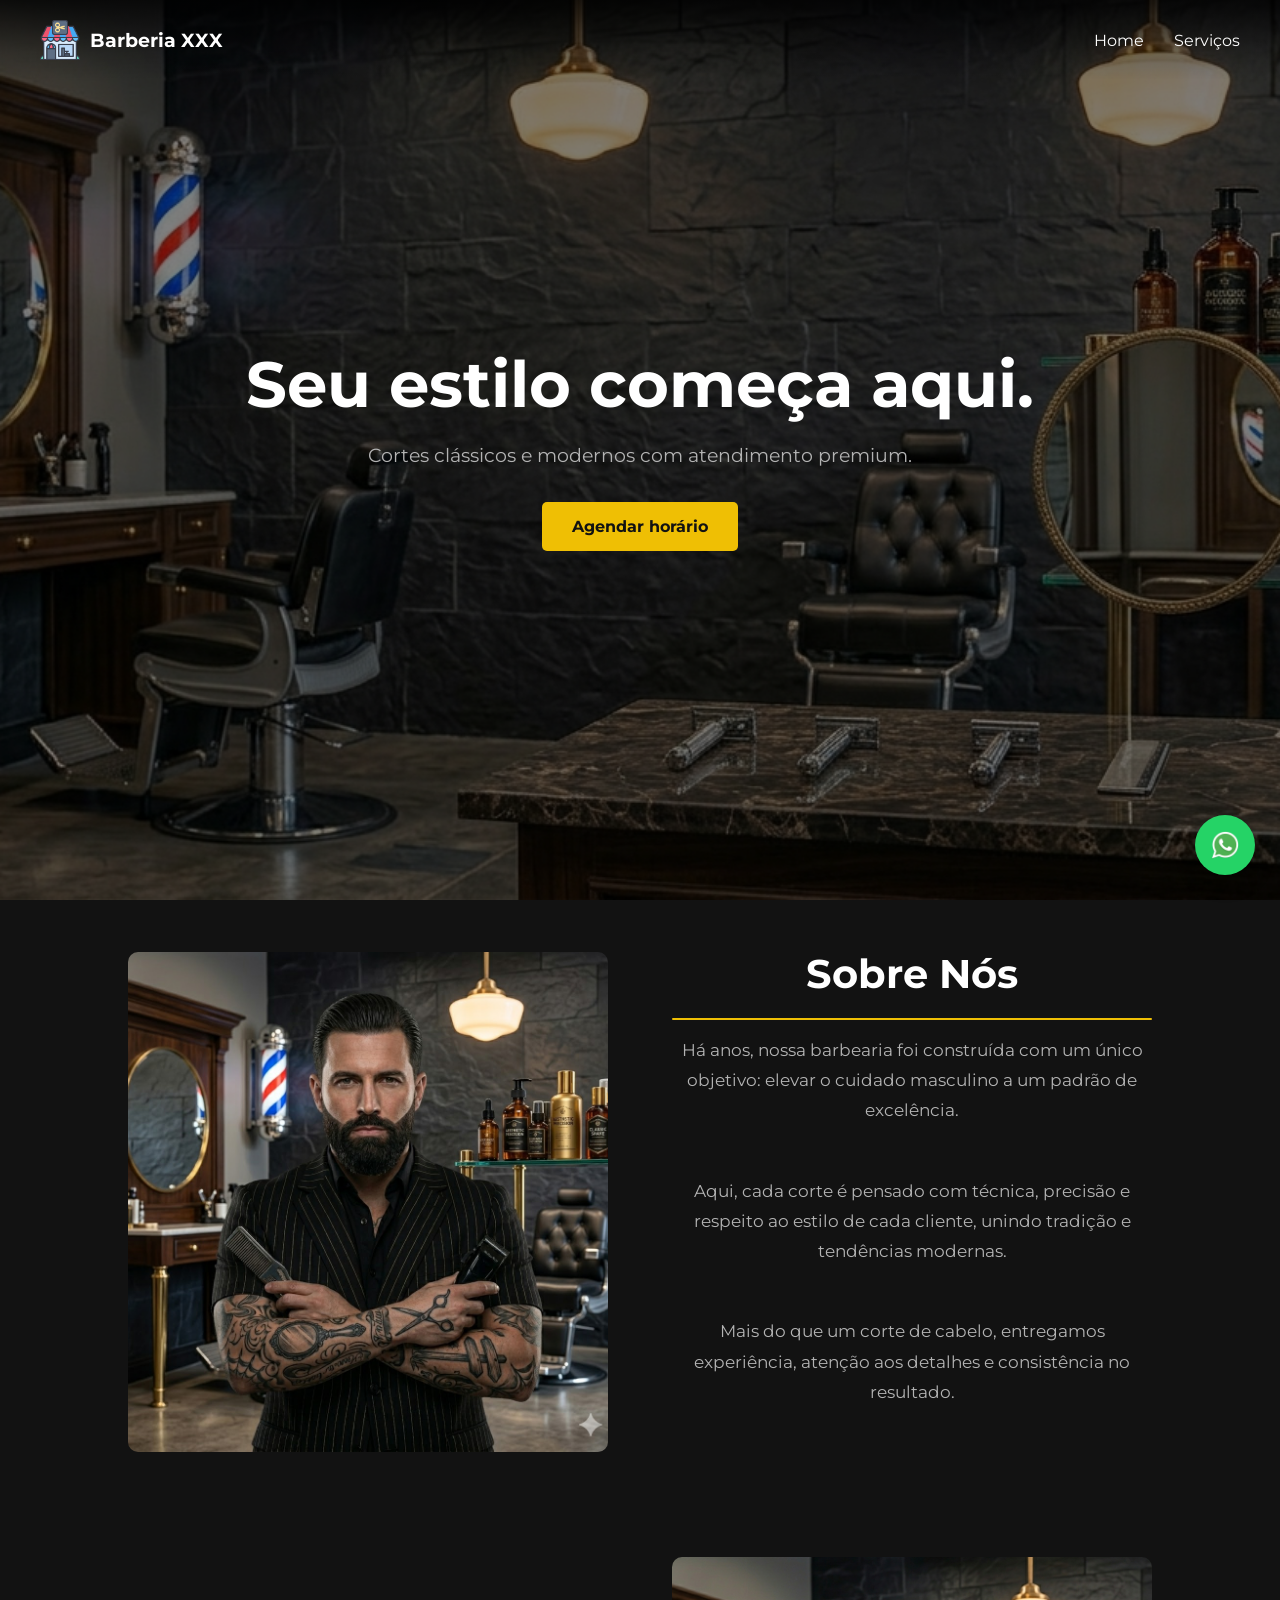
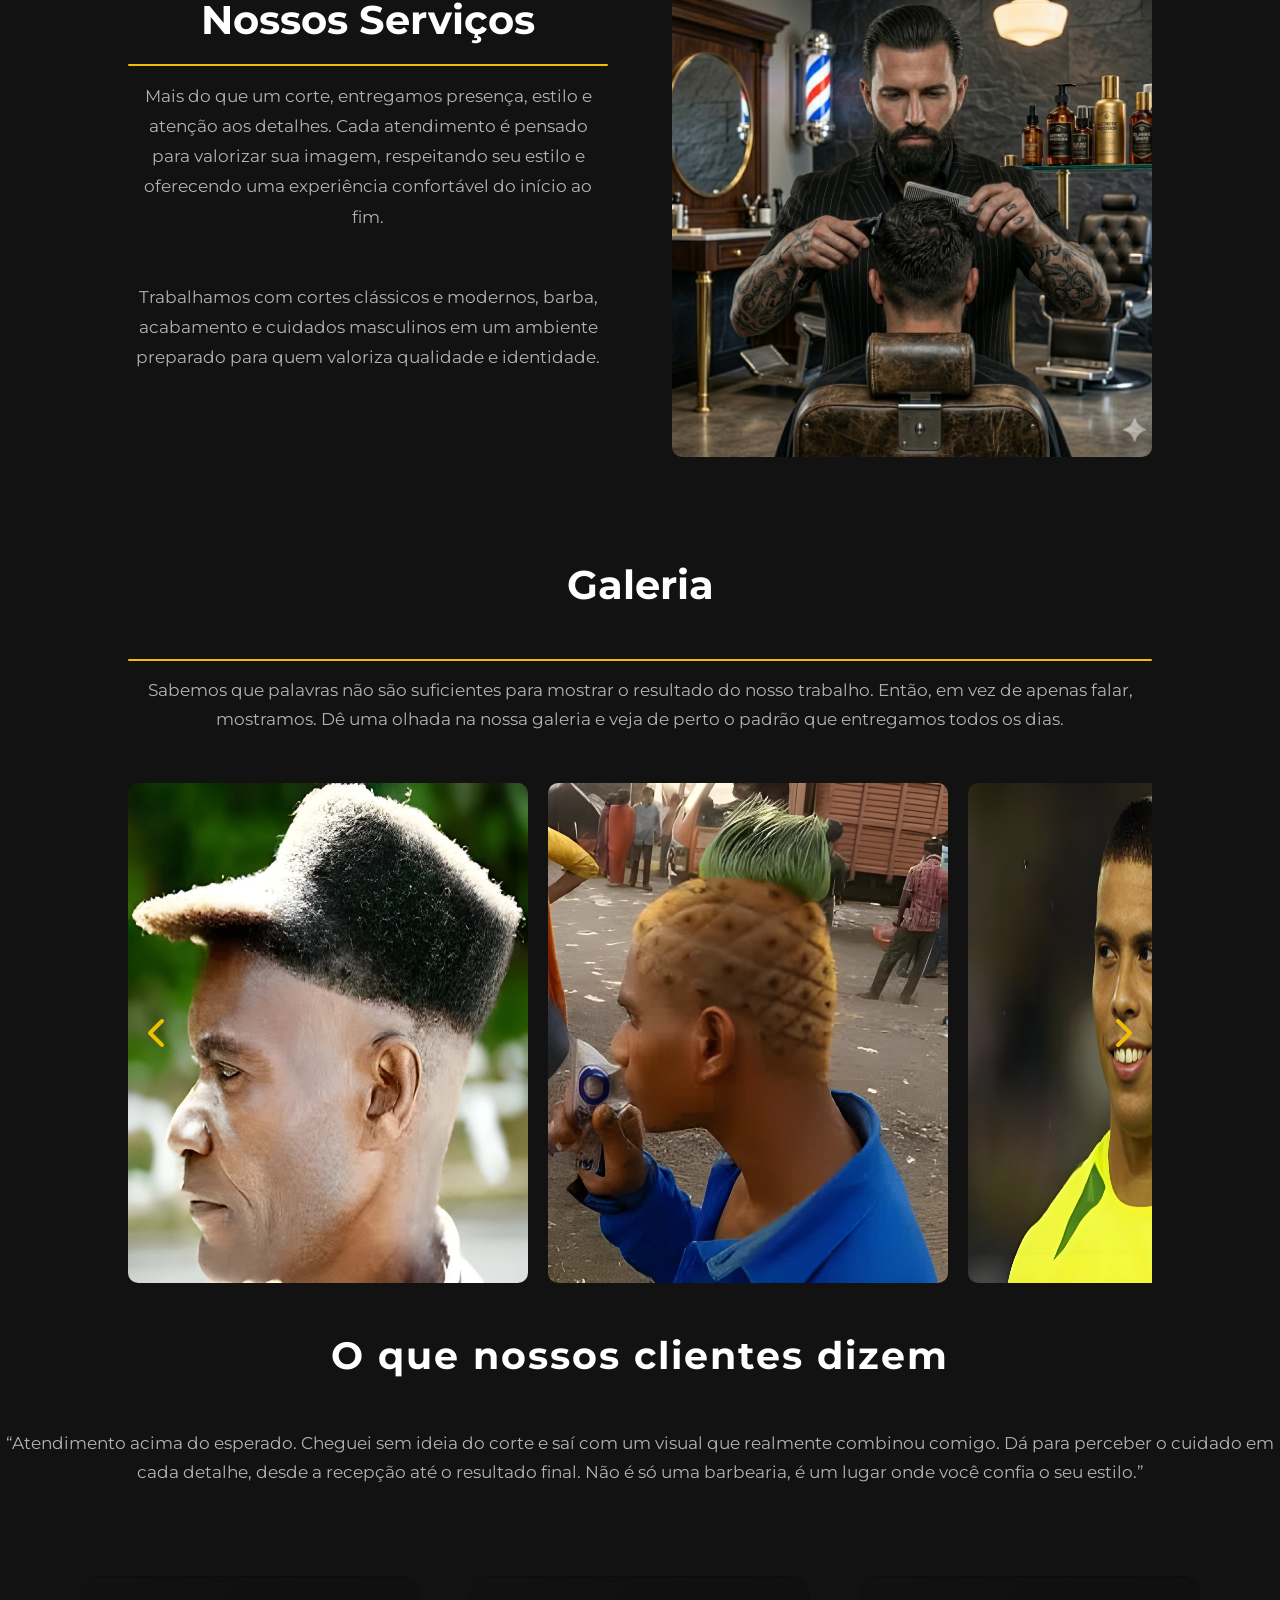
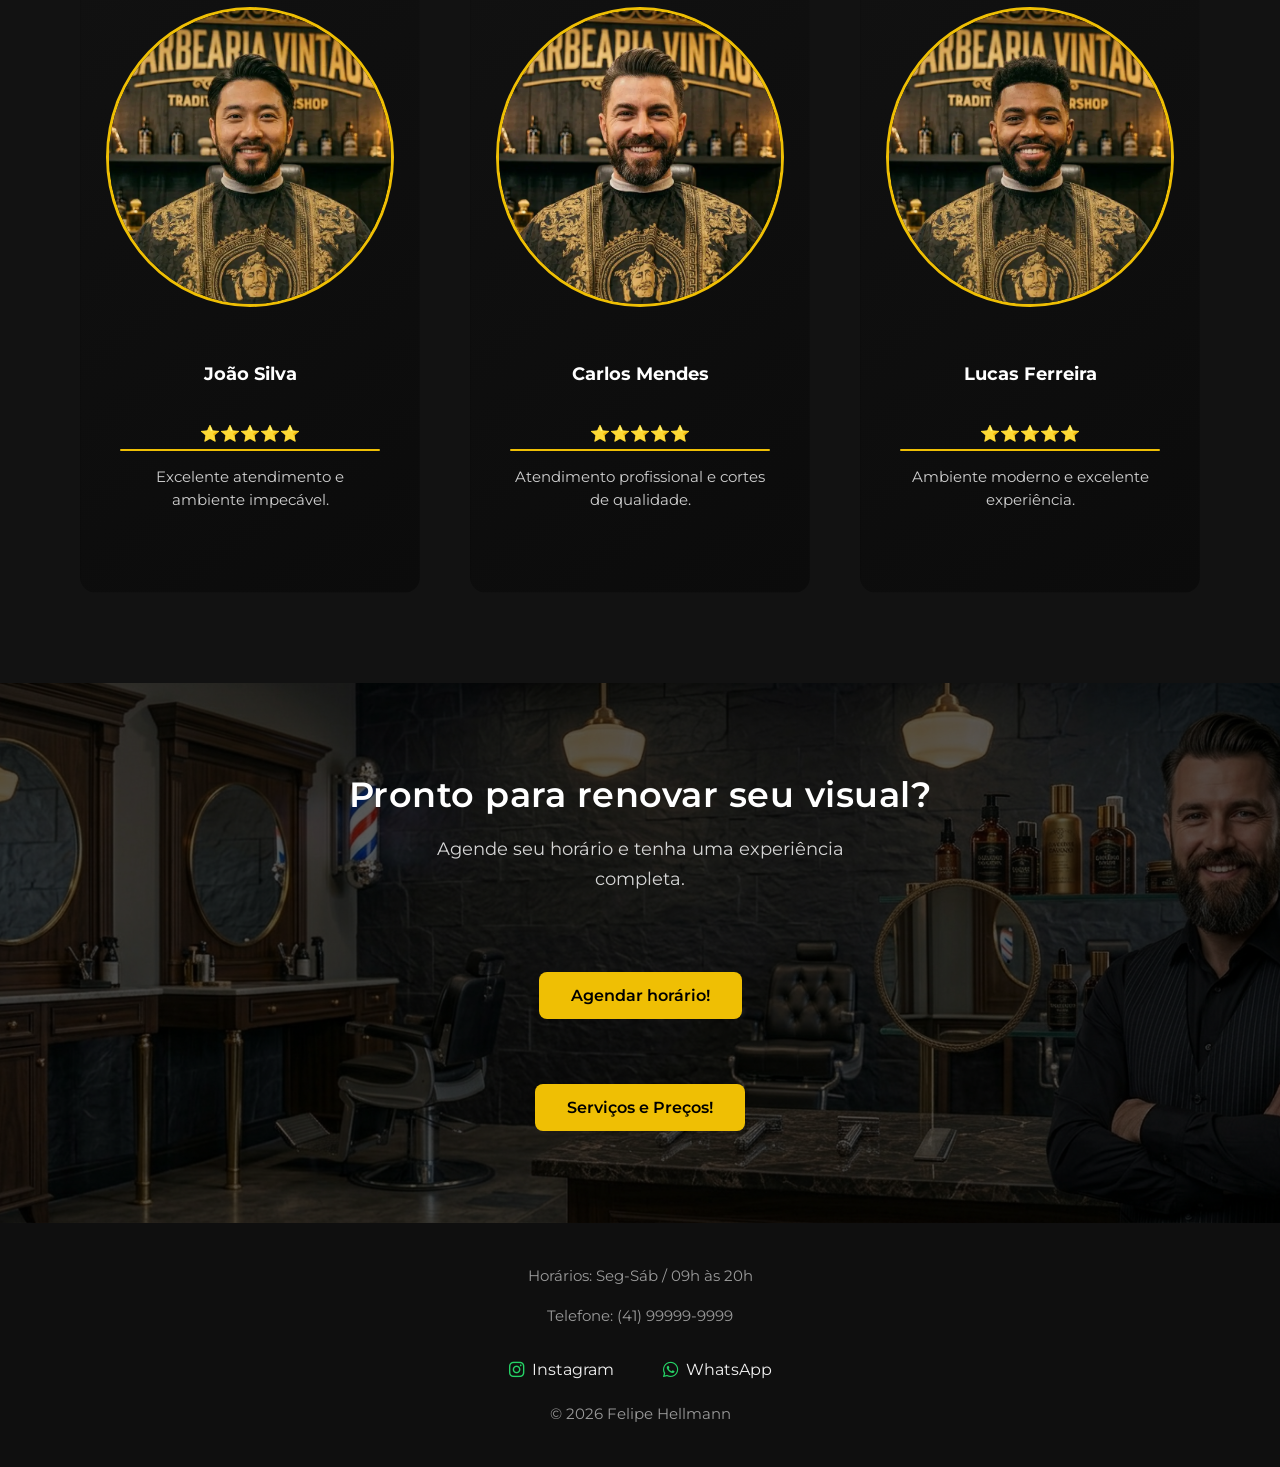
==== index.html @ 7c1101b2 "correção do responsivo" ====
<!DOCTYPE html>
<html lang="pt-BR">

<head>

    <!-- ESCALA DO SITE -->

    <meta charset="UTF-8">
    <meta name="viewport" content="width=device-width, initial-scale=1.0">

    <!-- Font Awesome = BIBLIOTECA DE ICONE. -->

    <link rel="stylesheet" href="https://cdnjs.cloudflare.com/ajax/libs/font-awesome/6.5.1/css/all.min.css">

    <!-- GOOGLE FONTS = BIBLIOTECA DE FONTE. -->

    <link rel="preconnect" href="https://fonts.googleapis.com">

    <link rel="preconnect" href="https://fonts.gstatic.com" crossorigin>

    <link href="https://fonts.googleapis.com/css2?family=Poppins:wght@400;700&display=swap" rel="stylesheet">

    <!-- CSS -->
    <link rel="stylesheet" href="CSS/global.css">
    <link rel="stylesheet" href="CSS/reset.css">
    <link rel="stylesheet" href="CSS/variavel.css">
    <link rel="stylesheet" href="CSS/hero.css">
    <link rel="stylesheet" href="CSS/navbar.css">
    <link rel="stylesheet" href="CSS/galeria.css">
    <link rel="stylesheet" href="CSS/responsivo.css">

    <!-- Descrição do site -->

    <meta name="description" content="Barbearia .">

    <!-- Titulo da pagina -->

    <title>Home Page | Projeto Barbearia</title>

    <!-- Ícone -->
    <link rel="shortcut icon" href="img/icones/logo.ico" type="image/x-icon">

</head>

<body>
    <!-- Cabeçario -->

    <header class="header">

        <nav class="navbar">

            <div class="brand">

                <img src="img/icones/logo.ico" alt="Barbearia" loading="eager" width="40" height="40">

                <span class="brand-name">Barberia XXX</span>

            </div>

<div class="menu-mobile-btn">
    ☰
</div>

<ul class="menu">
    <li><a href="index.html">Home</a></li>
                <li><a href="servico.html">Serviços</a></li>


            </ul>

        </nav>

    </header>


    <main>

        <section class="hero">
            <!-- CAPA -->
            <div class="overlay"></div>
            <!-- Essa div existe só para escurecer a imagem futuramente, Ela NÃO tem conteúdo - Ela é uma camada visual. -->

            <div class="hero-content"> <!-- Aqui fica o conteúdo REAL da hero: título,texto & botão -->

                <h1>Seu estilo começa aqui.</h1>
                <p>
                    Cortes clássicos e modernos com atendimento premium.
                </p>

                <a href="#">
                    Agendar horário
                </a>
            </div>
        </section>



        <!-- SOBRE NÓS -->
        <section class="sobre">

            <div class="sobre-imagem"><!-- Essa div é para ligar a imagem ao codigo. -->

                <img src="img/sobre/barbeiro.jpg" alt="Barbeiro trabalhando" loading="lazy" width="500" height="500">

            </div>

            <div class="sobre-conteudo"> <!-- Conteudo da section sobre nos -->

                <h2>Sobre Nós</h2>

                <div class="linha-divisoria"></div>

                <p> Há anos, nossa barbearia foi construída com um único objetivo: elevar o cuidado masculino a um
                    padrão de excelência.</p>
                <p>Aqui, cada corte é pensado com técnica, precisão e respeito ao estilo de cada cliente, unindo
                    tradição e tendências modernas. </p>
                <p>Mais do que um corte de cabelo, entregamos experiência, atenção aos detalhes e consistência no
                    resultado.
                </p>

            </div>

        </section>

        <!-- APRESENTAÇÃO DOS SERVIÇOS -->

        <section class="servicos">

            <div class="servicos-conteudo"> <!-- Conteudo da section serviços -->

                <h2>Nossos Serviços</h2>

                <div class="linha-divisoria"></div>

                <p>
                    Mais do que um corte, entregamos presença, estilo e atenção aos detalhes.
                    Cada atendimento é pensado para valorizar sua imagem, respeitando seu estilo e oferecendo uma
                    experiência confortável do início ao fim.</p>
                <p>
                    Trabalhamos com cortes clássicos e modernos, barba, acabamento e cuidados masculinos em um ambiente
                    preparado para quem valoriza qualidade e identidade.
                </p>

            </div>

            <div class="servicos-imagem"> <!-- Essa div é para ligar a imagem ao codigo. -->

                <img src="img/servicos/trabalho.png" alt="Barbeiro trabalhando" loading="lazy" width="500" height="500">

            </div>

        </section>



        <!-- GALERIA  Carousel / Slider -->

        <section class="galeria">

            <h2>Galeria</h2>

            <div class="linha-divisoria"></div>

            <p>Sabemos que palavras não são suficientes para mostrar o resultado do nosso trabalho. Então, em vez de
                apenas falar, mostramos. Dê uma olhada na nossa galeria e veja de perto o padrão que entregamos todos os
                dias. </p>

            <div class="galeria-container">

                <div class="galeria-click left"></div>
                <div class="galeria-click right"></div>


                <div class="galeria-imagens">

                    <img src="img/galeria/galeria1.webp" alt="Corte masculino moderno" loading="lazy" width="400"
                        height="500">

                    <img src="img/galeria/galeria2.webp" alt="Barba alinhada" loading="lazy" width="400" height="500">

                    <img src="img/galeria/galeria3.webp" alt="Corte degradê masculino" loading="lazy" width="400"
                        height="500">
                    <img src="img/galeria/galeria4.webp" alt="Corte masculino moderno" loading="lazy" width="400"
                        height="500">
                    <img src="img/galeria/galeria5.webp" alt="Corte masculino moderno" loading="lazy" width="400"
                        height="500">



                    <!--- DUPLICADO PARA O JS FUNCIONAR -->
                    <img src="img/galeria/galeria1.webp" alt="Corte masculino moderno" loading="lazy" width="400"
                        height="500">

                    <img src="img/galeria/galeria2.webp" alt="Barba alinhada" loading="lazy" width="400" height="500">

                    <img src="img/galeria/galeria3.webp" alt="Corte degradê masculino" loading="lazy" width="400"
                        height="500">
                    <img src="img/galeria/galeria4.webp" alt="Corte masculino moderno" loading="lazy" width="400"
                        height="500">
                    <img src="img/galeria/galeria5.webp" alt="Corte masculino moderno" loading="lazy" width="400"
                        height="500">



                </div>

            </div>


        </section>

        <!-- DEPOIMENTOS EM CARDS DOS CLIENTES -->

        <section class="depoimentos">

            <h2>O que nossos clientes dizem</h2> <!-- Apresentação -->

            <p>
                “Atendimento acima do esperado. Cheguei sem ideia do corte e saí com um visual que realmente combinou
                comigo. Dá para perceber o cuidado em cada detalhe, desde a recepção até o resultado final. Não é só uma
                barbearia, é um lugar onde você confia o seu estilo.”
            </p>

            <div class="depoimentos-container">

                <!-- CLIENTE NUMERO 01-->

                <div class="card-depoimento">

                    <div class="col-foto">

                        <img src="img/clientes/cliente1.webp" alt="Cliente" loading="lazy" width="220" height="220">

                    </div>

                    <div class="col-dados">

                        <h3>João Silva</h3>

                        <h1><span class="estrela">⭐⭐⭐⭐⭐</span></h1>

                        <div class="linha-divisoria"></div>


                        <p>
                            Excelente atendimento e ambiente impecável.
                        </p>

                    </div>

                </div>

                <!-- CLIENTE NUMERO 02-->

                <div class="card-depoimento">

                    <div class="col-foto">

                        <img src="img/clientes/cliente2.webp" alt="Cliente" loading="lazy" width="220" height="220">

                    </div>

                    <div class="col-dados">

                        <h3>Carlos Mendes</h3>

                        <h1><span class="estrela">⭐⭐⭐⭐⭐</span></h1>

                        <div class="linha-divisoria"></div>

                        <p>
                            Atendimento profissional e cortes de qualidade.
                        </p>

                    </div>

                </div>

                <!-- CLIENTE NUMERO 03 -->

                <div class="card-depoimento">

                    <div class="col-foto">

                        <img src="img/clientes/cliente3.webp" alt="Cliente" loading="lazy" width="220" height="220">

                    </div>

                    <div class="col-dados">

                        <h3>Lucas Ferreira</h3>

                        <h1><span class="estrela">⭐⭐⭐⭐⭐</span></h1>

                        <div class="linha-divisoria"></div>

                        <p>
                            Ambiente moderno e excelente experiência.
                        </p>

                    </div>

                </div>

            </div>

        </section>
        <!-- AGENDAMENTO / FINAL DO SITE -->
        <!-- A construção dessa section é a mesma base da HERO, porem agora para -->
        <section class="agendamento">

            <div class="overlay"></div>
            <!-- Essa div existe só para escurecer a imagem futuramente, Ela NÃO tem conteúdo - Ela é uma camada visual. -->

            <div class="agendamento-content"> <!-- Apresentação -->

                <h2>
                    Pronto para renovar seu visual?
                </h2>

                <p>
                    Agende seu horário e tenha uma experiência completa.
                </p>

                <a href="#"> <!-- Link para o agendamento -->
                    Agendar horário!
                </a>
                <br>
                <a href="servico.html"> <!-- Link para o agendamento -->
                   Serviços e Preços!
                </a>

            </div>

        </section>

    </main>

    <!-- FOOTER-->

    <footer class="footer">

        <p class="footer-copy">
            Horários: Seg-Sáb / 09h às 20h
        </p>

        <p class="footer-copy">
            Telefone: (41) 99999-9999
        </p>

        <div class="footer-links"> <!-- link da biblioteca -->

            <a href="#" target="_blank">

                <i class="fa-brands fa-instagram"></i>
                Instagram

            </a>

            <a href="#" target="_blank">

                <i class="fa-brands fa-whatsapp"></i>
                WhatsApp

            </a>

        </div>

        <p class="footer-copy">
            © 2026 Felipe Hellmann
        </p>

    </footer>

    <!-- Botão de WhatsApp flutuante-->

    <a class="whatsapp-btn" href="#">

        <img src="img/icones/wpp.ico" alt="WhatsApp">

    </a>
    <!--JAVA SCRIPT -->
    <script src="js/script.js"></script>
</body>

</html>
---- CSS/global.css ----
@import url('https://fonts.googleapis.com/css2?family=Montserrat:wght@100..900&display=swap');
body {

    background-color: var(--cor-primaria);

    color: var(--texto-principal);

    font-family: 'Montserrat', sans-serif;

}
img{
    max-width: 100%;

}

a{
    text-decoration: none;
}

ul{
    list-style: none;
}

h2,h3{
  font-family: 'Montserrat', sans-serif;
        font-weight: 700;

}
h1 {
    font-size: 3rem;
    line-height: 1.1;
    font-weight: 50;
}

h2 {
    font-size: 2.4rem;
    line-height: 1.2;
   
}

h3 {
    font-size: 1.3rem;
   
}

.section{

    margin-top: 50px;
}
---- CSS/variavel.css ----
/* Regra: 60 / 30 / 10 - identidade visual do site */ 
:root{ 

    --cor-primaria: #121212;
    --cor-secundaria: #EFBF04;
    --cor-fundo: #1b1b1b;

    --texto-principal: #ffffff;
    --texto-secundario: #b3b3b3;

}

/*  SOBRE NOS */
.sobre{

    display: flex;

    align-items: center;

    justify-content: center;

    gap: 4rem;

    padding: 50px 10%;

}
 .sobre-imagem{

    flex: 1;

}
.sobre-conteudo{

    flex: 1;

}
.sobre-imagem img,
.servicos-imagem img{
    width: 100%;
    aspect-ratio: 1 / 1;
    object-fit: cover;
    border-radius: 10px;
}


.sobre-conteudo h2{

    font-size: 2.5rem;

    margin-bottom: 20px;

    gap: 80px;

     text-align: center;


}
.sobre-conteudo p{

    color: var(--texto-secundario);

    line-height: 1.8;

      gap: 80px;

}

/* SERVIÇOES */ 

.servicos{


    display: flex;

    align-items: center;

    justify-content: center;

    gap: 4rem;

    padding: 50px 10%;

        margin-top: 0px;

}
.servicos-conteudo{

    flex: 1;

}
.servicos-imagem{

    flex: 1;

}
.servicos-conteudo h2{

    font-size: 2.5rem;

    margin-bottom: 20px;

    text-align: center;

}
.servicos-conteudo p{

    color: var(--texto-secundario);

    line-height: 1.8;

      gap: 80px;


}

/* BOTÃO FLUTUANTE DO WPP */ 

.whatsapp-btn {
  position: fixed;
  bottom: 25px;
  right: 25px;

  width: 60px;
  height: 60px;

  background: #25d366;
  border-radius: 50%;

  display: flex;
  align-items: center;
  justify-content: center;

  box-shadow: 0 8px 20px rgba(0, 0, 0, 0.25);

  z-index: 999;

  transition: transform 0.25s ease, box-shadow 0.25s ease;
}

.whatsapp-btn img {
  width: 30px;
  height: 30px;
}

.whatsapp-btn:hover {
  transform: scale(1.1);
  box-shadow: 0 10px 25px rgba(0, 0, 0, 0.35);
}
.whatsapp-btn {

  position: fixed;
  bottom: 25px;
  right: 25px;

  width: 60px;
  height: 60px;

  background: #25d366;
  border-radius: 50%;

  display: flex;
  align-items: center;
  justify-content: center;

  z-index: 999;

  animation: pulse 2s infinite;
}
@keyframes pulse {

  0% {
    transform: scale(1);
    box-shadow: 0 0 0 0 rgba(37, 211, 102, 0.6);
  }

  70% {
    transform: scale(1.08);
    box-shadow: 0 0 0 18px rgba(37, 211, 102, 0);
  }

  100% {
    transform: scale(1);
    box-shadow: 0 0 0 0 rgba(37, 211, 102, 0);
  }
}
---- CSS/hero.css ----
.hero{

    height: 100vh;

    background-image: url('../img/hero/cap2.png');

    background-size: cover;

    background-position: center;

    background-repeat: no-repeat;

    position: relative;

}
.overlay{
    position: absolute;
    inset: 0;
    background-color: rgba(0,0,0,0.5);
    z-index: 1;
}
.hero-content{

    position: relative;
    z-index: 2;

    height: 100%;

    display: flex;

    flex-direction: column;

    justify-content: center;

    align-items: center;

    text-align: center;

}
.hero,
.hero-servicos,
.agendamento{
    overflow: hidden;
}
.hero-servicos-content{
    position: relative;
    z-index: 2;
}
.hero-content h1{

    font-size: 4rem;

    font-weight: 700;

    margin-bottom: 20px;

}
.hero-content p{

    font-size: 1.2rem;

    color: var(--texto-secundario);

    margin-bottom: 30px;

}
.hero-content a{

    background-color: var(--cor-secundaria);

    color: var(--cor-primaria);

    padding: 15px 30px;

    border-radius: 5px;

    font-weight: 700;

    transition: 0.3s;

}
.hero-content a:hover{

    opacity: 0.8;

}


/* FINAL DA PAGINA: AGENDAMENTO */ 

.agendamento {
  position: relative;
  width: 100%;
  min-height: 60vh;

  display: flex;
  align-items: center;
  justify-content: center;
  text-align: center;

  background: url("../img/hero/FINAL.png") center/cover no-repeat;
  color: #fff;

  padding: 80px 20px;
  overflow: hidden;
margin-top: 50px;
  
}

/* CAMADA ESCURA */
.agendamento .overlay {
  position: absolute;
  inset: 0;
  background: rgba(0, 0, 0, 0.65);
  z-index: 1;
 
}

/* CONTEÚDO */
.agendamento-content {
  position: relative;
  z-index: 2;

  max-width: 700px;

  display: flex;
  flex-direction: column;
  align-items: center;
  gap: 18px;
}

/* TÍTULO */
.agendamento-content h2 {
  font-size: 2.2rem;
  font-weight: 600;
  letter-spacing: 0.5px;

  line-height: 1.2;
}

/* TEXTO */
.agendamento-content p {
  font-size: 1.1rem;
  color: #d6d6d6;
  max-width: 500px;
}

/* BOTÃO */
.agendamento-content a {
  margin-top: 10px;

  display: inline-block;
  padding: 14px 32px;

  background: var(--cor-secundaria);
  color: #000;

  font-weight: 600;
  text-decoration: none;

  border-radius: 8px;

  transition: 0.3s ease;
}

.agendamento-content a:hover {
  transform: translateY(-3px);
  background: #e6c15a; /* leve variação mais clara */
}

 /* FOOTER */ 


 .footer {
  background: #0f0f0f;
  color: #f1f1f1;
  padding: 40px 20px;

  display: flex;
  flex-direction: column;
  align-items: center;
  gap: 14px;

  text-align: center;
}

.footer-copy {
  font-size: 0.95rem;
  opacity: 0.85;
  margin: 0;
}

.footer-links {
  display: flex;
  gap: 25px;
  margin-top: 10px;
  flex-wrap: wrap;
  justify-content: center;
}

.footer-links a {
  color: #f1f1f1;
  text-decoration: none;

  display: flex;
  align-items: center;
  gap: 8px;

  font-size: 1rem;
  padding: 8px 12px;
  border-radius: 8px;

  transition: all 0.25s ease;
}

.footer-links a:hover {
  background: rgba(255, 255, 255, 0.08);
  transform: translateY(-2px);
}

.footer-links i {
  font-size: 1.1rem;
  color: #25d366; /* destaque leve no WhatsApp (ajuste se quiser) */
}


/*////////////////////////////////////////////////////////////////////////////////////////*/

/* HERO SERVIÇÕS */ 


.hero-servicos {

    height: 45vh;

    background-image: url('../img/hero/servico2.png');

    background-size: cover;

    background-position: center;

    background-repeat: no-repeat;

    position: relative;

    display: flex;

    align-items: center;

    justify-content: center;

    text-align: center;

}

.hero-servicos .overlay {

    position: absolute;

    inset: 0;

    background: rgba(0,0,0,0.65);

}

.hero-servicos-content {

    position: relative;

    z-index: 2;

    max-width: 700px;

    padding: 20px;

    margin-top: 60px;

}

.hero-servicos-content h1 {

    font-size: 3rem;

    margin-top: 60px;

    font-weight: 700;

}

.hero-servicos-content p {

    font-size: 1.1rem;

    color: var(--texto-secundario);

    line-height: 1.6;

    margin-top: 30px;
}
---- CSS/navbar.css ----
.header {
    position: absolute;
    top: 0;
    left: 0;
    width: 100%;

    padding: 20px 40px;

    background: linear-gradient(
        to bottom,
        rgba(0,0,0,0.75),
        rgba(0,0,0,0.45),
        rgba(0,0,0,0.15),
        transparent
    );
    z-index: 1000;
}

.navbar{

    display: flex;

    justify-content: space-between;

    align-items: center;

}
.brand{

    display: flex;

    align-items: center;

    gap: 10px;

}
.brand-name{

    font-size: 1.2rem;

    font-weight: 700;

}
.menu{

    display: flex;

    gap: 30px;

}
.menu a{

    color: var(--texto-principal);

    transition: 0.3s;
}
.menu a:hover{

    color: var(--cor-secundaria);

}
.menu-mobile-btn {
    display: none;
}
---- CSS/galeria.css ----
.galeria{

    padding: 50px 10%;

}
.galeria h2{

    text-align: center;

    font-size: 2.5rem;

    margin-bottom: 50px;

}
.galeria h2{

    text-align: center;

    font-size: 2.5rem;

    margin-bottom: 50px;

}

.galeria-imagens img{

    width: 400px;

    border-radius: 10px;

    flex-shrink: 0;

}
.galeria-container{

    position: relative;

    overflow: hidden;

   display: flex;

    gap: 40px;

}
.galeria-imagens{

    display: flex;

    gap: 20px;

    transition: 1.1s;

    width: max-content;

}
.galeria-click{
    position: absolute;
    top: 0;
    width: 50%;
    height: 100%;
    cursor: pointer;
    z-index: 5;
}
.galeria-click.left{
    left: 0;
}

.galeria-click.right{
    right: 0;
}
.galeria-click{
    background: transparent;
}

.galeria-click.left::before {
    content: '\f053';  /* Seta esquerda */
    font-family: 'Font Awesome 6 Free';
    font-weight: 900;
    font-size: 2rem;
    color: var(--cor-secundaria);
    position: absolute;
    top: 50%;
    left: 20px;
    transform: translateY(-50%);
}

.galeria-click.right::before {
    content: '\f054';  /* Seta direita */
    font-family: 'Font Awesome 6 Free';
    font-weight: 900;
    font-size: 2rem;
    color: var(--cor-secundaria);
    position: absolute;
    top: 50%;
    right: 20px;
    transform: translateY(-50%);
}
.galeria p {
    text-align: center;
    max-width: 3000px;
    margin: 0 auto 50px auto;

    font-size: 1.05rem;
    line-height: 1.7;

    color: var(--texto-secundario);
}

/*//////////// CARDS DOS CLIENTES //////////////*/
.depoimentos-container {
  display: grid;
  grid-template-columns: repeat(auto-fit, minmax(280px, 1fr));
  gap: 50px;
  padding: 40px;
  max-width: 1200px;
  margin: 0 auto;

  
}

/* CARD */
.card-depoimento {
  background: linear-gradient(145deg, #111, #0b0b0b);
  border-radius: 16px;
  padding: 30px 25px;
  text-align: center;

  display: flex;
  flex-direction: column;
  align-items: center;

  transition: 0.3s ease;
  border: 1px solid transparent;
gap: 40px;
  
}

.card-depoimento:hover {
  transform: translateY(-6px);
  border-color: var(--cor-secundaria);
}

/* FOTO */
.col-foto img {
  width: 300px;
  height: 300px;
  border-radius: 50%;
  object-fit: cover;

  border: 3px solid var(--cor-secundaria);
  margin-bottom: 12px;
  gap: 40px;
}

/* ESTRELAS */
.estrela {
  font-size: 1.0rem;
  line-height: 1;
 gap: 10px;
 
}

/* NOME */
.col-dados h3 {
  font-size: 1.1rem;
  color: #fff;
  margin-bottom: 12px;
}

/* LINHA DECORATIVA */

.linha-divisoria {
  width: 100%;
  height: 2px;
  background: var(--cor-secundaria);
  margin-bottom: 15px;
  border-radius: 5px;
}

/* TEXTO */
.col-dados p {
  font-size: 0.95rem;
  color: #cfcfcf;
  line-height: 1.5;
  max-width: 260px;
}
.depoimentos h2 {
  text-align: center;     /* Centralizado com os cards */
  letter-spacing: 2px;    /* Espaçamento entre letras elegante */
  margin-bottom: 50px;    /* Espaço em relação aos cards */
  position: relative;     /* Necessário para a linha abaixo */
  font-weight: 700;
}
p {
    text-align: center;
    max-width: 3000px;
    margin: 0 auto 50px auto;

    font-size: 1.05rem;
    line-height: 1.7;

    color: var(--texto-secundario);
}
---- CSS/responsivo.css ----
/* MOBILE — até 768px */

@media (max-width: 768px) {

  /* HEADER */
  .header {
    padding: 20px;
  }

  .navbar {
    flex-direction: column;
    align-items: center;
    gap: 15px;
  }

  .brand {
    margin-bottom: 10px;
  }

  .menu {
    display: flex;
    flex-direction: row;
    gap: 20px;

    padding: 0;
    margin: 0;
  }

  .menu li {
    list-style: none;
  }

  .menu a {
    font-size: 1rem;
  }

  /* HERO */
  .hero {
    min-height: 75vh;
    background-position: top center;
  }

  .hero-content {
    padding: 30px 20px 0;
  }

  .hero-content h1 {
    font-size: 2.5rem;
    line-height: 1.2;
  }

  .hero-content p {
    font-size: 1rem;
  }

  /* HERO SERVIÇOS */
  .hero-servicos-content {
    margin-top: 60px;
  }

  .hero-servicos-content h1 {
    font-size: 2rem;
  }

  .hero-servicos-content p {
    font-size: 0.95rem;
  }

  /* SOBRE */
  .sobre {
    flex-direction: column;
    text-align: center;
    padding: 60px 20px;
  }

  /* SERVIÇOS */
  .servicos {
    flex-direction: column-reverse;
    text-align: center;
    padding: 60px 20px;
  }

  /* GALERIA */
  .galeria {
    padding: 60px 20px;
  }

  .galeria-imagens img {
    width: 240px;
    max-width: 100%;
    height: auto;
  }

  /* DEPOIMENTOS */
  .depoimentos-container {
    padding: 20px;
    gap: 30px;
  }

  .col-foto img {
    width: 140px;
    height: 140px;
  }

  /* AGENDAMENTO */
  .agendamento-content h2 {
    font-size: 1.8rem;
  }

  .agendamento-content p {
    font-size: 1rem;
  }

  /* FOOTER */
  .footer-links {
    gap: 15px;
  }

  /* TÍTULOS GERAIS */
  h2 {
    font-size: 2rem;
  }

}

/* 769px até 1024px */ 

@media (min-width: 769px) and (max-width: 1024px) {

  .hero-content h1 {
    font-size: 3.2rem;
  }

  .sobre,
  .servicos {
    gap: 2rem;
    padding: 80px 5%;
  }

  .galeria-imagens img {
    width: 320px;
  }

  .col-foto img {
    width: 200px;
    height: 200px;
  }
}

/* acima de 1440px */
@media (min-width: 1440px) {

  .hero-content h1 {
    font-size: 5rem;
  }

  .hero-content p {
    font-size: 1.4rem;
  }

  .sobre,
  .servicos,
  .galeria {
    padding-left: 15%;
    padding-right: 15%;
  }

  .depoimentos-container {
    max-width: 1400px;
  }
}
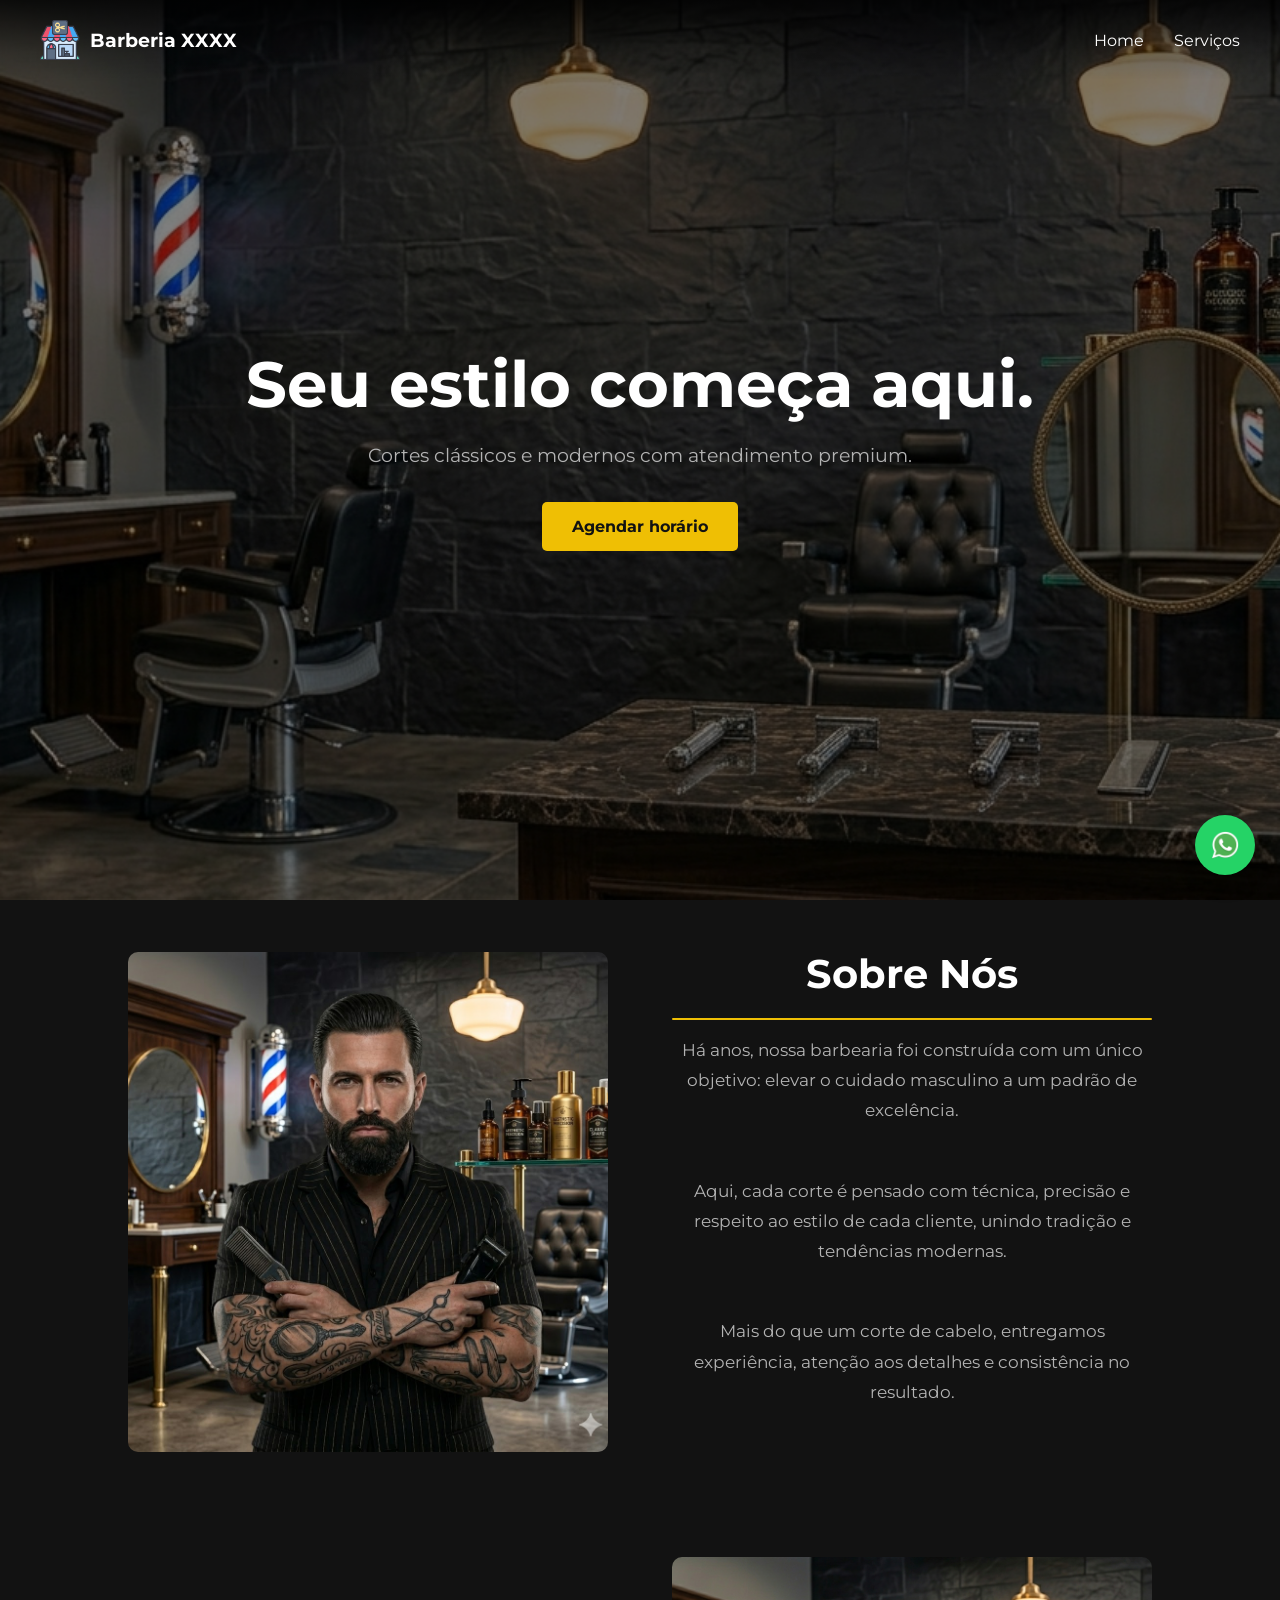
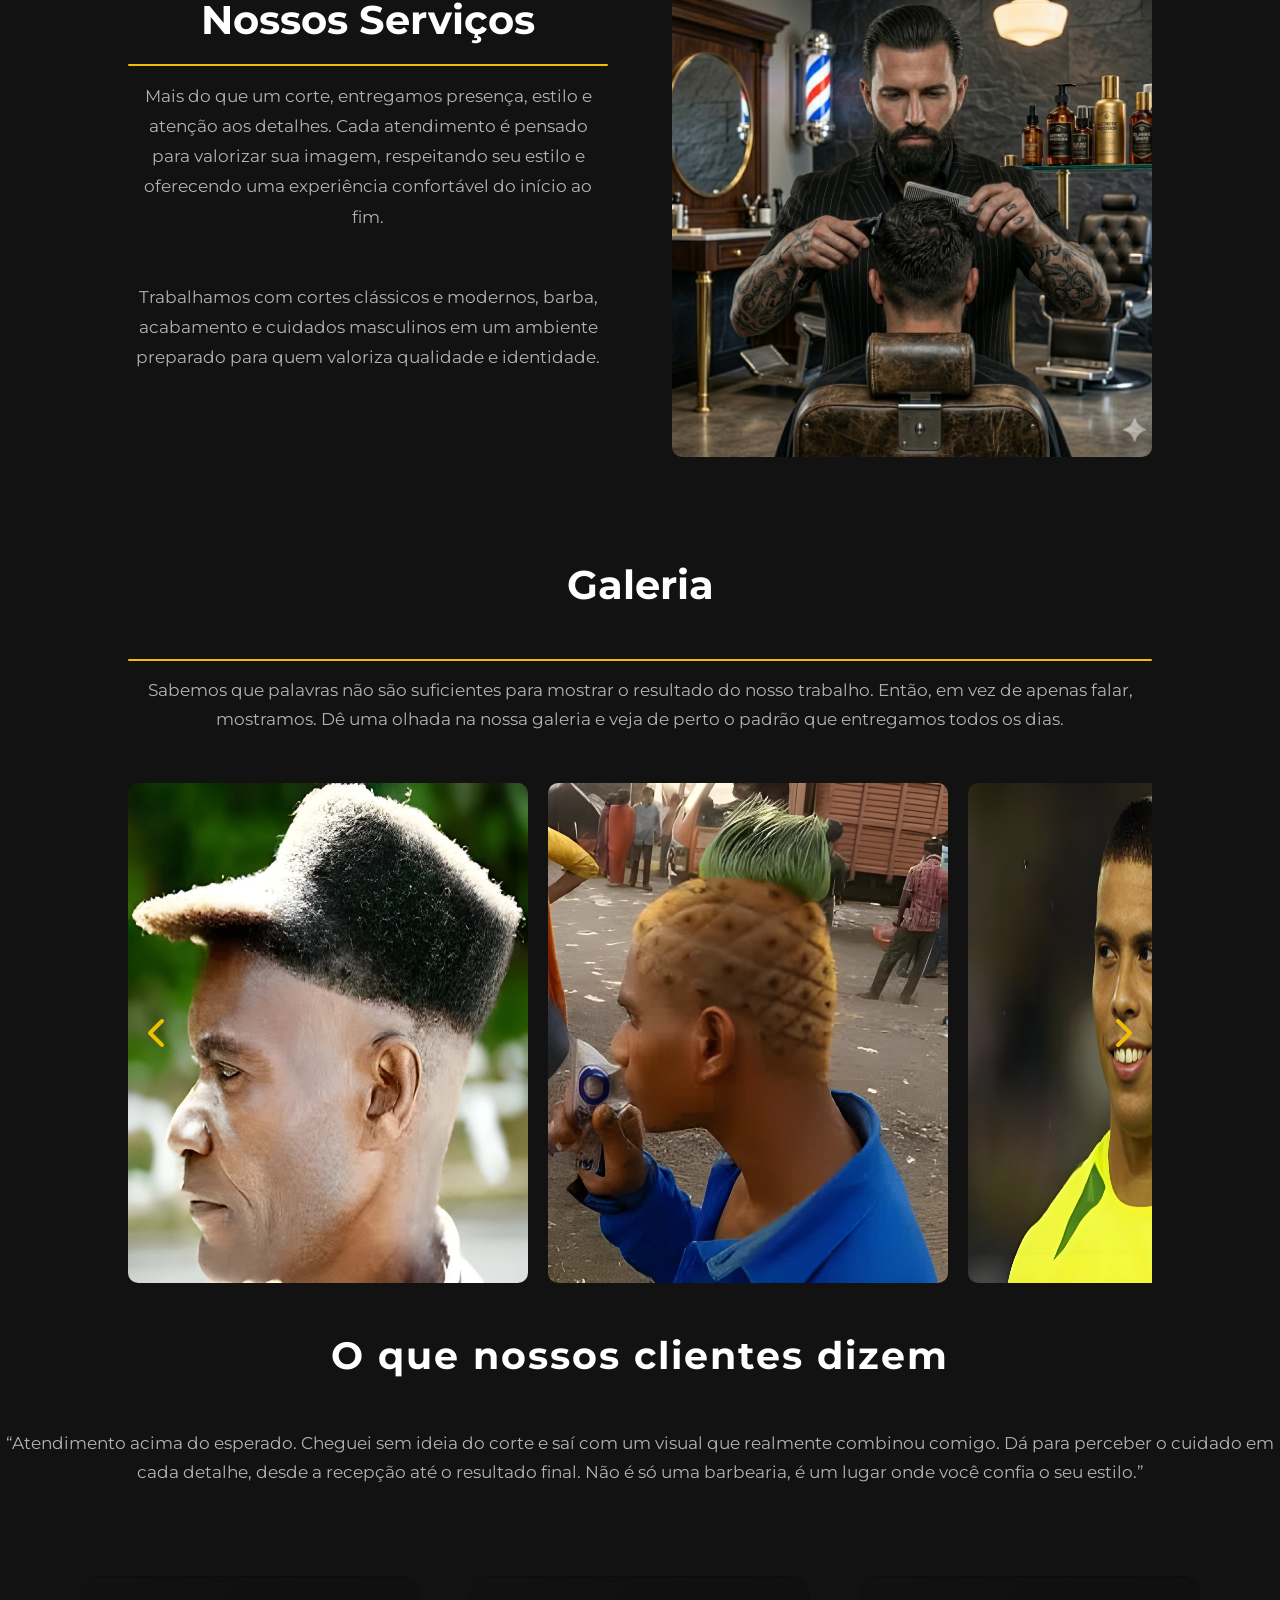
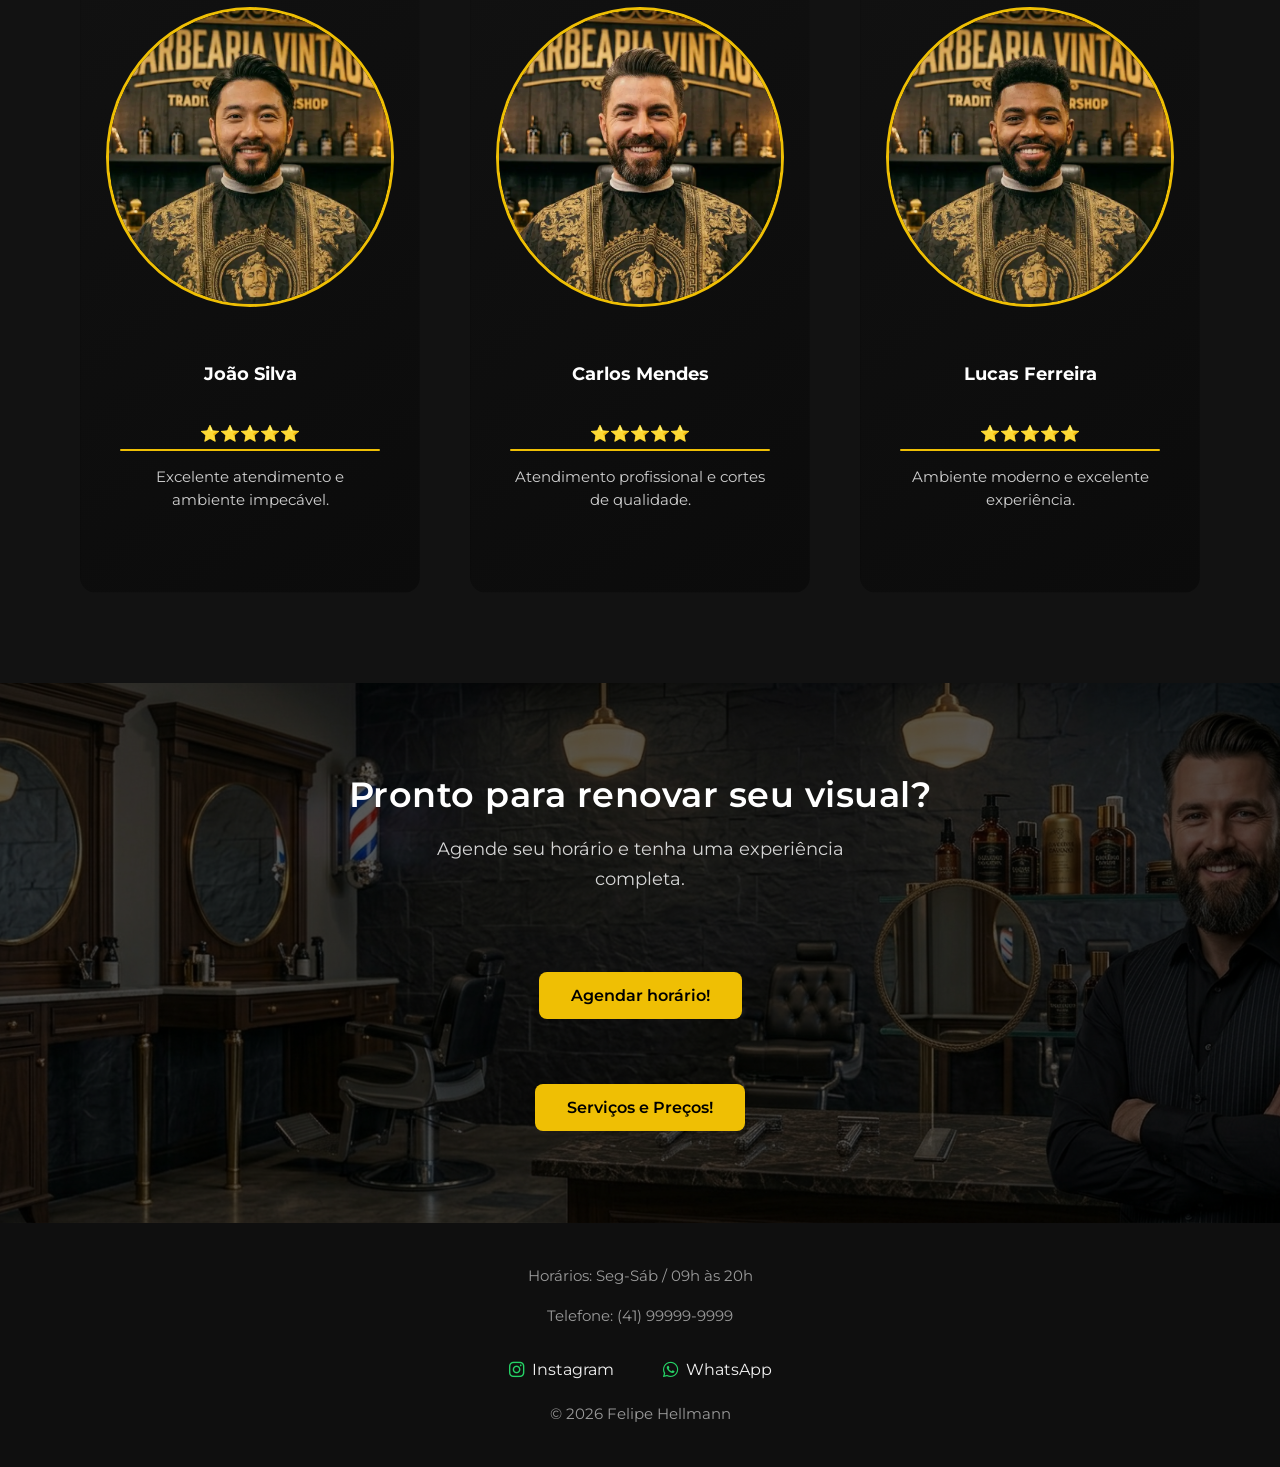
==== commit 2318e99c: "?" ====
--- a/index.html
+++ b/index.html
@@ -53,7 +53,7 @@
 
                 <img src="img/icones/logo.ico" alt="Barbearia" loading="eager" width="40" height="40">
 
-                <span class="brand-name">Barberia XXX</span>
+                <span class="brand-name">Barberia XXXX</span>
 
             </div>
 
--- a/CSS/responsivo.css
+++ b/CSS/responsivo.css
@@ -38,6 +38,7 @@
   .hero {
     min-height: 75vh;
     background-position: top center;
+     background-image: url('../img/hero/capcell.png');
   }
 
   .hero-content {
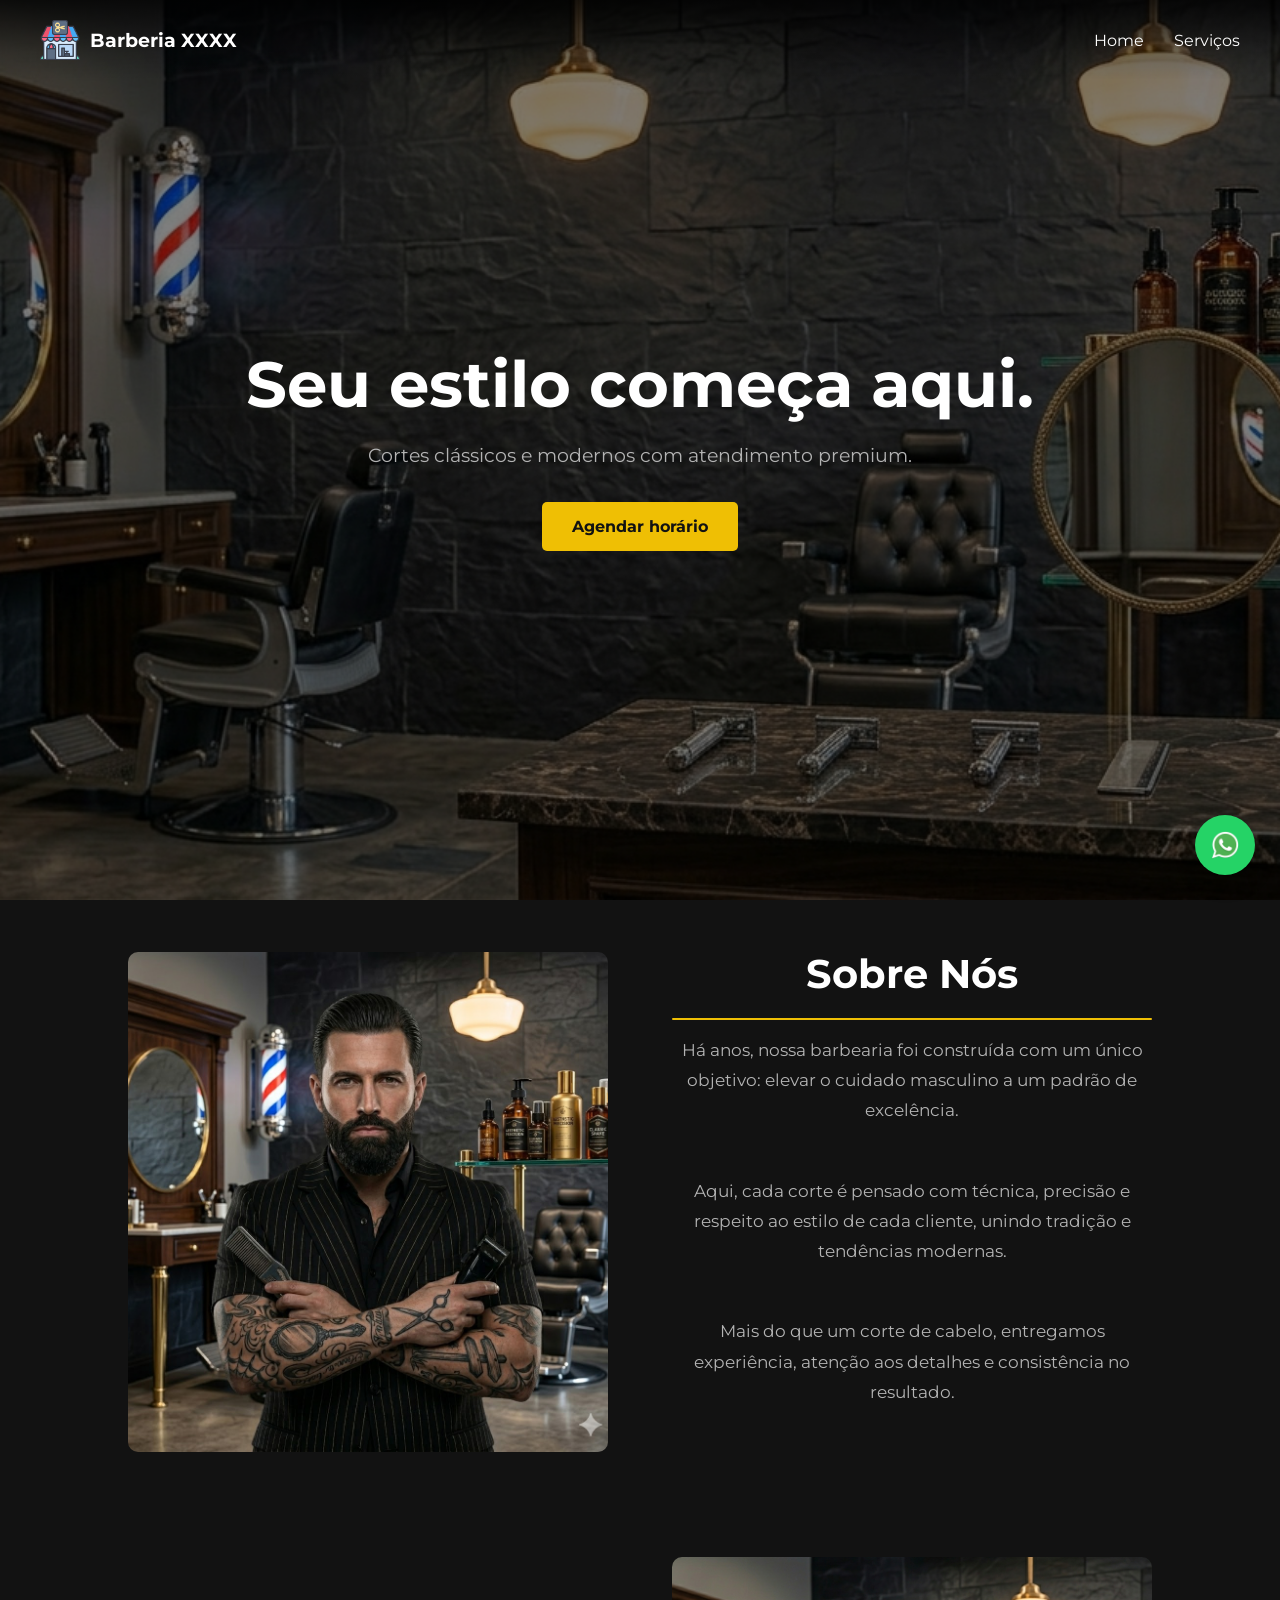
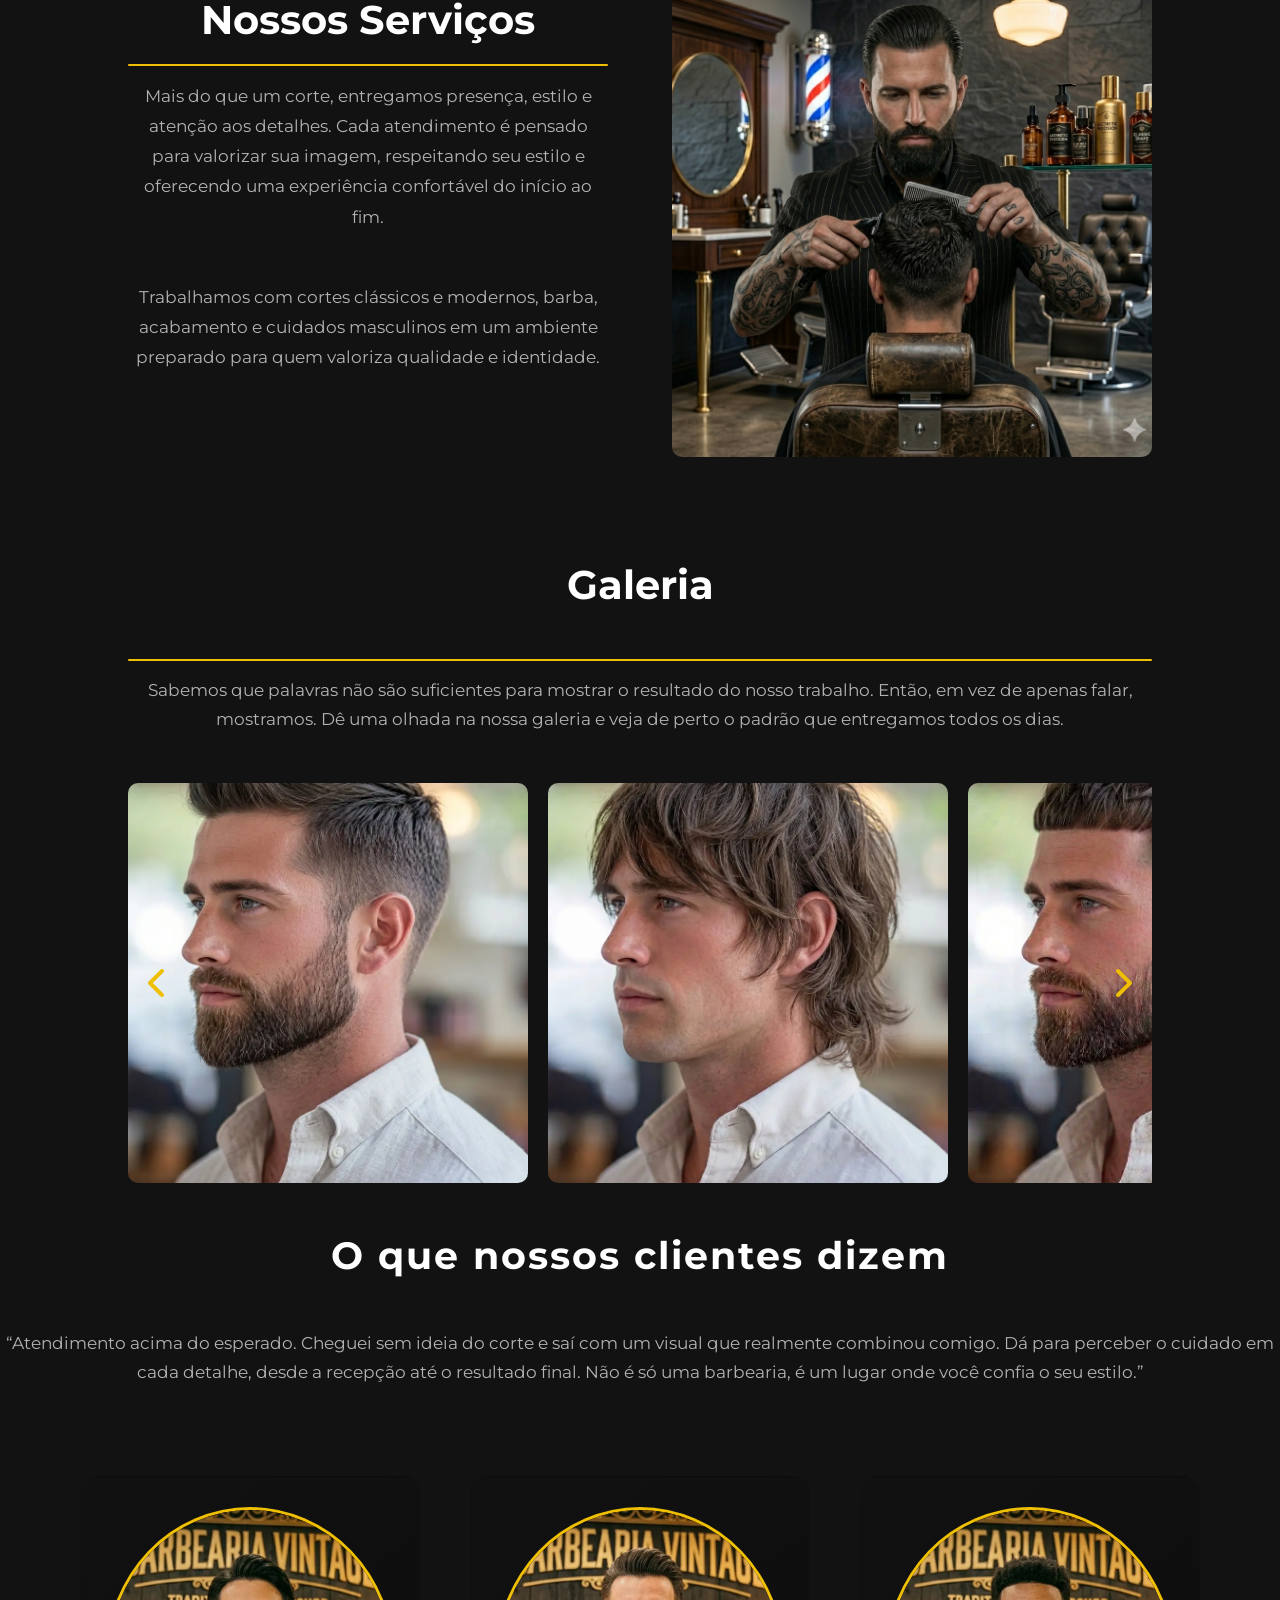
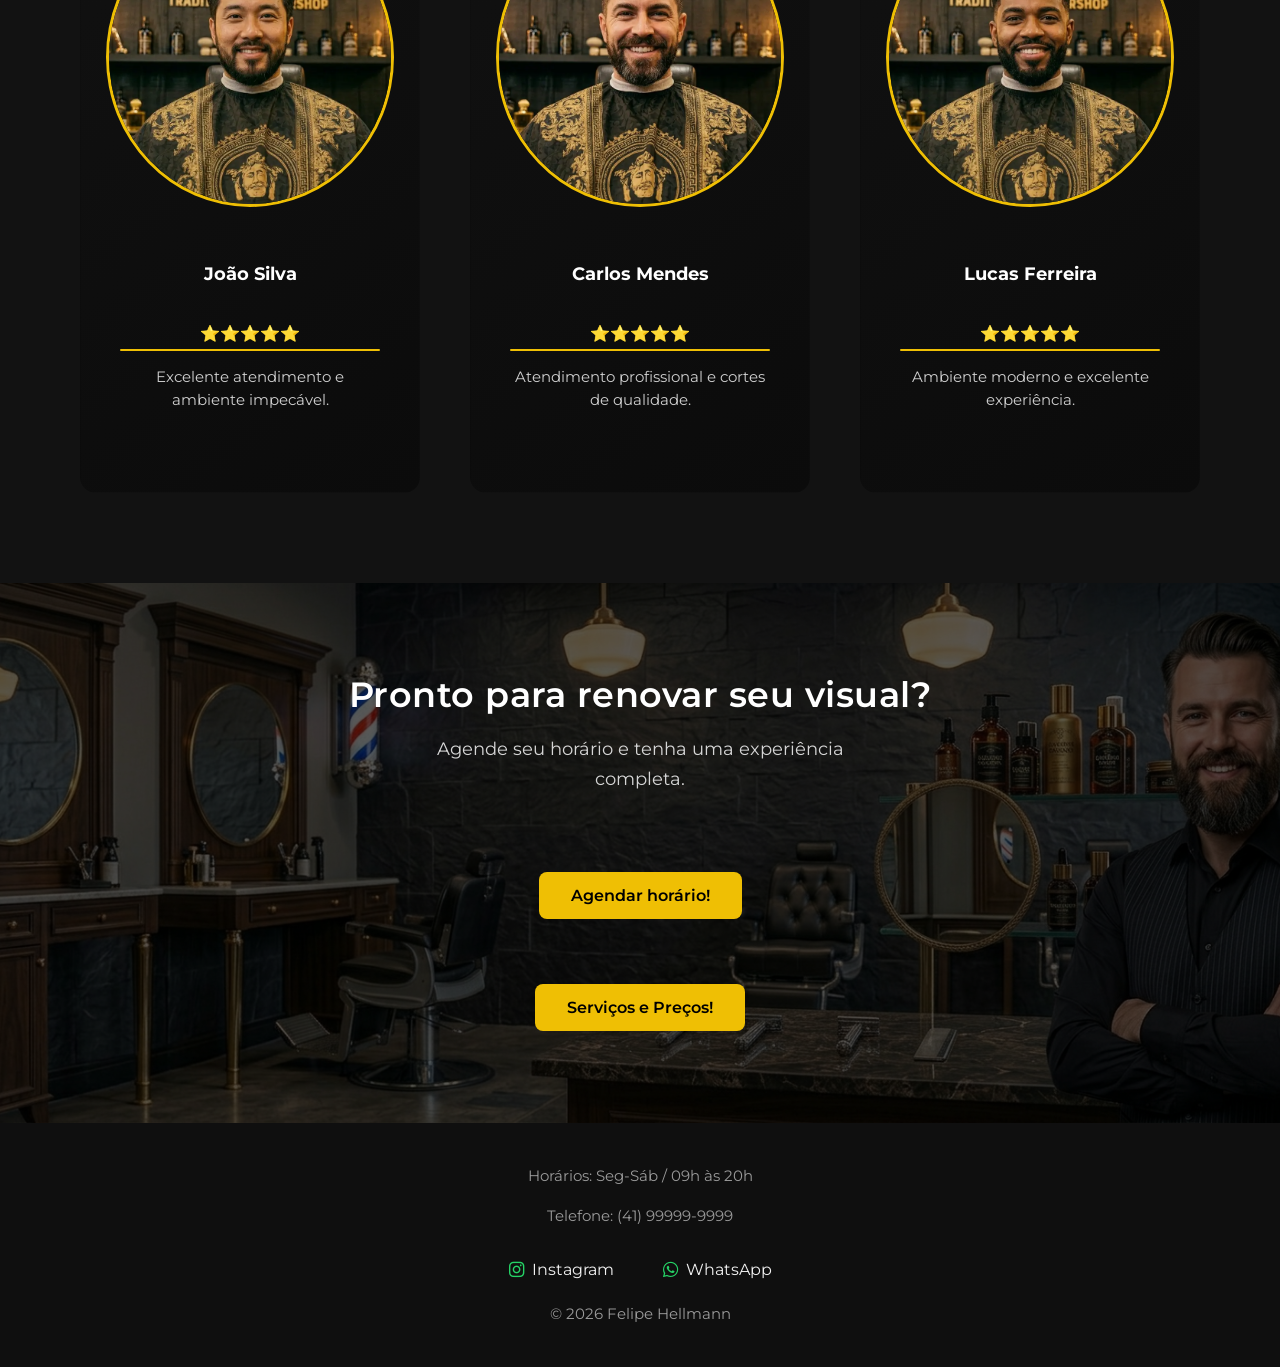
==== commit 41b2d0ac: "proporção da galeria e novas fotos adicionadas" ====
--- a/index.html
+++ b/index.html
@@ -173,10 +173,9 @@
 
                 <div class="galeria-imagens">
 
-                    <img src="img/galeria/galeria1.webp" alt="Corte masculino moderno" loading="lazy" width="400"
-                        height="500">
-
-                    <img src="img/galeria/galeria2.webp" alt="Barba alinhada" loading="lazy" width="400" height="500">
+                    <img src="img/galeria/galeria1.webp" alt="Corte masculino moderno" loading="lazy" width="400" height="400" >
+
+                    <img src="img/galeria/galeria2.webp" alt="Barba alinhada" loading="lazy" width="400" height="400">
 
                     <img src="img/galeria/galeria3.webp" alt="Corte degradê masculino" loading="lazy" width="400"
                         height="500">
--- a/CSS/galeria.css
+++ b/CSS/galeria.css
@@ -23,13 +23,11 @@
 }
 
 .galeria-imagens img{
-
     width: 400px;
-
+    height: 400px;
+    object-fit: cover;
     border-radius: 10px;
-
     flex-shrink: 0;
-
 }
 .galeria-container{
 
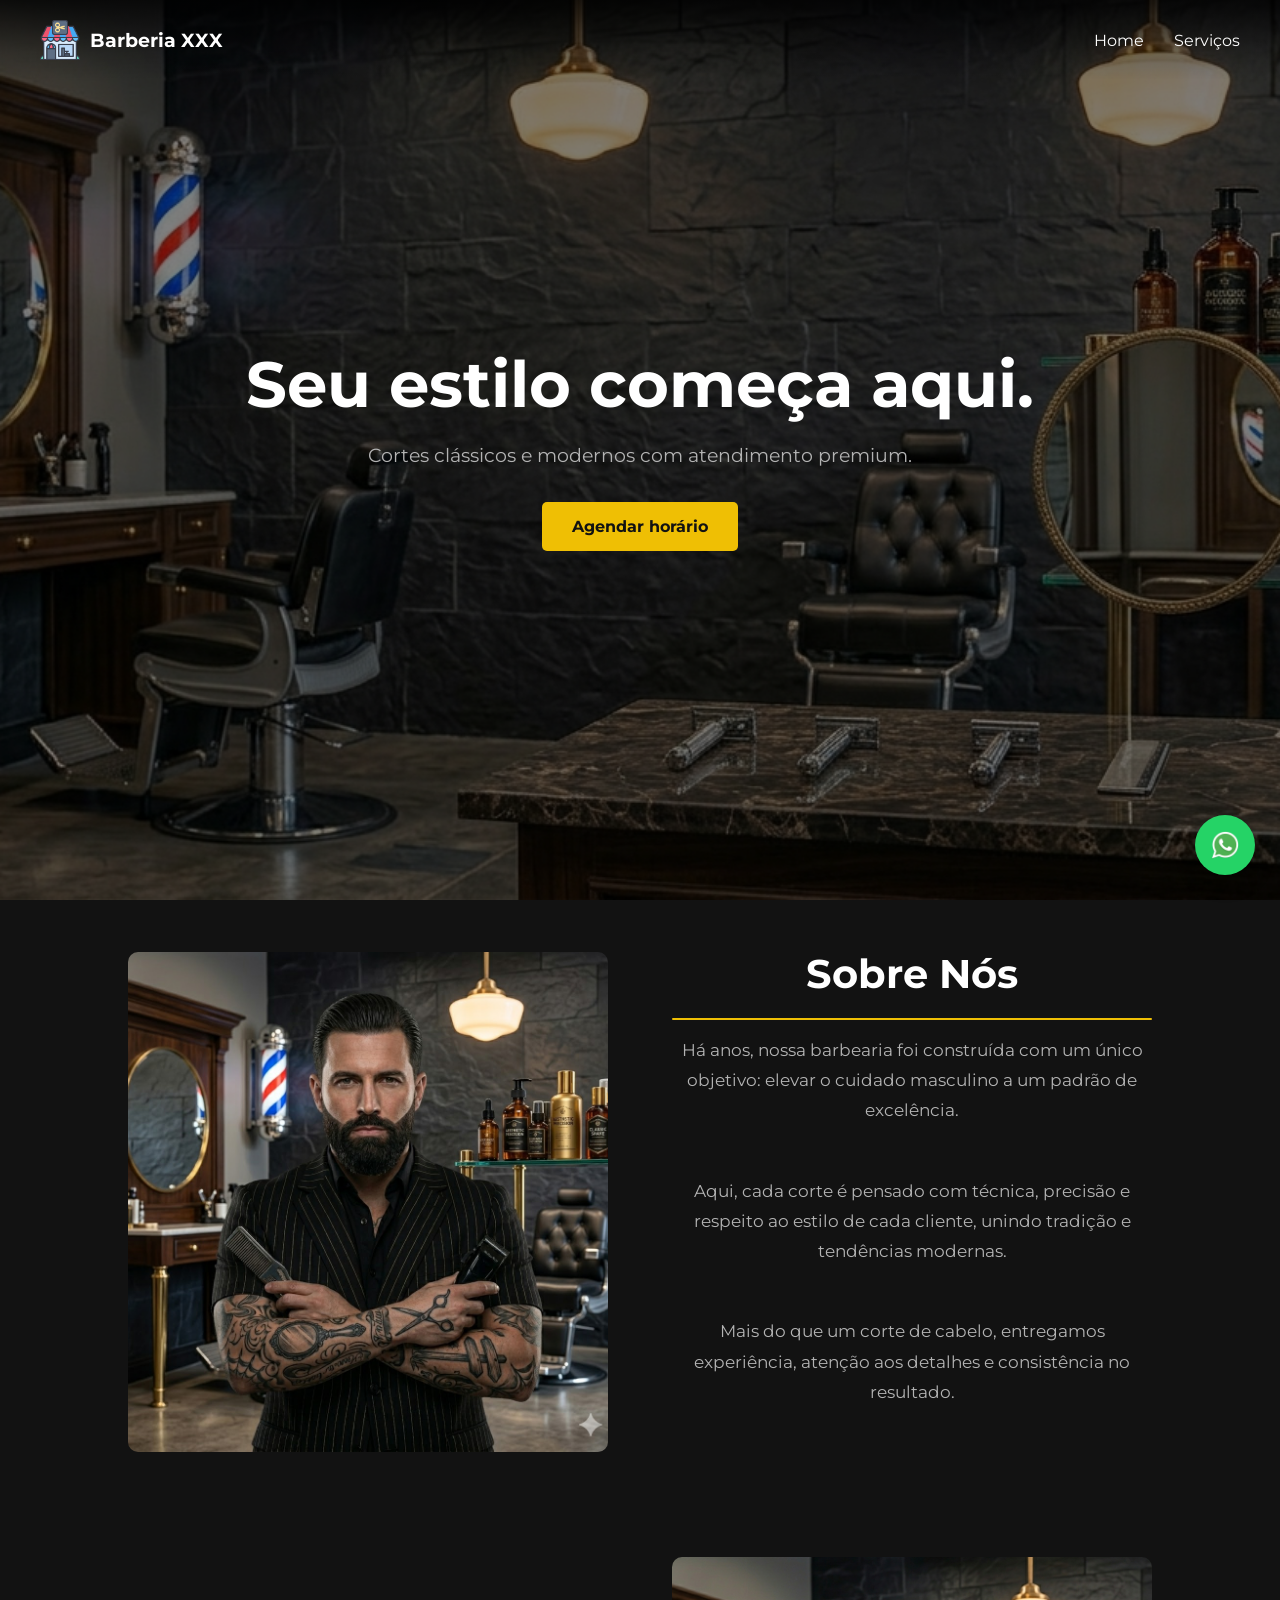
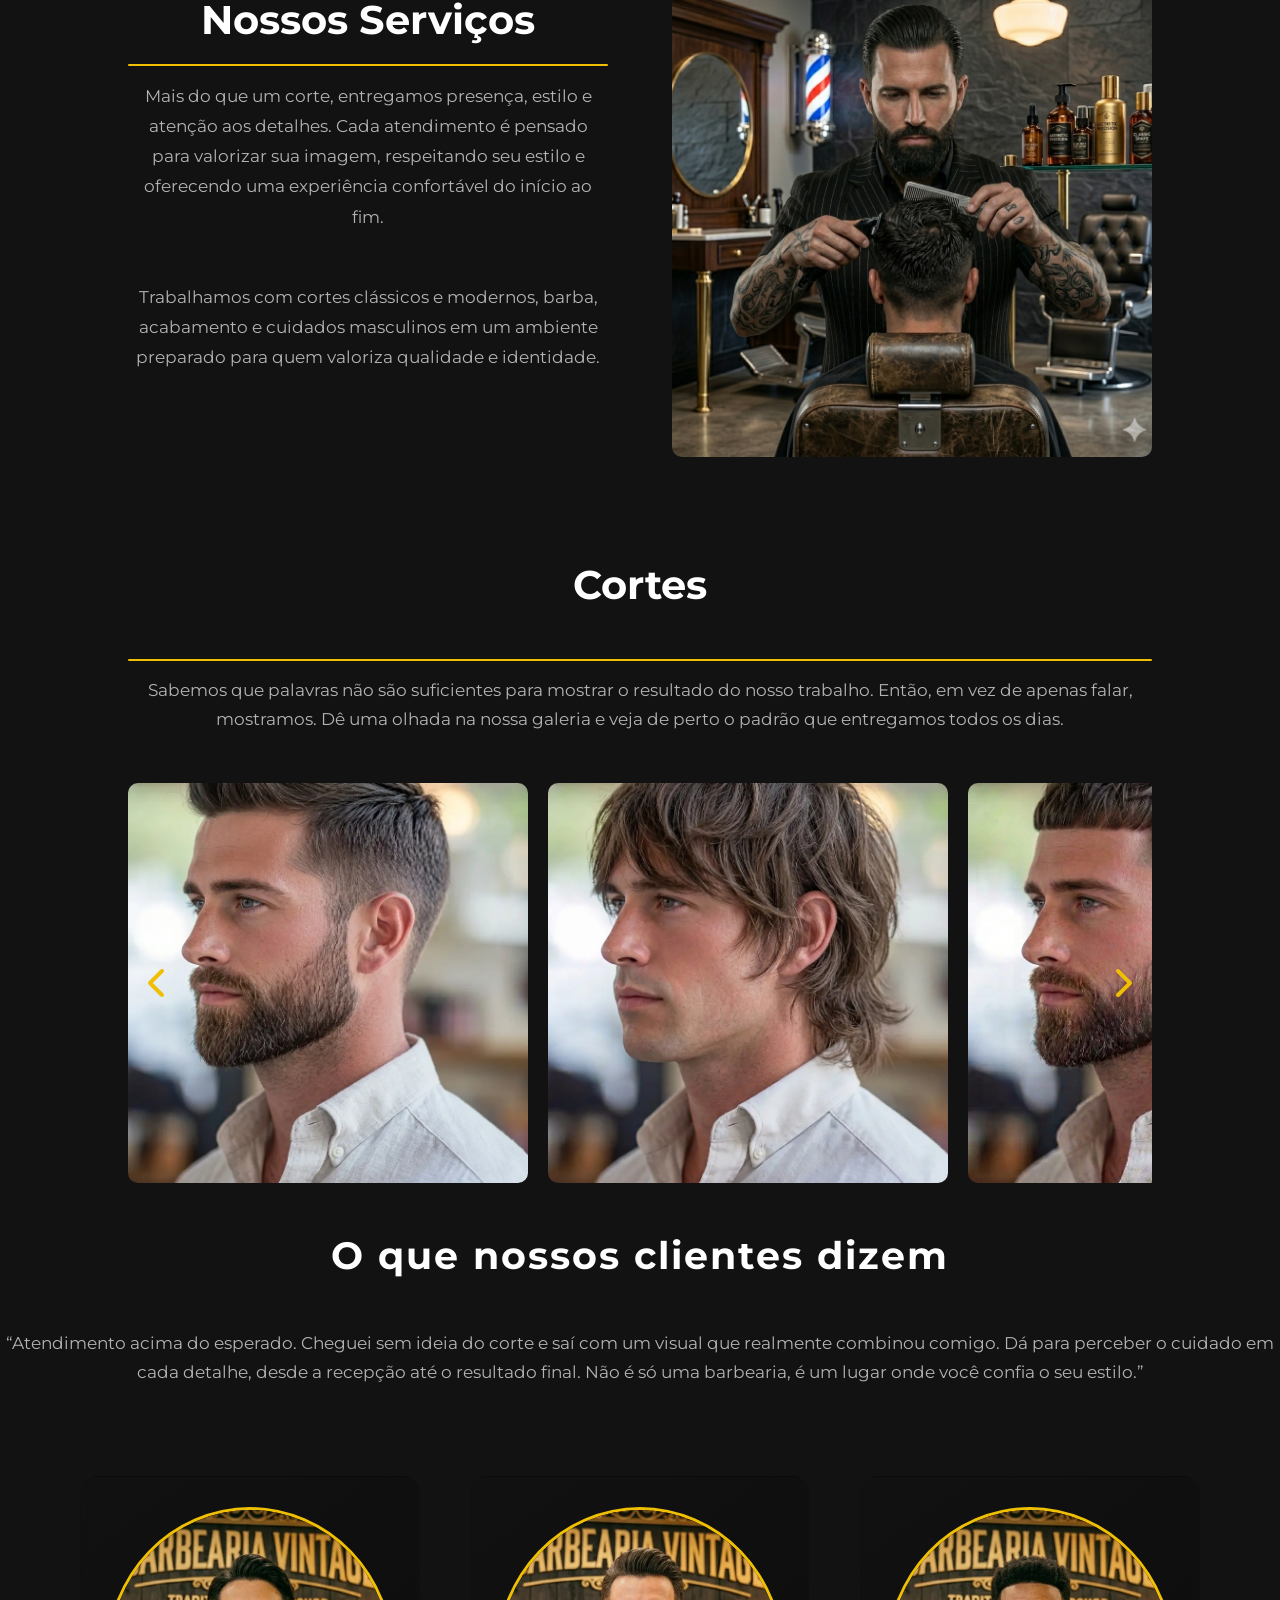
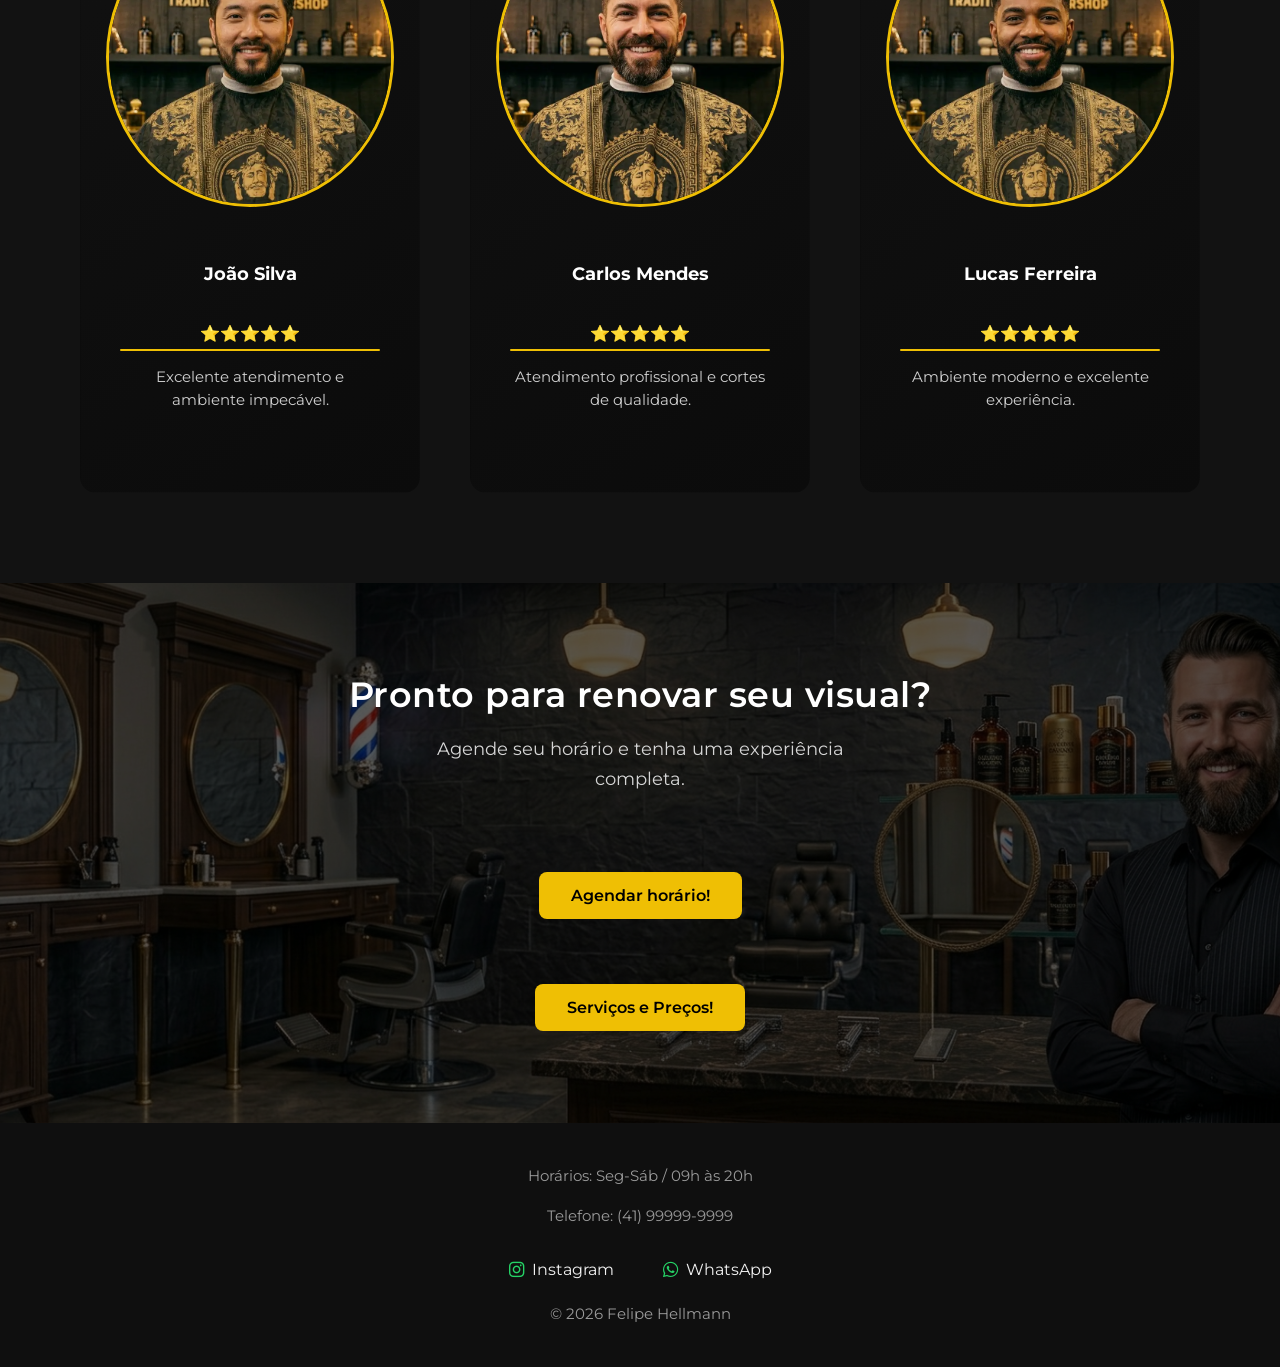
==== commit 8d45f4be: "otimização da galeria" ====
--- a/index.html
+++ b/index.html
@@ -53,7 +53,7 @@
 
                 <img src="img/icones/logo.ico" alt="Barbearia" loading="eager" width="40" height="40">
 
-                <span class="brand-name">Barberia XXXX</span>
+                <span class="brand-name">Barberia XXX</span>
 
             </div>
 
@@ -157,7 +157,7 @@
 
         <section class="galeria">
 
-            <h2>Galeria</h2>
+            <h2>Cortes</h2>
 
             <div class="linha-divisoria"></div>
 
@@ -173,9 +173,10 @@
 
                 <div class="galeria-imagens">
 
-                    <img src="img/galeria/galeria1.webp" alt="Corte masculino moderno" loading="lazy" width="400" height="400" >
-
-                    <img src="img/galeria/galeria2.webp" alt="Barba alinhada" loading="lazy" width="400" height="400">
+                    <img src="img/galeria/galeria1.webp" alt="Corte masculino moderno" loading="lazy" width="400"
+                        height="500">
+
+                    <img src="img/galeria/galeria2.webp" alt="Barba alinhada" loading="lazy" width="400" height="500">
 
                     <img src="img/galeria/galeria3.webp" alt="Corte degradê masculino" loading="lazy" width="400"
                         height="500">
--- a/CSS/galeria.css
+++ b/CSS/galeria.css
@@ -21,6 +21,17 @@
     margin-bottom: 50px;
 
 }
+.galeria-container{
+    position: relative;
+    overflow: hidden;
+    display: flex;
+}
+
+.galeria-imagens{
+    display: flex;
+    gap: 20px;
+    will-change: transform;
+}
 
 .galeria-imagens img{
     width: 400px;
@@ -29,28 +40,7 @@
     border-radius: 10px;
     flex-shrink: 0;
 }
-.galeria-container{
 
-    position: relative;
-
-    overflow: hidden;
-
-   display: flex;
-
-    gap: 40px;
-
-}
-.galeria-imagens{
-
-    display: flex;
-
-    gap: 20px;
-
-    transition: 1.1s;
-
-    width: max-content;
-
-}
 .galeria-click{
     position: absolute;
     top: 0;
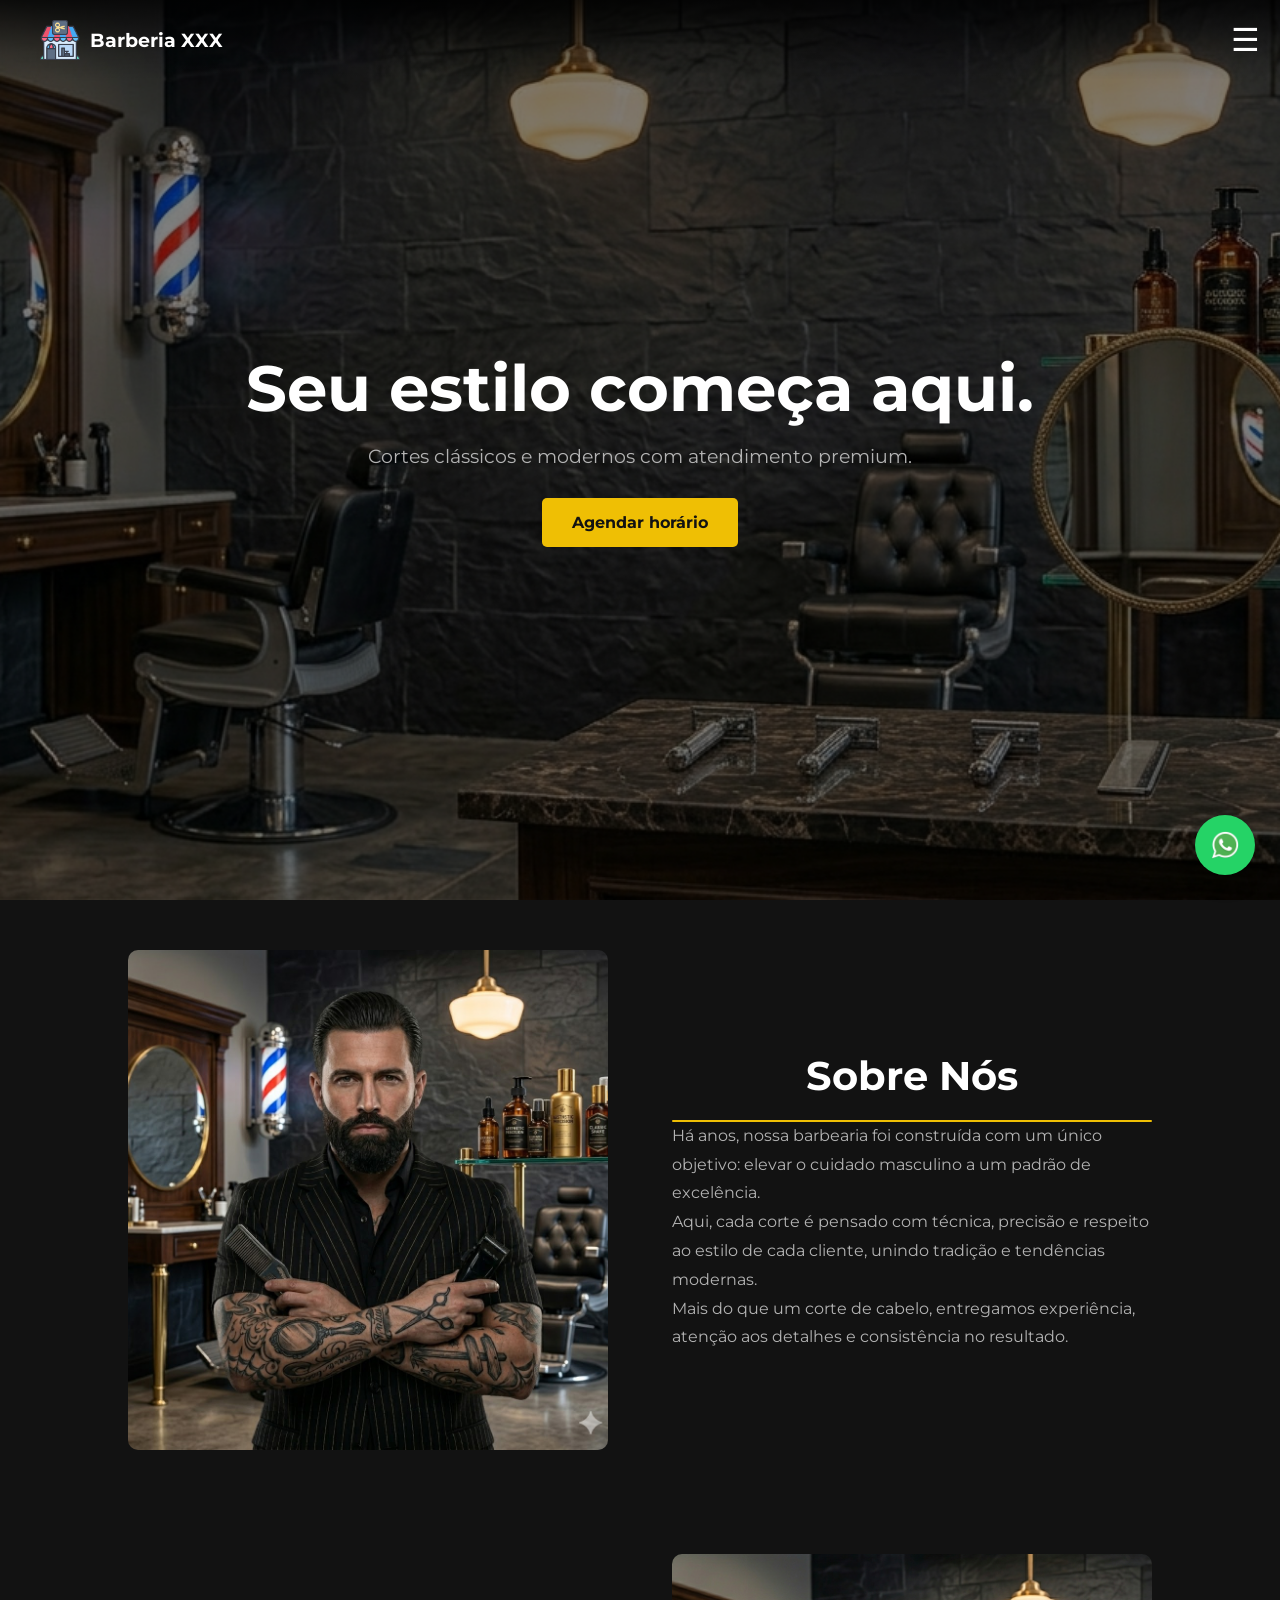
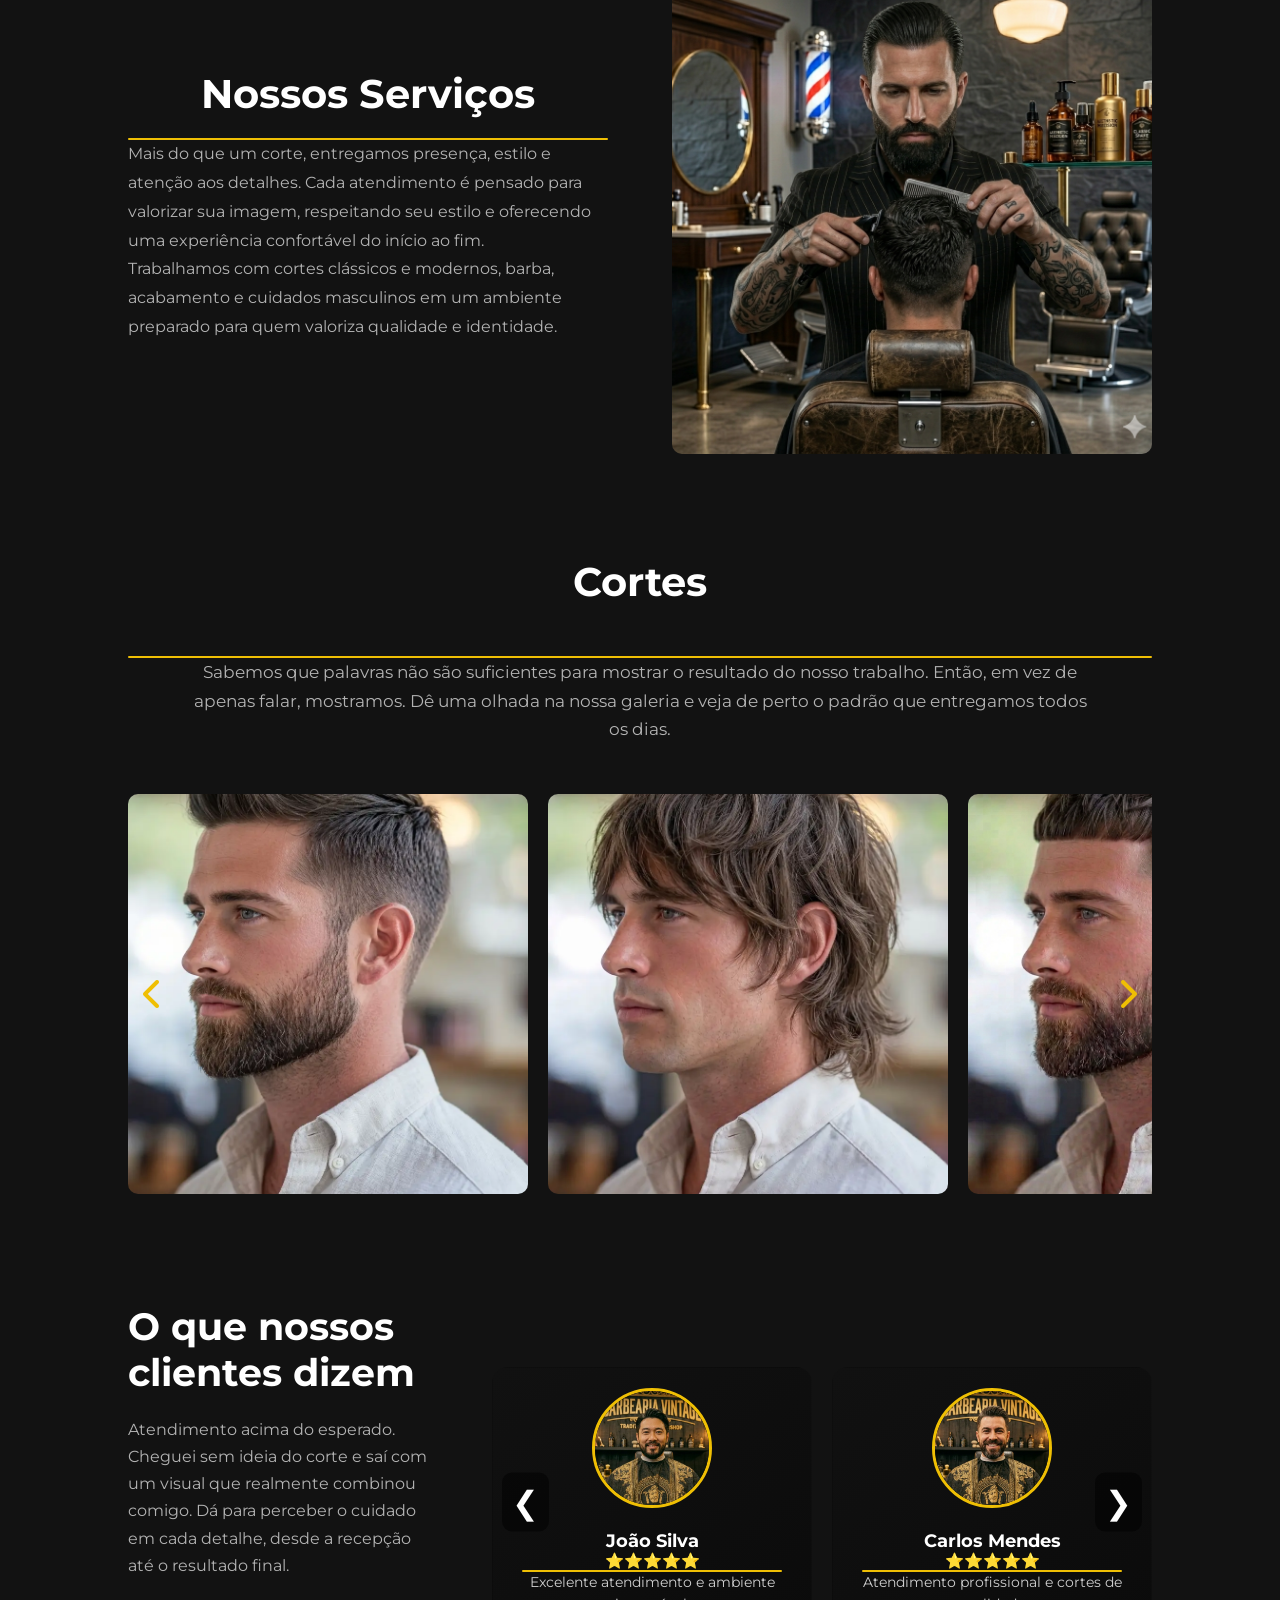
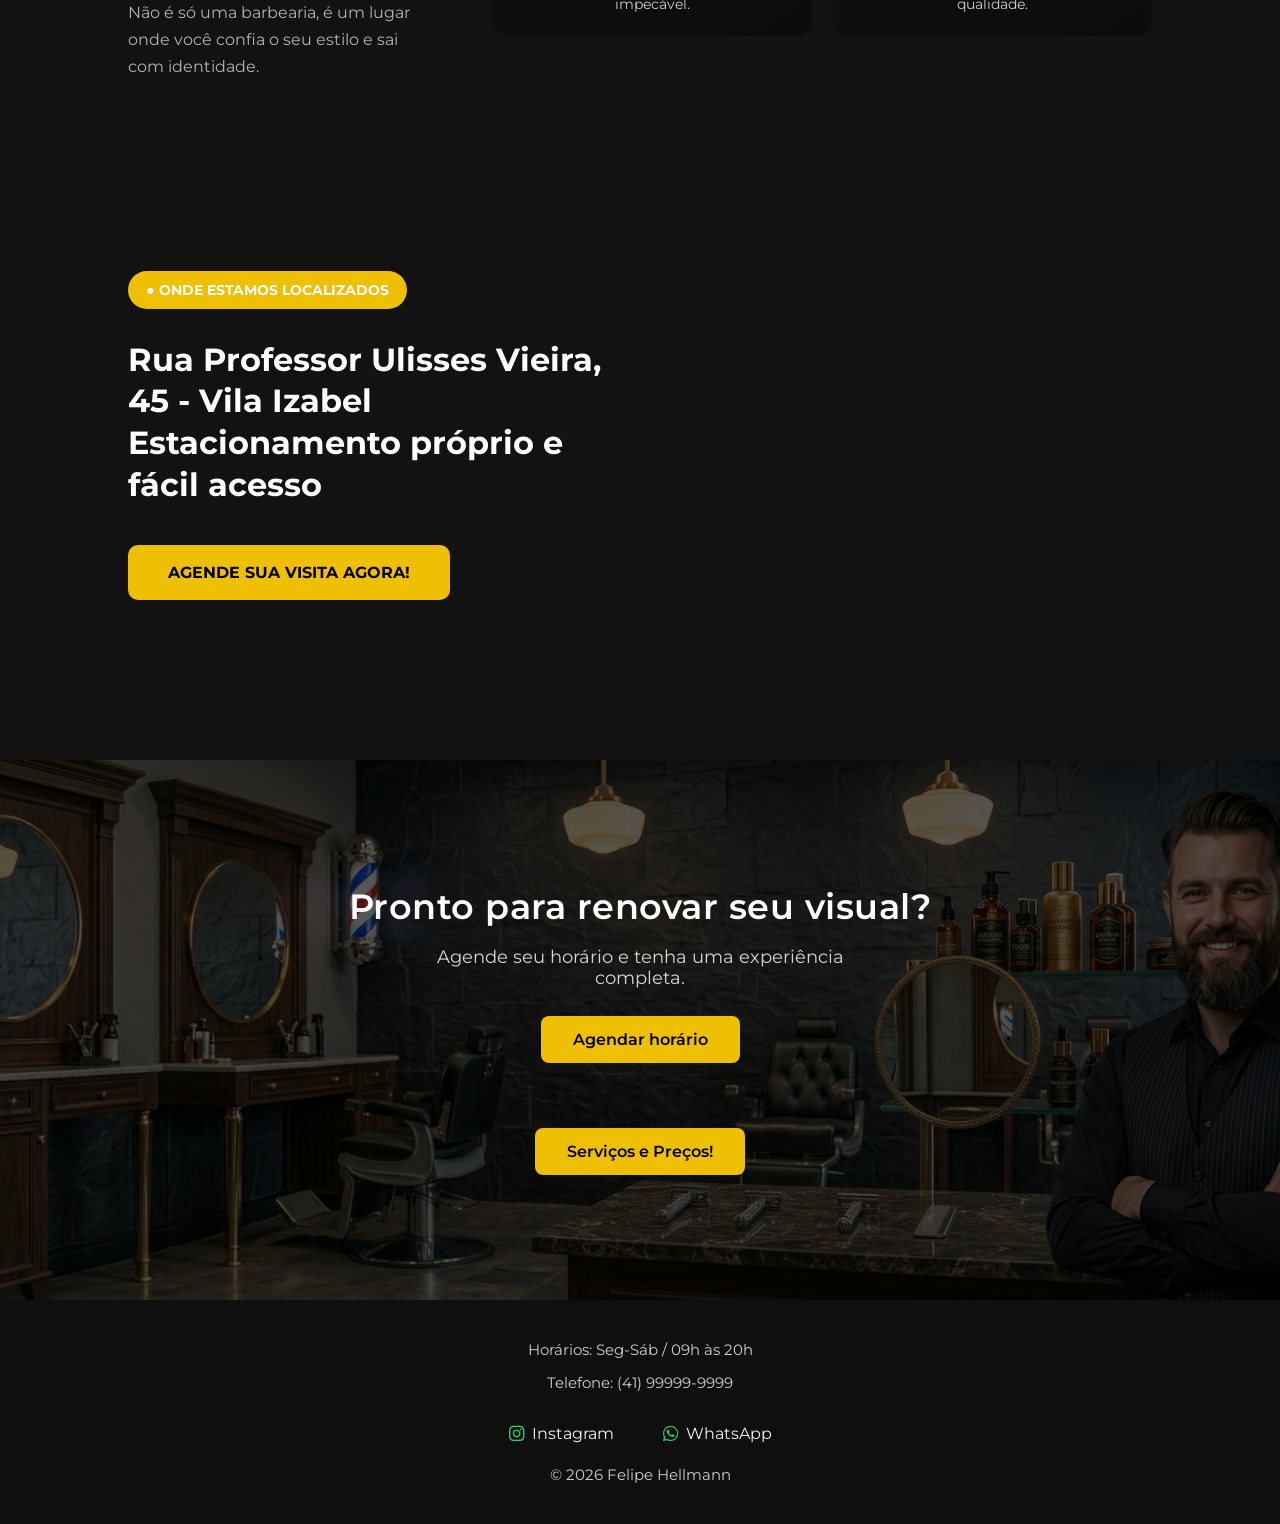
==== commit 64c3277f: "Ajustes responsivos, navbar e melhorias de layout" ====
--- a/index.html
+++ b/index.html
@@ -57,12 +57,11 @@
 
             </div>
 
-<div class="menu-mobile-btn">
-    ☰
-</div>
-
-<ul class="menu">
-    <li><a href="index.html">Home</a></li>
+            <div class="btn">
+                ☰
+            </div>
+            <ul class="menu">
+                <li><a href="index.html">Home</a></li>
                 <li><a href="servico.html">Serviços</a></li>
 
 
@@ -87,7 +86,7 @@
                     Cortes clássicos e modernos com atendimento premium.
                 </p>
 
-                <a href="#">
+                <a href="#" class="link-efeito">
                     Agendar horário
                 </a>
             </div>
@@ -210,97 +209,170 @@
         </section>
 
         <!-- DEPOIMENTOS EM CARDS DOS CLIENTES -->
-
         <section class="depoimentos">
 
-            <h2>O que nossos clientes dizem</h2> <!-- Apresentação -->
-
-            <p>
-                “Atendimento acima do esperado. Cheguei sem ideia do corte e saí com um visual que realmente combinou
-                comigo. Dá para perceber o cuidado em cada detalhe, desde a recepção até o resultado final. Não é só uma
-                barbearia, é um lugar onde você confia o seu estilo.”
-            </p>
-
-            <div class="depoimentos-container">
-
-                <!-- CLIENTE NUMERO 01-->
-
-                <div class="card-depoimento">
-
-                    <div class="col-foto">
-
-                        <img src="img/clientes/cliente1.webp" alt="Cliente" loading="lazy" width="220" height="220">
+            <div class="depoimentos-layout">
+
+                <!-- TEXTO FIXO -->
+                <div class="depoimentos-texto">
+
+                    <h2>O que nossos clientes dizem</h2>
+
+                    <p>
+                        Atendimento acima do esperado. Cheguei sem ideia do corte e saí com um visual que realmente
+                        combinou comigo.
+                        Dá para perceber o cuidado em cada detalhe, desde a recepção até o resultado final.
+                    </p>
+
+                    <p>
+                        Não é só uma barbearia, é um lugar onde você confia o seu estilo e sai com identidade.
+                    </p>
+
+                </div>
+
+                <!-- CARROSSEL -->
+                <div class="depoimentos-wrapper">
+
+                    <div class="depoimentos-click left">❮</div>
+
+                    <div class="depoimentos-viewport">
+
+                        <div class="depoimentos-container">
+
+                            <!-- CARD 1 -->
+                            <div class="card-depoimento">
+
+                                <div class="col-foto">
+                                    <img src="img/clientes/cliente1.webp" alt="Cliente João Silva" loading="lazy">
+                                </div>
+
+                                <div class="col-dados">
+                                    <h3>João Silva</h3>
+                                    <span class="estrela">⭐⭐⭐⭐⭐</span>
+                                    <div class="linha-divisoria"></div>
+                                    <p>Excelente atendimento e ambiente impecável.</p>
+                                </div>
+
+                            </div>
+
+                            <!-- CARD 2 -->
+                            <div class="card-depoimento">
+
+                                <div class="col-foto">
+                                    <img src="img/clientes/cliente2.webp" alt="Cliente Carlos Mendes" loading="lazy">
+                                </div>
+
+                                <div class="col-dados">
+                                    <h3>Carlos Mendes</h3>
+                                    <span class="estrela">⭐⭐⭐⭐⭐</span>
+                                    <div class="linha-divisoria"></div>
+                                    <p>Atendimento profissional e cortes de qualidade.</p>
+                                </div>
+
+                            </div>
+
+                            <!-- CARD 3 -->
+                            <div class="card-depoimento">
+
+                                <div class="col-foto">
+                                    <img src="img/clientes/cliente2.webp" alt="Cliente Lucas Ferreira" loading="lazy">
+                                </div>
+
+                                <div class="col-dados">
+                                    <h3>Lucas Ferreira</h3>
+                                    <span class="estrela">⭐⭐⭐⭐⭐</span>
+                                    <div class="linha-divisoria"></div>
+                                    <p>Ambiente moderno e excelente experiência.</p>
+                                </div>
+
+                            </div>
+
+                            <!-- CARD 4 -->
+                            <div class="card-depoimento">
+
+                                <div class="col-foto">
+                                    <img src="img/clientes/cliente3.webp" alt="Cliente Rafael Souza" loading="lazy">
+                                </div>
+
+                                <div class="col-dados">
+                                    <h3>Rafael Souza</h3>
+                                    <span class="estrela">⭐⭐⭐⭐⭐</span>
+                                    <div class="linha-divisoria"></div>
+                                    <p>Melhor barbearia da região, recomendo demais.</p>
+                                </div>
+
+                            </div>
+                            <div class="card-depoimento">
+
+                                <div class="col-foto">
+                                    <img src="img/clientes/cliente1.webp" alt="Cliente João Silva" loading="lazy">
+                                </div>
+
+                                <div class="col-dados">
+                                    <h3>João Silva</h3>
+                                    <span class="estrela">⭐⭐⭐⭐⭐</span>
+                                    <div class="linha-divisoria"></div>
+                                    <p>Excelente atendimento e ambiente impecável.</p>
+                                </div>
+
+                            </div>
+
+                            <!-- CARD 2 -->
+                            <div class="card-depoimento">
+
+                                <div class="col-foto">
+                                    <img src="img/clientes/cliente2.webp" alt="Cliente Carlos Mendes" loading="lazy">
+                                </div>
+
+                                <div class="col-dados">
+                                    <h3>Carlos Mendes</h3>
+                                    <span class="estrela">⭐⭐⭐⭐⭐</span>
+                                    <div class="linha-divisoria"></div>
+                                    <p>Atendimento profissional e cortes de qualidade.</p>
+                                </div>
+
+                            </div>
+
+                        </div>
 
                     </div>
 
-                    <div class="col-dados">
-
-                        <h3>João Silva</h3>
-
-                        <h1><span class="estrela">⭐⭐⭐⭐⭐</span></h1>
-
-                        <div class="linha-divisoria"></div>
-
-
-                        <p>
-                            Excelente atendimento e ambiente impecável.
-                        </p>
-
-                    </div>
+                    <div class="depoimentos-click right">❯</div>
 
                 </div>
 
-                <!-- CLIENTE NUMERO 02-->
-
-                <div class="card-depoimento">
-
-                    <div class="col-foto">
-
-                        <img src="img/clientes/cliente2.webp" alt="Cliente" loading="lazy" width="220" height="220">
-
-                    </div>
-
-                    <div class="col-dados">
-
-                        <h3>Carlos Mendes</h3>
-
-                        <h1><span class="estrela">⭐⭐⭐⭐⭐</span></h1>
-
-                        <div class="linha-divisoria"></div>
-
-                        <p>
-                            Atendimento profissional e cortes de qualidade.
-                        </p>
-
-                    </div>
-
-                </div>
-
-                <!-- CLIENTE NUMERO 03 -->
-
-                <div class="card-depoimento">
-
-                    <div class="col-foto">
-
-                        <img src="img/clientes/cliente3.webp" alt="Cliente" loading="lazy" width="220" height="220">
-
-                    </div>
-
-                    <div class="col-dados">
-
-                        <h3>Lucas Ferreira</h3>
-
-                        <h1><span class="estrela">⭐⭐⭐⭐⭐</span></h1>
-
-                        <div class="linha-divisoria"></div>
-
-                        <p>
-                            Ambiente moderno e excelente experiência.
-                        </p>
-
-                    </div>
-
-                </div>
+            </div>
+
+        </section>
+
+
+        <section class="localizacao">
+
+            <div class="info-local">
+
+                <span class="tag">
+                    ● ONDE ESTAMOS LOCALIZADOS
+                </span>
+
+                <h2>
+                    Rua Professor Ulisses Vieira, 45 - Vila Izabel
+                    <br>
+                    Estacionamento próprio e fácil acesso
+                </h2>
+
+                <a href="#" class="btn-local">
+                    AGENDE SUA VISITA AGORA!
+                </a>
+
+            </div>
+
+            <div class="mapa">
+
+
+                <iframe
+                    src="https://www.google.com/maps/embed?pb=!1m14!1m8!1m3!1d14406.101414705136!2d-49.271185!3d-25.48752!3m2!1i1024!2i768!4f13.1!3m3!1m2!1s0x94dce39c60d9b0f5%3A0xb648b698efa0fe45!2sBase%20Barbearia%20%7C%20Barbearia%20no%20Vila%20Izabel!5e0!3m2!1spt-BR!2sus!4v1779124757326!5m2!1spt-BR!2sus"
+                    width="100%" height="100%" style="border:0;" allowfullscreen="" loading="lazy">
+                </iframe>
 
             </div>
 
@@ -322,19 +394,22 @@
                     Agende seu horário e tenha uma experiência completa.
                 </p>
 
-                <a href="#"> <!-- Link para o agendamento -->
-                    Agendar horário!
+                <a href="#" class="link-efeito">
+                    Agendar horário
                 </a>
                 <br>
-                <a href="servico.html"> <!-- Link para o agendamento -->
-                   Serviços e Preços!
-                </a>
-
-            </div>
+                <a href="#" class="link-efeito">
+                    Serviços e Preços! </a>
+
+            </div>
+
+
 
         </section>
 
     </main>
+
+
 
     <!-- FOOTER-->
 
--- a/CSS/global.css
+++ b/CSS/global.css
@@ -1,6 +1,8 @@
 @import url('https://fonts.googleapis.com/css2?family=Montserrat:wght@100..900&display=swap');
-body {
-
+html, body {
+  width: 100%;
+  overflow-x: hidden;
+  
     background-color: var(--cor-primaria);
 
     color: var(--texto-principal);
--- a/CSS/variavel.css
+++ b/CSS/variavel.css
@@ -1,119 +1,127 @@
-/* Regra: 60 / 30 / 10 - identidade visual do site */ 
-:root{ 
-
-    --cor-primaria: #121212;
-    --cor-secundaria: #EFBF04;
-    --cor-fundo: #1b1b1b;
-
-    --texto-principal: #ffffff;
-    --texto-secundario: #b3b3b3;
+/* Regra: 60 / 30 / 10 - identidade visual do site */
+:root {
+
+  --cor-primaria: #121212;
+  --cor-secundaria: #EFBF04;
+  --cor-fundo: #1b1b1b;
+
+  --texto-principal: #ffffff;
+  --texto-secundario: #b3b3b3;
 
 }
 
 /*  SOBRE NOS */
-.sobre{
-
-    display: flex;
-
-    align-items: center;
-
-    justify-content: center;
-
-    gap: 4rem;
-
-    padding: 50px 10%;
-
-}
- .sobre-imagem{
-
-    flex: 1;
-
-}
-.sobre-conteudo{
-
-    flex: 1;
-
-}
+.sobre {
+
+  display: flex;
+
+  align-items: center;
+
+  justify-content: center;
+
+  gap: 4rem;
+
+  padding: 50px 10%;
+
+}
+
+.sobre-imagem {
+
+  flex: 1;
+
+}
+
+.sobre-conteudo {
+
+  flex: 1;
+
+}
+
 .sobre-imagem img,
-.servicos-imagem img{
-    width: 100%;
-    aspect-ratio: 1 / 1;
-    object-fit: cover;
-    border-radius: 10px;
-}
-
-
-.sobre-conteudo h2{
-
-    font-size: 2.5rem;
-
-    margin-bottom: 20px;
-
-    gap: 80px;
-
-     text-align: center;
-
-
-}
-.sobre-conteudo p{
-
-    color: var(--texto-secundario);
-
-    line-height: 1.8;
-
-      gap: 80px;
-
-}
-
-/* SERVIÇOES */ 
-
-.servicos{
-
-
-    display: flex;
-
-    align-items: center;
-
-    justify-content: center;
-
-    gap: 4rem;
-
-    padding: 50px 10%;
-
-        margin-top: 0px;
-
-}
-.servicos-conteudo{
-
-    flex: 1;
-
-}
-.servicos-imagem{
-
-    flex: 1;
-
-}
-.servicos-conteudo h2{
-
-    font-size: 2.5rem;
-
-    margin-bottom: 20px;
-
-    text-align: center;
-
-}
-.servicos-conteudo p{
-
-    color: var(--texto-secundario);
-
-    line-height: 1.8;
-
-      gap: 80px;
-
-
-}
-
-/* BOTÃO FLUTUANTE DO WPP */ 
+.servicos-imagem img {
+  width: 100%;
+  aspect-ratio: 1 / 1;
+  object-fit: cover;
+  border-radius: 10px;
+}
+
+
+.sobre-conteudo h2 {
+
+  font-size: 2.5rem;
+
+  margin-bottom: 20px;
+
+  gap: 80px;
+
+  text-align: center;
+
+
+}
+
+.sobre-conteudo p {
+
+  color: var(--texto-secundario);
+
+  line-height: 1.8;
+
+  gap: 80px;
+
+}
+
+/* SERVIÇOES */
+
+.servicos {
+
+
+  display: flex;
+
+  align-items: center;
+
+  justify-content: center;
+
+  gap: 4rem;
+
+  padding: 50px 10%;
+
+  margin-top: 0px;
+
+}
+
+.servicos-conteudo {
+
+  flex: 1;
+
+}
+
+.servicos-imagem {
+
+  flex: 1;
+
+}
+
+.servicos-conteudo h2 {
+
+  font-size: 2.5rem;
+
+  margin-bottom: 20px;
+
+  text-align: center;
+
+}
+
+.servicos-conteudo p {
+
+  color: var(--texto-secundario);
+
+  line-height: 1.8;
+
+  gap: 80px;
+
+
+}
+
+/* BOTÃO FLUTUANTE DO WPP */
 
 .whatsapp-btn {
   position: fixed;
@@ -146,7 +154,10 @@
   transform: scale(1.1);
   box-shadow: 0 10px 25px rgba(0, 0, 0, 0.35);
 }
+
 .whatsapp-btn {
+
+  z-index: 3000 !important;
 
   position: fixed;
   bottom: 25px;
@@ -166,6 +177,7 @@
 
   animation: pulse 2s infinite;
 }
+
 @keyframes pulse {
 
   0% {
@@ -182,4 +194,150 @@
     transform: scale(1);
     box-shadow: 0 0 0 0 rgba(37, 211, 102, 0);
   }
+}
+
+/* LOCALIZAÇÃO */
+
+.localizacao {
+
+    display: flex;
+    justify-content: space-between;
+    align-items: center;
+
+    gap: 60px;
+
+    padding: 100px 10%;
+
+    background: #121212;
+
+    color: white;
+
+    flex-wrap: wrap;
+
+}
+
+.info-local {
+
+    flex: 1;
+    min-width: 300px;
+
+}
+
+.tag {
+
+    display: inline-block;
+
+    background: #EFBF04;
+
+    padding: 10px 18px;
+
+    border-radius: 30px;
+
+    font-size: 0.9rem;
+
+    font-weight: bold;
+
+    margin-bottom: 30px;
+
+}
+
+.info-local h2 {
+
+    font-size: 2rem;
+
+    line-height: 1.3;
+
+    margin-bottom: 40px;
+
+}
+
+.btn-local {
+
+    display: inline-block;
+
+    background: #EFBF04;
+
+    color: rgb(0, 0, 0);
+
+    text-decoration: none;
+
+    padding: 18px 40px;
+
+    border-radius: 10px;
+
+    font-weight: bold;
+
+    transition: 0.3s;
+
+}
+
+.btn-local:hover {
+
+    transform: translateY(-3px);
+
+    opacity: 0.9;
+
+}
+
+.mapa {
+
+    flex: 1;
+
+    min-width: 320px;
+
+    height: 350px;
+
+    border-radius: 12px;
+
+    overflow: hidden;
+
+}
+
+/*Efeito de brilho no link*/
+
+.link-efeito {
+    position: relative;
+    display: inline-block;
+
+    color: white;
+    text-decoration: none;
+
+    padding: 8px 12px;
+
+    overflow: hidden;
+}
+
+.link-efeito::before {
+    content: "";
+    position: absolute;
+    top: 0;
+    left: -120%;
+
+    width: 60%;
+    height: 100%;
+
+    background: linear-gradient(
+        120deg,
+        transparent,
+        rgba(255, 255, 255, 0.6),
+        transparent
+    );
+
+    transform: skewX(-20deg);
+
+    animation: shine-loop 2.0s infinite;
+}
+
+@keyframes shine-loop {
+    0% {
+        left: -120%;
+    }
+
+    50% {
+        left: 220%;
+    }
+
+    100% {
+        left: 220%;
+    }
 }
--- a/CSS/hero.css
+++ b/CSS/hero.css
@@ -1,93 +1,103 @@
-
-.hero{
-
-    height: 100vh;
-
-    background-image: url('../img/hero/cap2.png');
-
-    background-size: cover;
-
-    background-position: center;
-
-    background-repeat: no-repeat;
-
-    position: relative;
-
-}
-.overlay{
-    position: absolute;
-    inset: 0;
-    background-color: rgba(0,0,0,0.5);
-    z-index: 1;
-}
-.hero-content{
-
-    position: relative;
-    z-index: 2;
-
-    height: 100%;
-
-    display: flex;
-
-    flex-direction: column;
-
-    justify-content: center;
-
-    align-items: center;
-
-    text-align: center;
-
-}
+.hero {
+
+  height: 100vh;
+
+  background-image: url('../img/hero/cap2.png');
+
+  background-size: cover;
+
+  background-position: center;
+
+  background-repeat: no-repeat;
+
+  position: relative;
+
+}
+
+.overlay {
+  position: absolute;
+  inset: 0;
+  background-color: rgba(0, 0, 0, 0.5);
+  z-index: 1;
+}
+
+.hero-content {
+
+  position: relative;
+  z-index: 2;
+
+  height: 100%;
+
+  display: flex;
+
+  flex-direction: column;
+
+  justify-content: center;
+
+  align-items: center;
+
+  text-align: center;
+
+}
+
 .hero,
 .hero-servicos,
-.agendamento{
-    overflow: hidden;
-}
-.hero-servicos-content{
-    position: relative;
-    z-index: 2;
-}
-.hero-content h1{
-
-    font-size: 4rem;
-
-    font-weight: 700;
-
-    margin-bottom: 20px;
-
-}
-.hero-content p{
-
-    font-size: 1.2rem;
-
-    color: var(--texto-secundario);
-
-    margin-bottom: 30px;
-
-}
-.hero-content a{
-
-    background-color: var(--cor-secundaria);
-
-    color: var(--cor-primaria);
-
-    padding: 15px 30px;
-
-    border-radius: 5px;
-
-    font-weight: 700;
-
-    transition: 0.3s;
-
-}
-.hero-content a:hover{
-
-    opacity: 0.8;
-
-}
-
-
-/* FINAL DA PAGINA: AGENDAMENTO */ 
+.agendamento {
+  overflow: hidden;
+}
+
+.hero-servicos-content {
+  position: relative;
+  z-index: 2;
+}
+
+.hero-content h1 {
+
+  font-size: 4rem;
+
+  font-weight: 700;
+
+  margin-bottom: 20px;
+
+}
+
+.hero-content p {
+
+  font-size: 1.2rem;
+
+  color: var(--texto-secundario);
+
+  margin-bottom: 30px;
+
+  z-index: 2;
+  position: relative;
+
+}
+
+.hero-content a {
+
+  background-color: var(--cor-secundaria);
+
+  color: var(--cor-primaria);
+
+  padding: 15px 30px;
+
+  border-radius: 5px;
+
+  font-weight: 700;
+
+  transition: 0.3s;
+
+}
+
+.hero-content a:hover {
+
+  opacity: 0.8;
+
+}
+
+
+/* FINAL DA PAGINA: AGENDAMENTO */
 
 .agendamento {
   position: relative;
@@ -104,8 +114,8 @@
 
   padding: 80px 20px;
   overflow: hidden;
-margin-top: 50px;
-  
+  margin-top: 50px;
+
 }
 
 /* CAMADA ESCURA */
@@ -114,7 +124,7 @@
   inset: 0;
   background: rgba(0, 0, 0, 0.65);
   z-index: 1;
- 
+
 }
 
 /* CONTEÚDO */
@@ -166,13 +176,14 @@
 
 .agendamento-content a:hover {
   transform: translateY(-3px);
-  background: #e6c15a; /* leve variação mais clara */
-}
-
- /* FOOTER */ 
-
-
- .footer {
+  background: #e6c15a;
+  /* leve variação mais clara */
+}
+
+/* FOOTER */
+
+
+.footer {
   background: #0f0f0f;
   color: #f1f1f1;
   padding: 40px 20px;
@@ -221,80 +232,81 @@
 
 .footer-links i {
   font-size: 1.1rem;
-  color: #25d366; /* destaque leve no WhatsApp (ajuste se quiser) */
+  color: #25d366;
+  /* destaque leve no WhatsApp (ajuste se quiser) */
 }
 
 
 /*////////////////////////////////////////////////////////////////////////////////////////*/
 
-/* HERO SERVIÇÕS */ 
+/* HERO SERVIÇÕS */
 
 
 .hero-servicos {
 
-    height: 45vh;
-
-    background-image: url('../img/hero/servico2.png');
-
-    background-size: cover;
-
-    background-position: center;
-
-    background-repeat: no-repeat;
-
-    position: relative;
-
-    display: flex;
-
-    align-items: center;
-
-    justify-content: center;
-
-    text-align: center;
+  height: 45vh;
+
+  background-image: url('../img/hero/servico2.png');
+
+  background-size: cover;
+
+  background-position: center;
+
+  background-repeat: no-repeat;
+
+  position: relative;
+
+  display: flex;
+
+  align-items: center;
+
+  justify-content: center;
+
+  text-align: center;
 
 }
 
 .hero-servicos .overlay {
 
-    position: absolute;
-
-    inset: 0;
-
-    background: rgba(0,0,0,0.65);
+  position: absolute;
+
+  inset: 0;
+
+  background: rgba(0, 0, 0, 0.65);
 
 }
 
 .hero-servicos-content {
 
-    position: relative;
-
-    z-index: 2;
-
-    max-width: 700px;
-
-    padding: 20px;
-
-    margin-top: 60px;
+  position: relative;
+
+  z-index: 2;
+
+  max-width: 700px;
+
+  padding: 20px;
+
+  margin-top: 60px;
 
 }
 
 .hero-servicos-content h1 {
 
-    font-size: 3rem;
-
-    margin-top: 60px;
-
-    font-weight: 700;
+  font-size: 3rem;
+
+  margin-top: 60px;
+
+  font-weight: 700;
 
 }
 
 .hero-servicos-content p {
 
-    font-size: 1.1rem;
-
-    color: var(--texto-secundario);
-
-    line-height: 1.6;
-
-    margin-top: 30px;
+  font-size: 1.1rem;
+
+  color: var(--texto-secundario);
+
+  line-height: 1.6;
+
+  margin-top: 30px;
 }
--- a/CSS/navbar.css
+++ b/CSS/navbar.css
@@ -41,24 +41,60 @@
     font-weight: 700;
 
 }
-.menu{
+.menu {
+    position: fixed;
+    top: 0;
+    left: 0;
+
+    width: 100%;
+    height: 100px;
+
+background: linear-gradient(
+    to bottom,
+    rgba(0, 0, 0, 0.85) 0%,
+    rgba(0, 0, 0, 0.75) 10%,
+    rgba(0, 0, 0, 0.60) 20%,
+    rgba(0, 0, 0, 0.45) 40%,
+    rgba(0, 0, 0, 0.30) 60%,
+    rgba(0, 0, 0, 0.15) 80%,
+    rgba(0, 0, 0, 0.00) 100%
+);
+
+    
 
     display: flex;
+    justify-content: center;
+    align-items: center;
+    gap: 40px;
 
-    gap: 30px;
+    transform: translateY(-100%);
+    transition: transform 0.4s ease;
 
+    z-index: 1500;
 }
-.menu a{
-
+.menu a {
     color: var(--texto-principal);
-
     transition: 0.3s;
 }
-.menu a:hover{
 
+.menu a:hover {
     color: var(--cor-secundaria);
-
 }
 .menu-mobile-btn {
     display: none;
-}+}
+.menu.ativo {
+    transform: translateY(0);
+}
+.btn {
+      z-index: 3000 !important;
+    position: fixed;
+    top: 20px;
+    right: 20px;
+
+    font-size: 2rem;
+    color: white;
+
+    cursor: pointer;
+    z-index: 2000;
+}
--- a/CSS/galeria.css
+++ b/CSS/galeria.css
@@ -1,91 +1,102 @@
-.galeria{
-
+/* =========================
+   GALERIA BASE
+========================= */
+.galeria {
     padding: 50px 10%;
-
-}
-.galeria h2{
-
+}
+
+.galeria h2 {
     text-align: center;
-
     font-size: 2.5rem;
-
     margin-bottom: 50px;
-
-}
-.galeria h2{
-
-    text-align: center;
-
-    font-size: 2.5rem;
-
-    margin-bottom: 50px;
-
-}
-.galeria-container{
+}
+
+/* =========================
+   VIEWPORT (JANELA FIXA)
+========================= */
+.galeria-container {
     position: relative;
     overflow: hidden;
-    display: flex;
-}
-
-.galeria-imagens{
+
+    width: 100%;
+    max-width: calc(400px * 3 + 40px); /* 3 imagens + gaps */
+
+    margin: 0 auto;
+}
+
+/* =========================
+   TRILHO (MOVIMENTO JS)
+========================= */
+.galeria-imagens {
     display: flex;
     gap: 20px;
+
     will-change: transform;
-}
-
-.galeria-imagens img{
+    transition: transform 0.6s ease;
+}
+
+/* =========================
+   IMAGENS (FIXAS)
+========================= */
+.galeria-imagens img {
     width: 400px;
     height: 400px;
     object-fit: cover;
+
     border-radius: 10px;
     flex-shrink: 0;
 }
 
-.galeria-click{
+/* =========================
+   BOTÕES
+========================= */
+.galeria-click {
     position: absolute;
     top: 0;
-    width: 50%;
+    width: 60px;
     height: 100%;
     cursor: pointer;
     z-index: 5;
-}
-.galeria-click.left{
+    background: transparent;
+}
+
+.galeria-click.left {
     left: 0;
 }
 
-.galeria-click.right{
+.galeria-click.right {
     right: 0;
 }
-.galeria-click{
-    background: transparent;
-}
-
-.galeria-click.left::before {
-    content: '\f053';  /* Seta esquerda */
+
+/* SETAS */
+.galeria-click.left::before,
+.galeria-click.right::before {
     font-family: 'Font Awesome 6 Free';
     font-weight: 900;
     font-size: 2rem;
     color: var(--cor-secundaria);
+
     position: absolute;
     top: 50%;
-    left: 20px;
     transform: translateY(-50%);
 }
 
+.galeria-click.left::before {
+    content: '\f053';
+    left: 15px;
+}
+
 .galeria-click.right::before {
-    content: '\f054';  /* Seta direita */
-    font-family: 'Font Awesome 6 Free';
-    font-weight: 900;
-    font-size: 2rem;
-    color: var(--cor-secundaria);
-    position: absolute;
-    top: 50%;
-    right: 20px;
-    transform: translateY(-50%);
-}
+    content: '\f054';
+    right: 15px;
+}
+
+/* =========================
+   TEXTO
+========================= */
 .galeria p {
     text-align: center;
-    max-width: 3000px;
+    max-width: 900px;
     margin: 0 auto 50px auto;
 
     font-size: 1.05rem;
@@ -95,32 +106,87 @@
 }
 
 /*//////////// CARDS DOS CLIENTES //////////////*/
+/* =========================
+   SEÇÃO PRINCIPAL
+========================= */
+.depoimentos {
+  padding: 60px 10%;
+}
+
+/* =========================
+   LAYOUT: TEXTO + CARROSSEL
+========================= */
+.depoimentos-layout {
+  display: flex;
+  justify-content: space-between;
+  gap: 60px;
+  align-items: center;
+}
+
+/* TEXTO FIXO */
+.depoimentos-texto {
+  flex: 1;
+  max-width: 500px;
+}
+
+.depoimentos-texto h2 {
+  text-align: left;
+  margin-bottom: 20px;
+}
+
+/* parágrafos com legibilidade real */
+.depoimentos-texto p {
+  max-width: 60ch;
+  line-height: 1.7;
+  color: var(--texto-secundario);
+  margin-bottom: 20px;
+}
+
+/* =========================
+   CARROSSEL WRAPPER
+========================= */
+.depoimentos-wrapper {
+  flex: 1;
+  position: relative;
+  display: flex;
+  justify-content: center;
+}
+
+/* janela visível (2 cards) */
+.depoimentos-viewport {
+  width: calc(320px * 2 + 20px);
+  overflow: hidden;
+}
+
+/* trilho que o JS move */
 .depoimentos-container {
-  display: grid;
-  grid-template-columns: repeat(auto-fit, minmax(280px, 1fr));
-  gap: 50px;
-  padding: 40px;
-  max-width: 1200px;
-  margin: 0 auto;
-
-  
-}
-
-/* CARD */
+  display: flex;
+  gap: 20px;
+  transition: transform 0.5s ease;
+  will-change: transform;
+}
+
+/* =========================
+   CARD
+========================= */
 .card-depoimento {
+  width: 320px;
+  min-width: 320px;
+  max-width: 320px;
+
   background: linear-gradient(145deg, #111, #0b0b0b);
   border-radius: 16px;
-  padding: 30px 25px;
-  text-align: center;
+  padding: 20px;
 
   display: flex;
   flex-direction: column;
   align-items: center;
+  text-align: center;
+
+  gap: 18px;
+  border: 1px solid transparent;
 
   transition: 0.3s ease;
-  border: 1px solid transparent;
-gap: 40px;
-  
 }
 
 .card-depoimento:hover {
@@ -128,64 +194,67 @@
   border-color: var(--cor-secundaria);
 }
 
-/* FOTO */
+/* =========================
+   FOTO
+========================= */
 .col-foto img {
-  width: 300px;
-  height: 300px;
+  width: 120px;
+  height: 120px;
   border-radius: 50%;
   object-fit: cover;
 
   border: 3px solid var(--cor-secundaria);
-  margin-bottom: 12px;
-  gap: 40px;
-}
-
-/* ESTRELAS */
-.estrela {
-  font-size: 1.0rem;
-  line-height: 1;
- gap: 10px;
- 
-}
-
-/* NOME */
+}
+
+/* =========================
+   TEXTO INTERNO
+========================= */
 .col-dados h3 {
   font-size: 1.1rem;
   color: #fff;
-  margin-bottom: 12px;
-}
-
-/* LINHA DECORATIVA */
+}
+
+.estrela {
+  font-size: 0.95rem;
+}
 
 .linha-divisoria {
   width: 100%;
   height: 2px;
   background: var(--cor-secundaria);
-  margin-bottom: 15px;
   border-radius: 5px;
 }
 
-/* TEXTO */
 .col-dados p {
-  font-size: 0.95rem;
+  font-size: 0.9rem;
   color: #cfcfcf;
   line-height: 1.5;
   max-width: 260px;
 }
-.depoimentos h2 {
-  text-align: center;     /* Centralizado com os cards */
-  letter-spacing: 2px;    /* Espaçamento entre letras elegante */
-  margin-bottom: 50px;    /* Espaço em relação aos cards */
-  position: relative;     /* Necessário para a linha abaixo */
-  font-weight: 700;
-}
-p {
-    text-align: center;
-    max-width: 3000px;
-    margin: 0 auto 50px auto;
-
-    font-size: 1.05rem;
-    line-height: 1.7;
-
-    color: var(--texto-secundario);
+
+/* =========================
+   BOTÕES
+========================= */
+.depoimentos-click {
+  position: absolute;
+  top: 50%;
+  transform: translateY(-50%);
+
+  font-size: 2rem;
+  color: white;
+
+  cursor: pointer;
+  z-index: 10;
+
+  padding: 10px;
+  background: rgba(0,0,0,0.5);
+  border-radius: 10px;
+}
+
+.depoimentos-click.left {
+  left: 10px;
+}
+
+.depoimentos-click.right {
+  right: 10px;
 }
--- a/CSS/responsivo.css
+++ b/CSS/responsivo.css
@@ -1,173 +1,154 @@
-/* MOBILE — até 768px */
-
 @media (max-width: 768px) {
 
-  /* HEADER */
-  .header {
-    padding: 20px;
+  h1, h2, h3, p {
+    text-align: center;
   }
-
-  .navbar {
-    flex-direction: column;
-    align-items: center;
-    gap: 15px;
-  }
-
-  .brand {
-    margin-bottom: 10px;
-  }
-
-  .menu {
-    display: flex;
-    flex-direction: row;
-    gap: 20px;
-
-    padding: 0;
-    margin: 0;
-  }
-
-  .menu li {
-    list-style: none;
-  }
-
-  .menu a {
-    font-size: 1rem;
-  }
-
-  /* HERO */
-  .hero {
-    min-height: 75vh;
-    background-position: top center;
-     background-image: url('../img/hero/capcell.png');
-  }
-
-  .hero-content {
-    padding: 30px 20px 0;
-  }
-
-  .hero-content h1 {
-    font-size: 2.5rem;
-    line-height: 1.2;
-  }
-
-  .hero-content p {
-    font-size: 1rem;
-  }
-
-  /* HERO SERVIÇOS */
-  .hero-servicos-content {
-    margin-top: 60px;
-  }
-
-  .hero-servicos-content h1 {
-    font-size: 2rem;
-  }
-
-  .hero-servicos-content p {
-    font-size: 0.95rem;
-  }
-
-  /* SOBRE */
-  .sobre {
-    flex-direction: column;
-    text-align: center;
-    padding: 60px 20px;
-  }
-
-  /* SERVIÇOS */
-  .servicos {
-    flex-direction: column-reverse;
-    text-align: center;
-    padding: 60px 20px;
-  }
-
-  /* GALERIA */
-  .galeria {
-    padding: 60px 20px;
-  }
-
-  .galeria-imagens img {
-    width: 240px;
-    max-width: 100%;
-    height: auto;
-  }
-
-  /* DEPOIMENTOS */
-  .depoimentos-container {
-    padding: 20px;
-    gap: 30px;
-  }
-
-  .col-foto img {
-    width: 140px;
-    height: 140px;
-  }
-
-  /* AGENDAMENTO */
-  .agendamento-content h2 {
-    font-size: 1.8rem;
-  }
-
-  .agendamento-content p {
-    font-size: 1rem;
-  }
-
-  /* FOOTER */
-  .footer-links {
-    gap: 15px;
-  }
-
-  /* TÍTULOS GERAIS */
-  h2 {
-    font-size: 2rem;
-  }
-
-}
-
-/* 769px até 1024px */ 
-
-@media (min-width: 769px) and (max-width: 1024px) {
-
-  .hero-content h1 {
-    font-size: 3.2rem;
+    .brand-name {
+    display: none;
   }
 
   .sobre,
   .servicos {
-    gap: 2rem;
-    padding: 80px 5%;
+    display: flex;
+    flex-direction: column;
+    align-items: center;
+    text-align: center;
+  }
+.depoimentos-layout {
+  flex-direction: column;
+  align-items: center;
+  text-align: center;
+  gap: 30px;
+}
+
+/* texto ocupa largura total */
+.depoimentos-texto {
+  max-width: 100%;
+  text-align: center;
+}
+
+.depoimentos-texto h2 {
+  text-align: center;
+}
+
+/* carrossel abaixo, centralizado */
+.depoimentos-wrapper {
+  width: 100%;
+  justify-content: center;
+}
+
+/* viewport não pode travar largura fixa no mobile */
+.depoimentos-viewport {
+  width: 100%;
+  max-width: 320px; /* ou 340px se quiser mais respiro */
+}
+  .sobre-imagem img,
+  .servicos-imagem img {
+    width: 100%;
+    max-width: 320px;
+    display: block;
+  }
+
+  .card-depoimento {
+    width: 100%;
+    max-width: 320px;
   }
 
   .galeria-imagens img {
-    width: 320px;
+    width: 100%;
+    height: 260px;
   }
 
-  .col-foto img {
-    width: 200px;
-    height: 200px;
+  .hero {
+    height: 100svh;
+    background-position: center top;
+  }
+
+.menu {
+  height: 78px;
+  flex-direction: row;
+  justify-content: center;
+  gap: 40px;
+  transform: translateY(-100%);
+}
+
+  .btn {
+    z-index: 99999;
+  }
+
+  .whatsapp-btn {
+    z-index: 99999;
+    bottom: 20px;
+    right: 20px;
   }
 }
 
-/* acima de 1440px */
+/*TABLET 769PX - 1024PX*/
+
+@media (min-width: 769px) and (max-width: 1024px) {
+
+  h1 { font-size: 3rem; text-align: center; }
+  h2 { font-size: 2rem; text-align: center; }
+
+  .sobre,
+  .servicos {
+    gap: 2rem;
+    padding: 70px 5%;
+  }
+
+  .sobre-imagem img,
+  .servicos-imagem img {
+    max-width: 380px;
+  }
+
+  .depoimentos-layout {
+  flex-direction: column;
+  align-items: center;
+  text-align: center;
+  gap: 30px;
+}
+
+/* texto ocupa largura total */
+.depoimentos-texto {
+  max-width: 100%;
+  text-align: center;
+}
+
+.depoimentos-texto h2 {
+  text-align: center;
+}
+
+/* carrossel abaixo, centralizado */
+.depoimentos-wrapper {
+  width: 100%;
+  justify-content: center;
+}
+
+/* viewport não pode travar largura fixa no mobile */
+.depoimentos-viewport {
+  width: 100%;
+  max-width: 320px; /* ou 340px se quiser mais respiro */
+}
+
+  .localizacao {
+    padding: 80px 5%;
+    gap: 40px;
+  }
+  
+}
+/*TELAS GRANDES ACIMA DE 1440PX*/
+
 @media (min-width: 1440px) {
 
-  .hero-content h1 {
-    font-size: 5rem;
+  h1 { font-size: 4.5rem; }
+  h2 { font-size: 3rem; }
+
+  .sobre,
+  .servicos {
+    padding: 80px 15%;
   }
 
-  .hero-content p {
-    font-size: 1.4rem;
+  .localizacao {
+    padding: 100px 15%;
   }
-
-  .sobre,
-  .servicos,
-  .galeria {
-    padding-left: 15%;
-    padding-right: 15%;
-  }
-
-  .depoimentos-container {
-    max-width: 1400px;
-  }
-} 
-  +}
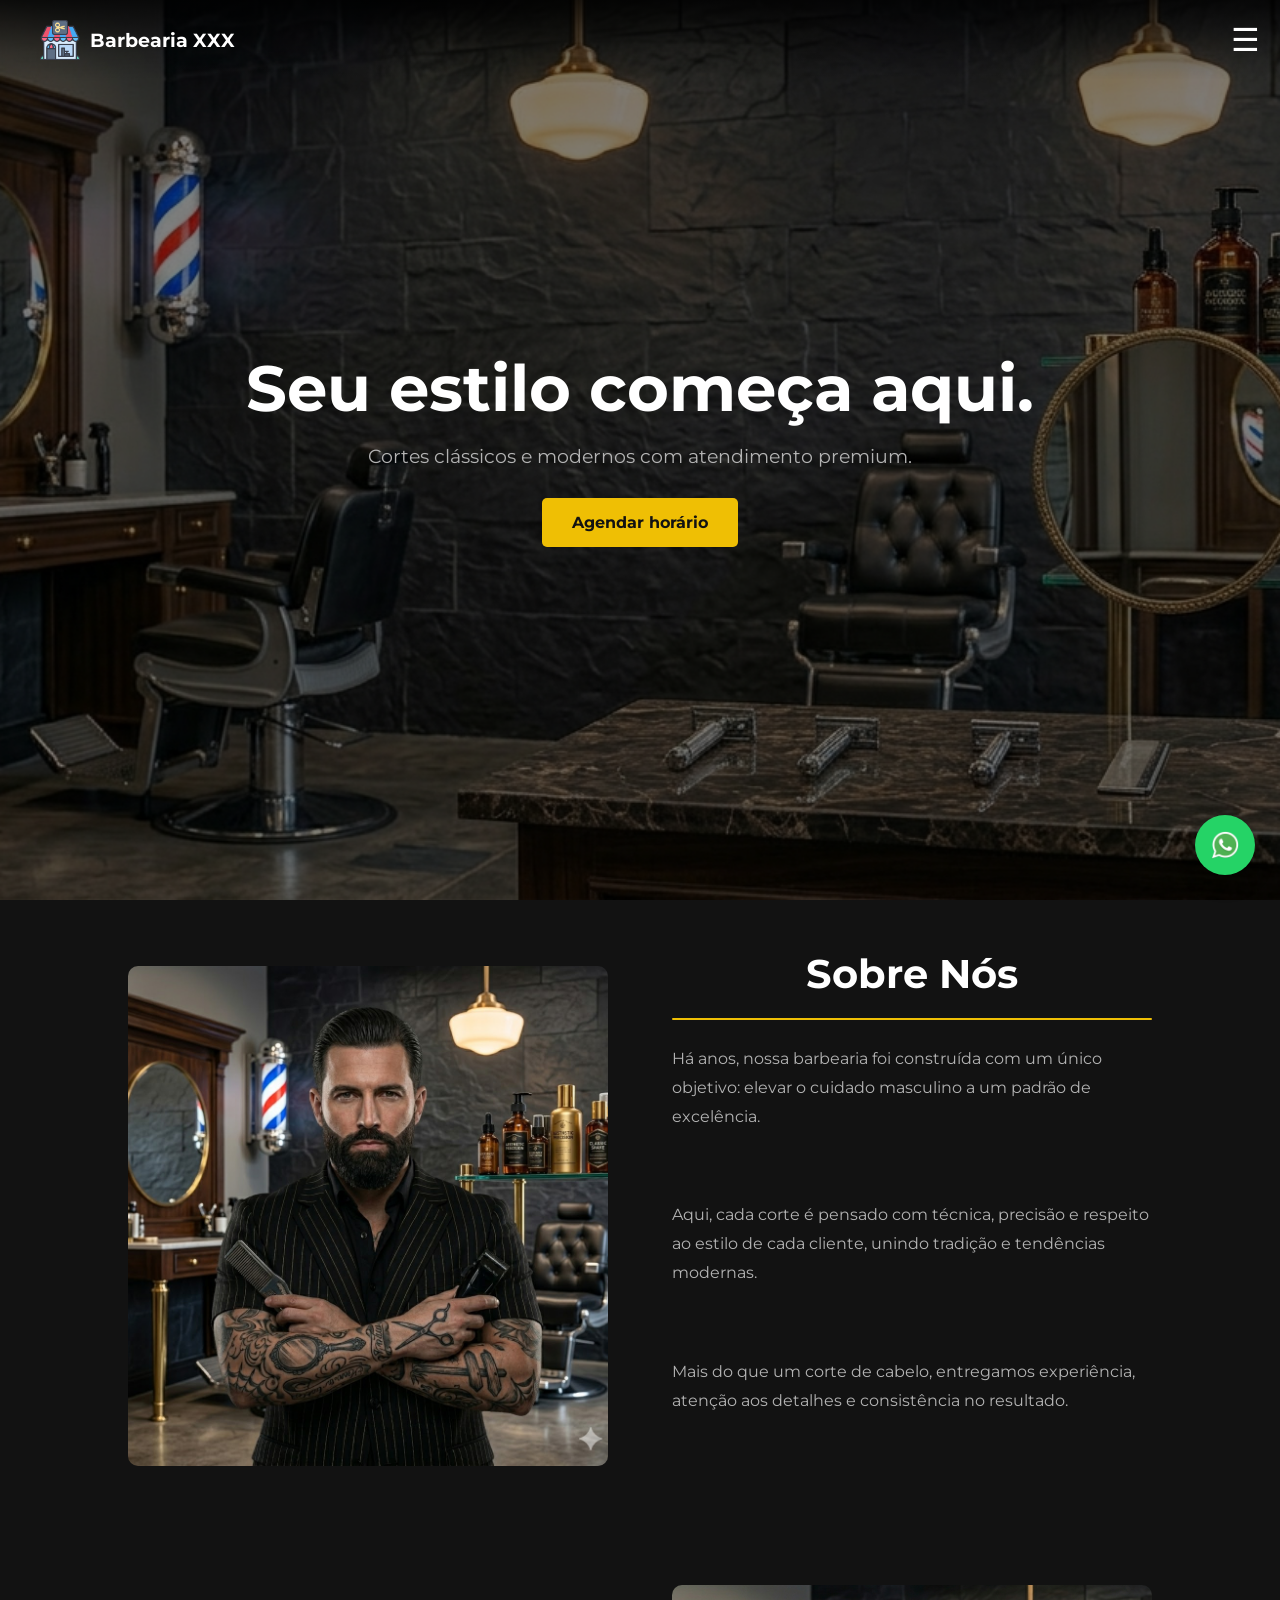
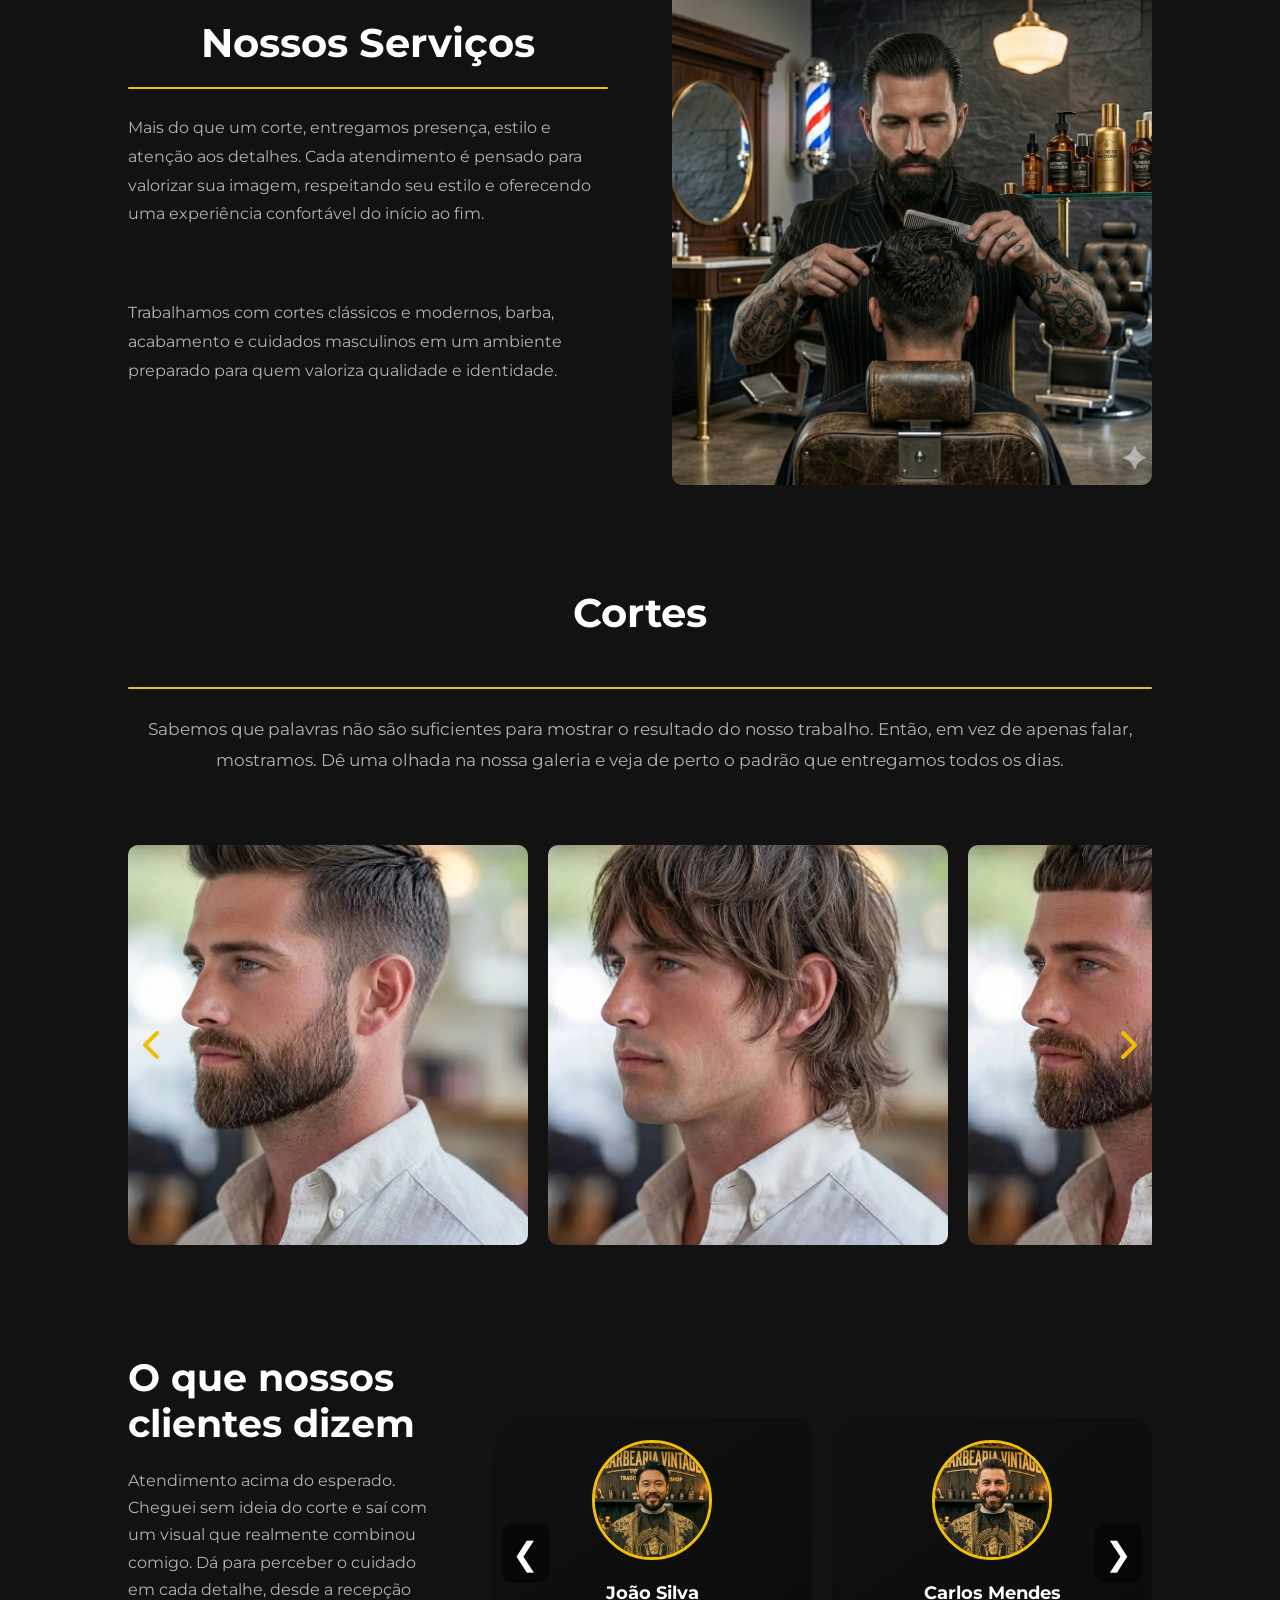
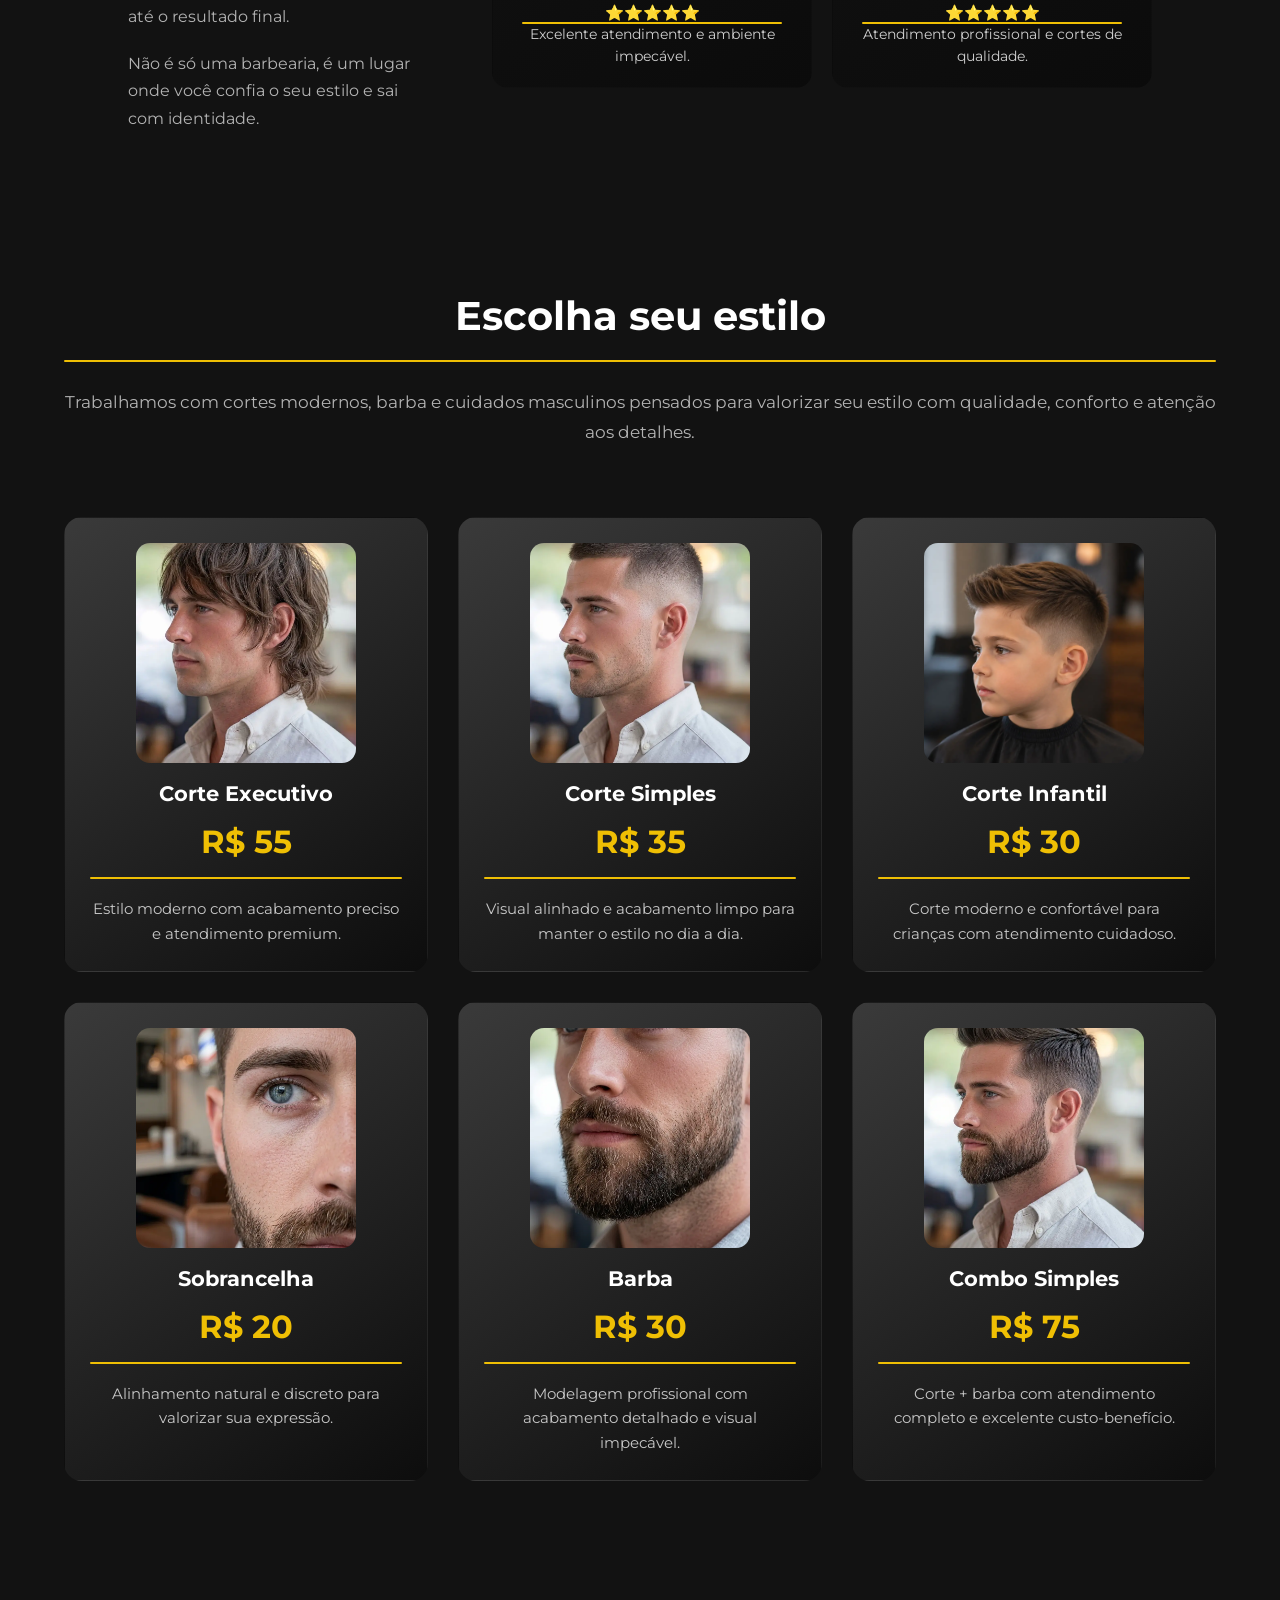
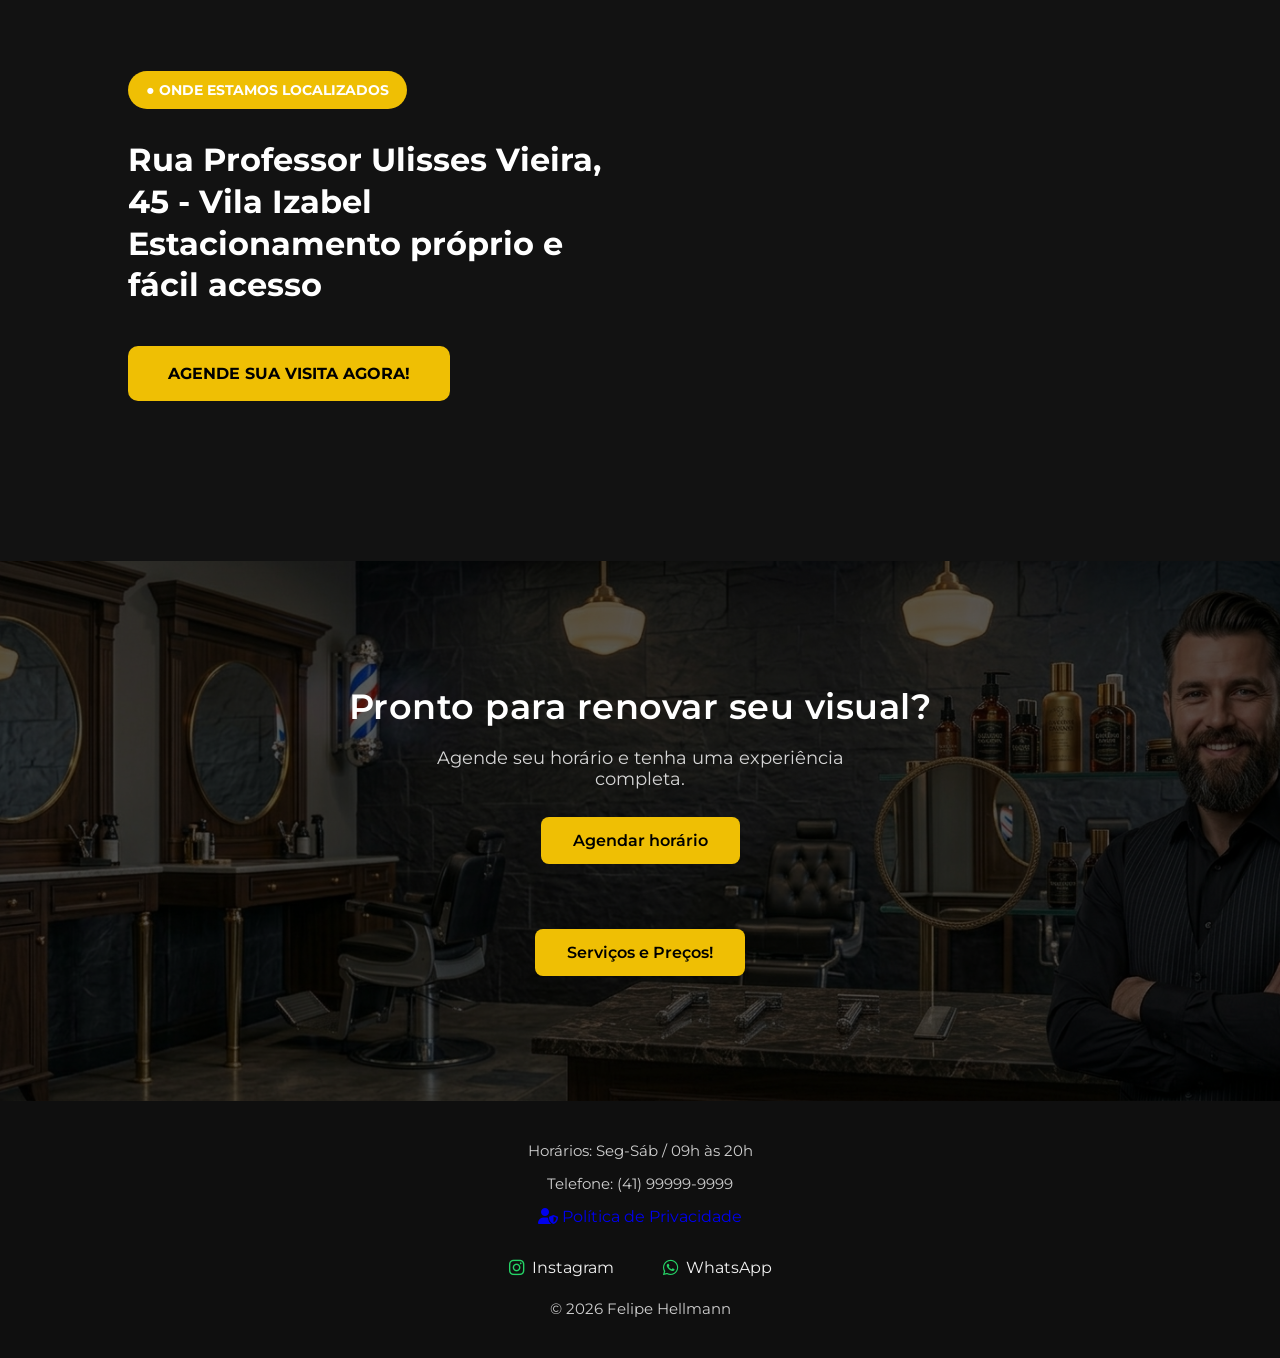
==== commit e3075432: "correção da galeria para ela dar play automaticamente, adição da pagina de politicas de privadidade," ====
--- a/index.html
+++ b/index.html
@@ -21,6 +21,7 @@
     <link href="https://fonts.googleapis.com/css2?family=Poppins:wght@400;700&display=swap" rel="stylesheet">
 
     <!-- CSS -->
+
     <link rel="stylesheet" href="CSS/global.css">
     <link rel="stylesheet" href="CSS/reset.css">
     <link rel="stylesheet" href="CSS/variavel.css">
@@ -28,6 +29,8 @@
     <link rel="stylesheet" href="CSS/navbar.css">
     <link rel="stylesheet" href="CSS/galeria.css">
     <link rel="stylesheet" href="CSS/responsivo.css">
+    <link rel="stylesheet" href="CSS/servicos-preços.css">
+
 
     <!-- Descrição do site -->
 
@@ -53,7 +56,7 @@
 
                 <img src="img/icones/logo.ico" alt="Barbearia" loading="eager" width="40" height="40">
 
-                <span class="brand-name">Barberia XXX</span>
+                <span class="brand-name">Barbearia XXX</span>
 
             </div>
 
@@ -62,7 +65,7 @@
             </div>
             <ul class="menu">
                 <li><a href="index.html">Home</a></li>
-                <li><a href="servico.html">Serviços</a></li>
+                <li><a href="privacidade.html">Serviços</a></li>
 
 
             </ul>
@@ -345,6 +348,127 @@
 
         </section>
 
+        <!-- SERVIÇOS + PREÇOS -->
+
+        <section class="servicos-precos">
+
+            <h2>Escolha seu estilo</h2>
+
+            <div class="linha-divisoria"></div>
+
+            <p>
+                Trabalhamos com cortes modernos, barba e cuidados masculinos
+                pensados para valorizar seu estilo com qualidade, conforto
+                e atenção aos detalhes.
+            </p>
+
+            <div class="servicos-grid">
+
+                <!-- CARD 01 -->
+                <div class="card-servico">
+
+                    <img src="img/cortes/executivo.webp" alt="Corte Executivo" loading="lazy" width="220" height="220">
+
+                    <h3>Corte Executivo</h3>
+
+                    <h1>R$ 55</h1>
+
+                    <div class="linha-divisoria"></div>
+
+                    <p>
+                        Estilo moderno com acabamento preciso e atendimento premium.
+                    </p>
+
+                </div>
+
+                <!-- CARD 02 -->
+                <div class="card-servico">
+
+                    <img src="img/cortes/simples.webp" alt="Corte Simples" loading="lazy" width="220" height="220">
+
+                    <h3>Corte Simples</h3>
+
+                    <h1>R$ 35</h1>
+
+                    <div class="linha-divisoria"></div>
+
+                    <p>
+                        Visual alinhado e acabamento limpo para manter o estilo no dia a dia.
+                    </p>
+
+                </div>
+
+                <!-- CARD 03 -->
+                <div class="card-servico">
+
+                    <img src="img/cortes/infantil.webp" alt="Corte Infantil" loading="lazy" width="220" height="220">
+
+                    <h3>Corte Infantil</h3>
+
+                    <h1>R$ 30</h1>
+
+                    <div class="linha-divisoria"></div>
+
+                    <p>
+                        Corte moderno e confortável para crianças com atendimento cuidadoso.
+                    </p>
+
+                </div>
+
+                <!-- CARD 04 -->
+                <div class="card-servico">
+
+                    <img src="img/cortes/sombrancelha.webp" alt="Sobrancelha" loading="lazy" width="220" height="220">
+
+                    <h3>Sobrancelha</h3>
+
+                    <h1>R$ 20</h1>
+
+                    <div class="linha-divisoria"></div>
+
+                    <p>
+                        Alinhamento natural e discreto para valorizar sua expressão.
+                    </p>
+
+                </div>
+
+                <!-- CARD 05 -->
+                <div class="card-servico">
+
+                    <img src="img/cortes/barba.webp" alt="Barba" loading="lazy" width="220" height="220">
+
+                    <h3>Barba</h3>
+
+                    <h1>R$ 30</h1>
+
+                    <div class="linha-divisoria"></div>
+
+                    <p>
+                        Modelagem profissional com acabamento detalhado e visual impecável.
+                    </p>
+
+                </div>
+
+                <!-- CARD 06 -->
+                <div class="card-servico">
+
+                    <img src="img/cortes/completo.webp" alt="Combo Simples" loading="lazy" width="220" height="220">
+
+                    <h3>Combo Simples</h3>
+
+                    <h1>R$ 75</h1>
+
+                    <div class="linha-divisoria"></div>
+
+                    <p>
+                        Corte + barba com atendimento completo e excelente custo-benefício.
+                    </p>
+
+                </div>
+
+            </div>
+
+        </section>
 
         <section class="localizacao">
 
@@ -423,6 +547,13 @@
             Telefone: (41) 99999-9999
         </p>
 
+        <a href="privacidade.html" target="_blank">
+
+            <i class="fa-solid fa-user-shield"></i>
+           Política de Privacidade
+
+        </a>
+
         <div class="footer-links"> <!-- link da biblioteca -->
 
             <a href="#" target="_blank">
@@ -438,6 +569,7 @@
                 WhatsApp
 
             </a>
+
 
         </div>
 
@@ -455,7 +587,9 @@
 
     </a>
     <!--JAVA SCRIPT -->
-    <script src="js/script.js"></script>
+    <script src="js/menu.js"></script>
+    <script src="js/galeria.js"></script>
+    <script src="js/depoimento.js"></script>
 </body>
 
 </html>
--- a/CSS/global.css
+++ b/CSS/global.css
@@ -1,8 +1,10 @@
 @import url('https://fonts.googleapis.com/css2?family=Montserrat:wght@100..900&display=swap');
-html, body {
-  width: 100%;
-  overflow-x: hidden;
-  
+
+html,
+body {
+    width: 100%;
+    overflow-x: hidden;
+
     background-color: var(--cor-primaria);
 
     color: var(--texto-principal);
@@ -10,24 +12,27 @@
     font-family: 'Montserrat', sans-serif;
 
 }
-img{
+
+img {
     max-width: 100%;
 
 }
 
-a{
+a {
     text-decoration: none;
 }
 
-ul{
+ul {
     list-style: none;
 }
 
-h2,h3{
-  font-family: 'Montserrat', sans-serif;
-        font-weight: 700;
+h2,
+h3 {
+    font-family: 'Montserrat', sans-serif;
+    font-weight: 700;
 
 }
+
 h1 {
     font-size: 3rem;
     line-height: 1.1;
@@ -37,15 +42,15 @@
 h2 {
     font-size: 2.4rem;
     line-height: 1.2;
-   
+
 }
 
 h3 {
     font-size: 1.3rem;
-   
+
 }
 
-.section{
+.section {
 
     margin-top: 50px;
 }
--- a/CSS/variavel.css
+++ b/CSS/variavel.css
@@ -66,6 +66,7 @@
   line-height: 1.8;
 
   gap: 80px;
+  margin: 25px auto 70px auto;
 
 }
 
@@ -117,7 +118,8 @@
   line-height: 1.8;
 
   gap: 80px;
-
+  
+ margin: 25px auto 70px auto;
 
 }
 
--- a/CSS/navbar.css
+++ b/CSS/navbar.css
@@ -6,17 +6,15 @@
 
     padding: 20px 40px;
 
-    background: linear-gradient(
-        to bottom,
-        rgba(0,0,0,0.75),
-        rgba(0,0,0,0.45),
-        rgba(0,0,0,0.15),
-        transparent
-    );
+    background: linear-gradient(to bottom,
+            rgba(0, 0, 0, 0.75),
+            rgba(0, 0, 0, 0.45),
+            rgba(0, 0, 0, 0.15),
+            transparent);
     z-index: 1000;
 }
 
-.navbar{
+.navbar {
 
     display: flex;
 
@@ -25,7 +23,8 @@
     align-items: center;
 
 }
-.brand{
+
+.brand {
 
     display: flex;
 
@@ -34,13 +33,15 @@
     gap: 10px;
 
 }
-.brand-name{
+
+.brand-name {
 
     font-size: 1.2rem;
 
     font-weight: 700;
 
 }
+
 .menu {
     position: fixed;
     top: 0;
@@ -49,18 +50,16 @@
     width: 100%;
     height: 100px;
 
-background: linear-gradient(
-    to bottom,
-    rgba(0, 0, 0, 0.85) 0%,
-    rgba(0, 0, 0, 0.75) 10%,
-    rgba(0, 0, 0, 0.60) 20%,
-    rgba(0, 0, 0, 0.45) 40%,
-    rgba(0, 0, 0, 0.30) 60%,
-    rgba(0, 0, 0, 0.15) 80%,
-    rgba(0, 0, 0, 0.00) 100%
-);
+    background: linear-gradient(to bottom,
+            rgba(0, 0, 0, 0.85) 0%,
+            rgba(0, 0, 0, 0.75) 10%,
+            rgba(0, 0, 0, 0.60) 20%,
+            rgba(0, 0, 0, 0.45) 40%,
+            rgba(0, 0, 0, 0.30) 60%,
+            rgba(0, 0, 0, 0.15) 80%,
+            rgba(0, 0, 0, 0.00) 100%);
 
-    
+
 
     display: flex;
     justify-content: center;
@@ -72,6 +71,7 @@
 
     z-index: 1500;
 }
+
 .menu a {
     color: var(--texto-principal);
     transition: 0.3s;
@@ -80,14 +80,17 @@
 .menu a:hover {
     color: var(--cor-secundaria);
 }
+
 .menu-mobile-btn {
     display: none;
 }
+
 .menu.ativo {
     transform: translateY(0);
 }
+
 .btn {
-      z-index: 3000 !important;
+    z-index: 3000 !important;
     position: fixed;
     top: 20px;
     right: 20px;
@@ -97,4 +100,4 @@
 
     cursor: pointer;
     z-index: 2000;
-}
+}
--- a/CSS/galeria.css
+++ b/CSS/galeria.css
@@ -2,107 +2,115 @@
    GALERIA BASE
 ========================= */
 .galeria {
-    padding: 50px 10%;
+  padding: 50px 10%;
 }
 
 .galeria h2 {
-    text-align: center;
-    font-size: 2.5rem;
-    margin-bottom: 50px;
+  text-align: center;
+  font-size: 2.5rem;
+  margin-bottom: 50px;
 }
 
 /* =========================
    VIEWPORT (JANELA FIXA)
 ========================= */
 .galeria-container {
-    position: relative;
-    overflow: hidden;
-
-    width: 100%;
-    max-width: calc(400px * 3 + 40px); /* 3 imagens + gaps */
-
-    margin: 0 auto;
+  position: relative;
+  overflow: hidden;
+
+  width: 100%;
+  max-width: calc(400px * 3 + 40px);
+  /* 3 imagens + gaps */
+
+  margin: 0 auto;
 }
 
 /* =========================
    TRILHO (MOVIMENTO JS)
 ========================= */
 .galeria-imagens {
-    display: flex;
-    gap: 20px;
-
-    will-change: transform;
-    transition: transform 0.6s ease;
+  display: flex;
+  gap: 20px;
+
+  will-change: transform;
+  transition: transform 0.6s ease;
 }
 
 /* =========================
    IMAGENS (FIXAS)
 ========================= */
 .galeria-imagens img {
-    width: 400px;
-    height: 400px;
-    object-fit: cover;
-
-    border-radius: 10px;
-    flex-shrink: 0;
+  width: 400px;
+  height: 400px;
+  object-fit: cover;
+
+  border-radius: 10px;
+  flex-shrink: 0;
 }
 
 /* =========================
    BOTÕES
 ========================= */
 .galeria-click {
-    position: absolute;
-    top: 0;
-    width: 60px;
-    height: 100%;
-    cursor: pointer;
-    z-index: 5;
-    background: transparent;
+  position: absolute;
+  top: 0;
+  width: 60px;
+  height: 100%;
+  cursor: pointer;
+  z-index: 5;
+  background: transparent;
 }
 
 .galeria-click.left {
-    left: 0;
+  left: 0;
 }
 
 .galeria-click.right {
-    right: 0;
+  right: 0;
 }
 
 /* SETAS */
 .galeria-click.left::before,
 .galeria-click.right::before {
-    font-family: 'Font Awesome 6 Free';
-    font-weight: 900;
-    font-size: 2rem;
-    color: var(--cor-secundaria);
-
-    position: absolute;
-    top: 50%;
-    transform: translateY(-50%);
+  font-family: 'Font Awesome 6 Free';
+  font-weight: 900;
+  font-size: 2rem;
+  color: var(--cor-secundaria);
+
+  position: absolute;
+  top: 50%;
+  transform: translateY(-50%);
 }
 
 .galeria-click.left::before {
-    content: '\f053';
-    left: 15px;
+  content: '\f053';
+  left: 15px;
 }
 
 .galeria-click.right::before {
-    content: '\f054';
-    right: 15px;
+  content: '\f054';
+  right: 15px;
 }
 
 /* =========================
    TEXTO
 ========================= */
 .galeria p {
-    text-align: center;
-    max-width: 900px;
-    margin: 0 auto 50px auto;
-
-    font-size: 1.05rem;
-    line-height: 1.7;
-
-    color: var(--texto-secundario);
+
+
+  width: 100%;
+  max-width: 1200px;
+
+  margin: 25px auto 70px auto;
+
+  color: var(--texto-secundario);
+
+  line-height: 1.8;
+
+  text-align: center;
+
+  font-size: 1.05rem;
+
 }
 
 /*//////////// CARDS DOS CLIENTES //////////////*/
@@ -247,7 +255,7 @@
   z-index: 10;
 
   padding: 10px;
-  background: rgba(0,0,0,0.5);
+  background: rgba(0, 0, 0, 0.5);
   border-radius: 10px;
 }
 
--- a/CSS/responsivo.css
+++ b/CSS/responsivo.css
@@ -1,8 +1,35 @@
 @media (max-width: 768px) {
 
-  h1, h2, h3, p {
+h1,
+h2,
+h3,
+p {
     text-align: center;
-  }
+}
+
+/* =========================
+   TIPOGRAFIA MOBILE
+========================= */
+
+h1 {
+    font-size: 2.3rem;
+    line-height: 1.2;
+}
+
+h2 {
+    font-size: 1.9rem;
+    line-height: 1.3;
+}
+
+h3 {
+    font-size: 1.2rem;
+    line-height: 1.4;
+}
+
+p {
+    font-size: 0.95rem;
+    line-height: 1.7;
+}
     .brand-name {
     display: none;
   }
@@ -75,6 +102,7 @@
   .btn {
     z-index: 99999;
   }
+/* wpp botão */
 
   .whatsapp-btn {
     z-index: 99999;
@@ -82,6 +110,60 @@
     right: 20px;
   }
 }
+/*serviços e preços */
+
+/* =========================
+   SERVIÇOS / PREÇOS MOBILE
+========================= */
+
+@media (max-width: 768px) {
+
+    .servicos-precos {
+
+        padding: 60px 20px;
+    }
+
+    .servicos-grid {
+
+        display: grid;
+
+        grid-template-columns: 1fr !important;
+
+        gap: 25px;
+    }
+
+    .card-servico {
+
+        width: 100%;
+
+        max-width: 380px;
+
+        margin: 0 auto;
+    }
+
+    .card-servico img {
+
+        width: 100%;
+
+        max-width: 100%;
+
+        height: 220px;
+
+        object-fit: cover;
+    }
+
+    .servicos-precos h2 {
+
+        font-size: 2rem;
+    }
+
+    .servicos-precos p {
+
+        font-size: 0.95rem;
+
+        margin-bottom: 40px;
+    }
+}
 
 /*TABLET 769PX - 1024PX*/
 
@@ -136,6 +218,15 @@
   }
   
 }
+/* serviços e preços */ 
+
+    .servicos-grid {
+
+        grid-template-columns: repeat(2, 1fr);
+    }
+
+    /*=============================================================================*/
+    
 /*TELAS GRANDES ACIMA DE 1440PX*/
 
 @media (min-width: 1440px) {
--- a/CSS/servicos-preços.css
+++ b/CSS/servicos-preços.css
@@ -0,0 +1,165 @@
+/* =========================
+   SERVIÇOS / PREÇOS
+========================= */
+
+.servicos-precos {
+      width: 100%;
+    max-width: 1400px;
+    margin: 0 auto;
+
+    padding: 80px 5%;
+}
+
+.servicos-precos h2 {
+    font-size: 2.5rem;
+    margin-bottom: 20px;
+    text-align: center;
+    
+}
+
+.servicos-precos p {
+
+    width: 100%;
+    max-width: 1200px;
+
+    margin: 25px auto 70px auto;
+
+    color: var(--texto-secundario);
+
+    line-height: 1.8;
+
+    text-align: center;
+
+    font-size: 1.05rem;
+}
+
+/* =========================
+   GRID DOS CARDS
+========================= */
+
+.servicos-grid {
+    display: grid;
+
+    grid-template-columns: repeat(3, 1fr);
+
+    gap: 30px;
+
+       width: 100%;
+}
+
+/* =========================
+   CARD
+========================= */
+
+.card-servico {
+
+    background: linear-gradient(
+        145deg,
+        #3a3a3a,
+        #0d0d0d
+    );
+
+    border: 1px solid transparent;
+
+    border-radius: 18px;
+
+    padding: 25px;
+
+    transition: 0.35s ease;
+
+    display: flex;
+    flex-direction: column;
+    align-items: center;
+
+    gap: 18px;
+
+    overflow: hidden;
+}
+
+/* HOVER */
+
+.card-servico:hover {
+
+    transform: translateY(-8px);
+
+    border-color: var(--cor-secundaria);
+
+    box-shadow:
+        0 10px 30px rgba(0,0,0,0.35),
+        0 0 12px rgba(239, 191, 4, 0.25);
+}
+
+/* =========================
+   IMAGEM
+========================= */
+
+.card-servico img {
+
+    width: 100%;
+    max-width: 220px;
+
+    height: 220px;
+
+    object-fit: cover;
+
+    border-radius: 14px;
+}
+
+/* =========================
+   TITULO
+========================= */
+
+.card-servico h3 {
+
+    font-size: 1.3rem;
+
+    color: white;
+}
+
+/* =========================
+   PREÇO
+========================= */
+
+.card-servico h1 {
+
+    font-size: 2rem;
+
+    color: var(--cor-secundaria);
+
+    font-weight: 700;
+}
+
+/* =========================
+   LINHA
+========================= */
+
+.card-servico .linha-divisoria {
+
+    width: 100%;
+    height: 2px;
+
+    background: var(--cor-secundaria);
+
+    border-radius: 999px;
+}
+
+/* =========================
+   TEXTO
+========================= */
+
+.card-servico p {
+
+    font-size: 0.95rem;
+
+    line-height: 1.6;
+
+    color: #c7c7c7;
+
+    margin: 0;
+}
+
+/* =========================
+   RESPONSIVO
+========================= */
+
+
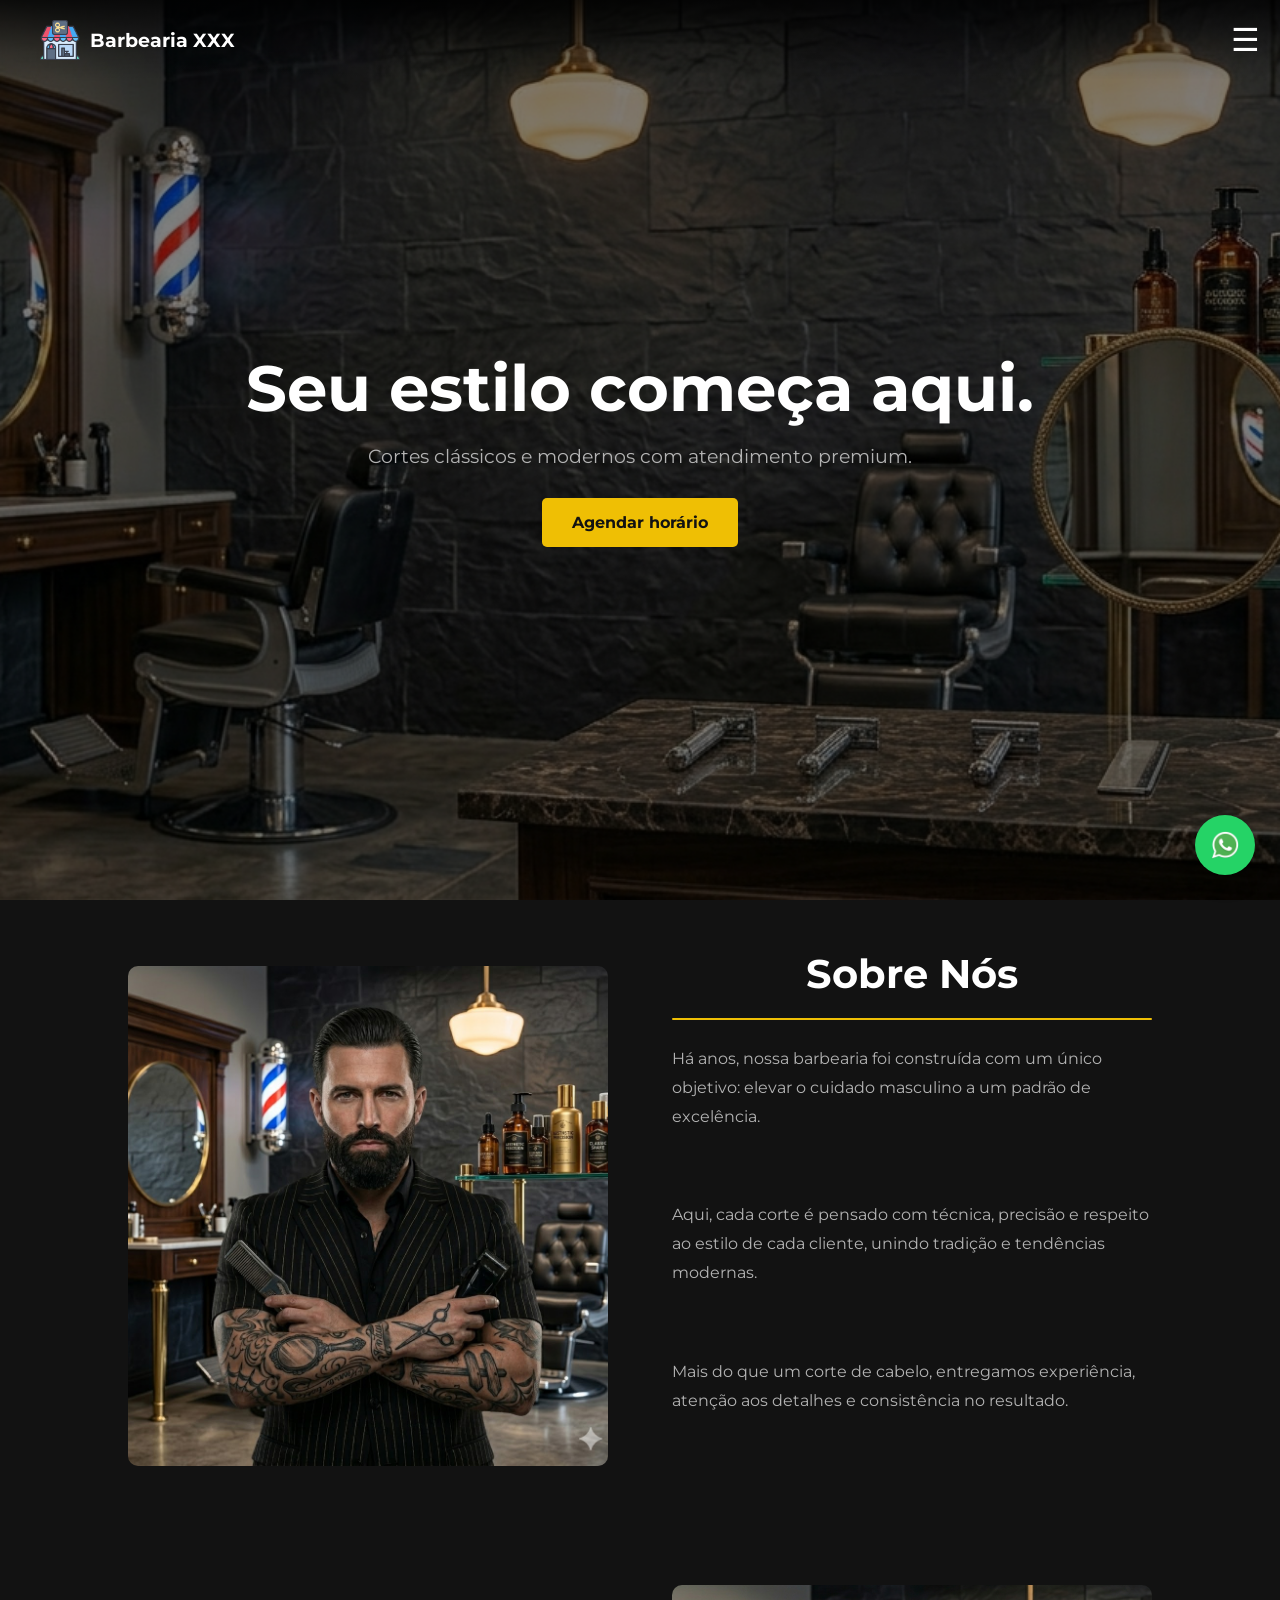
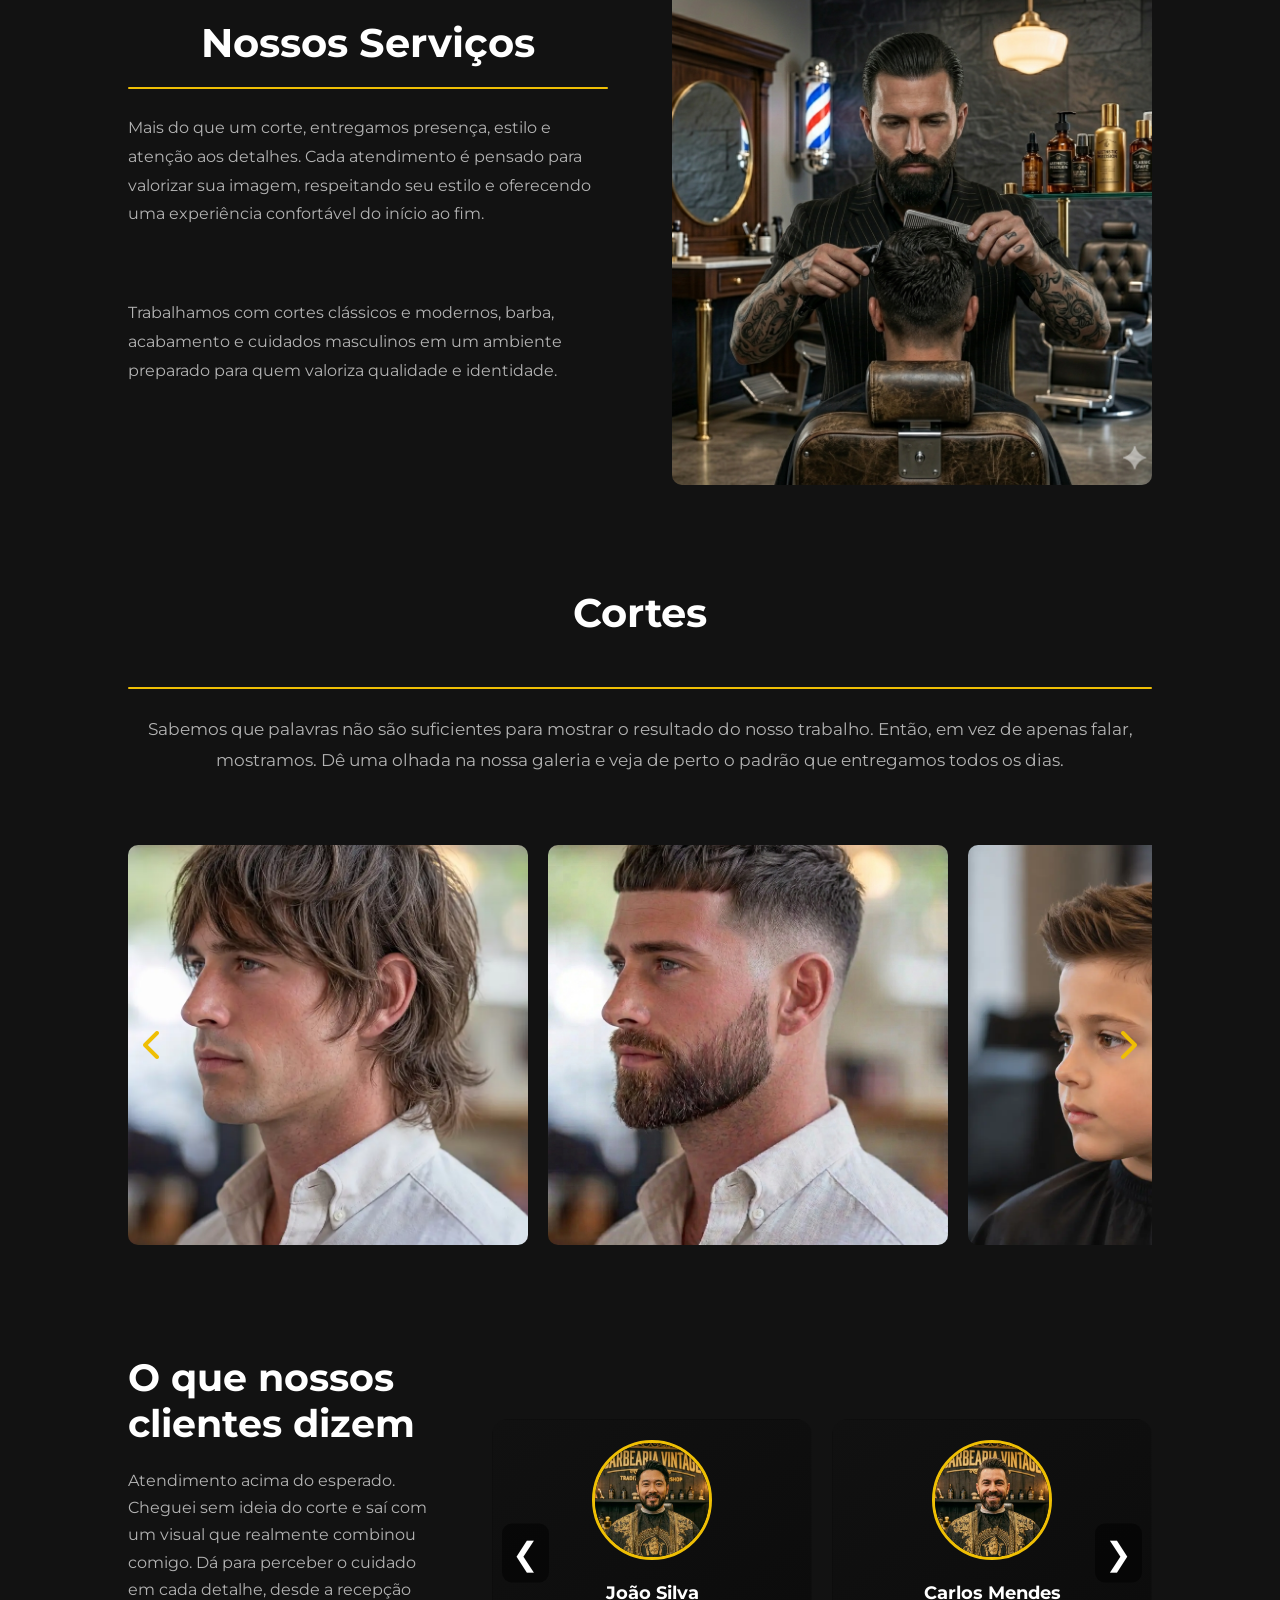
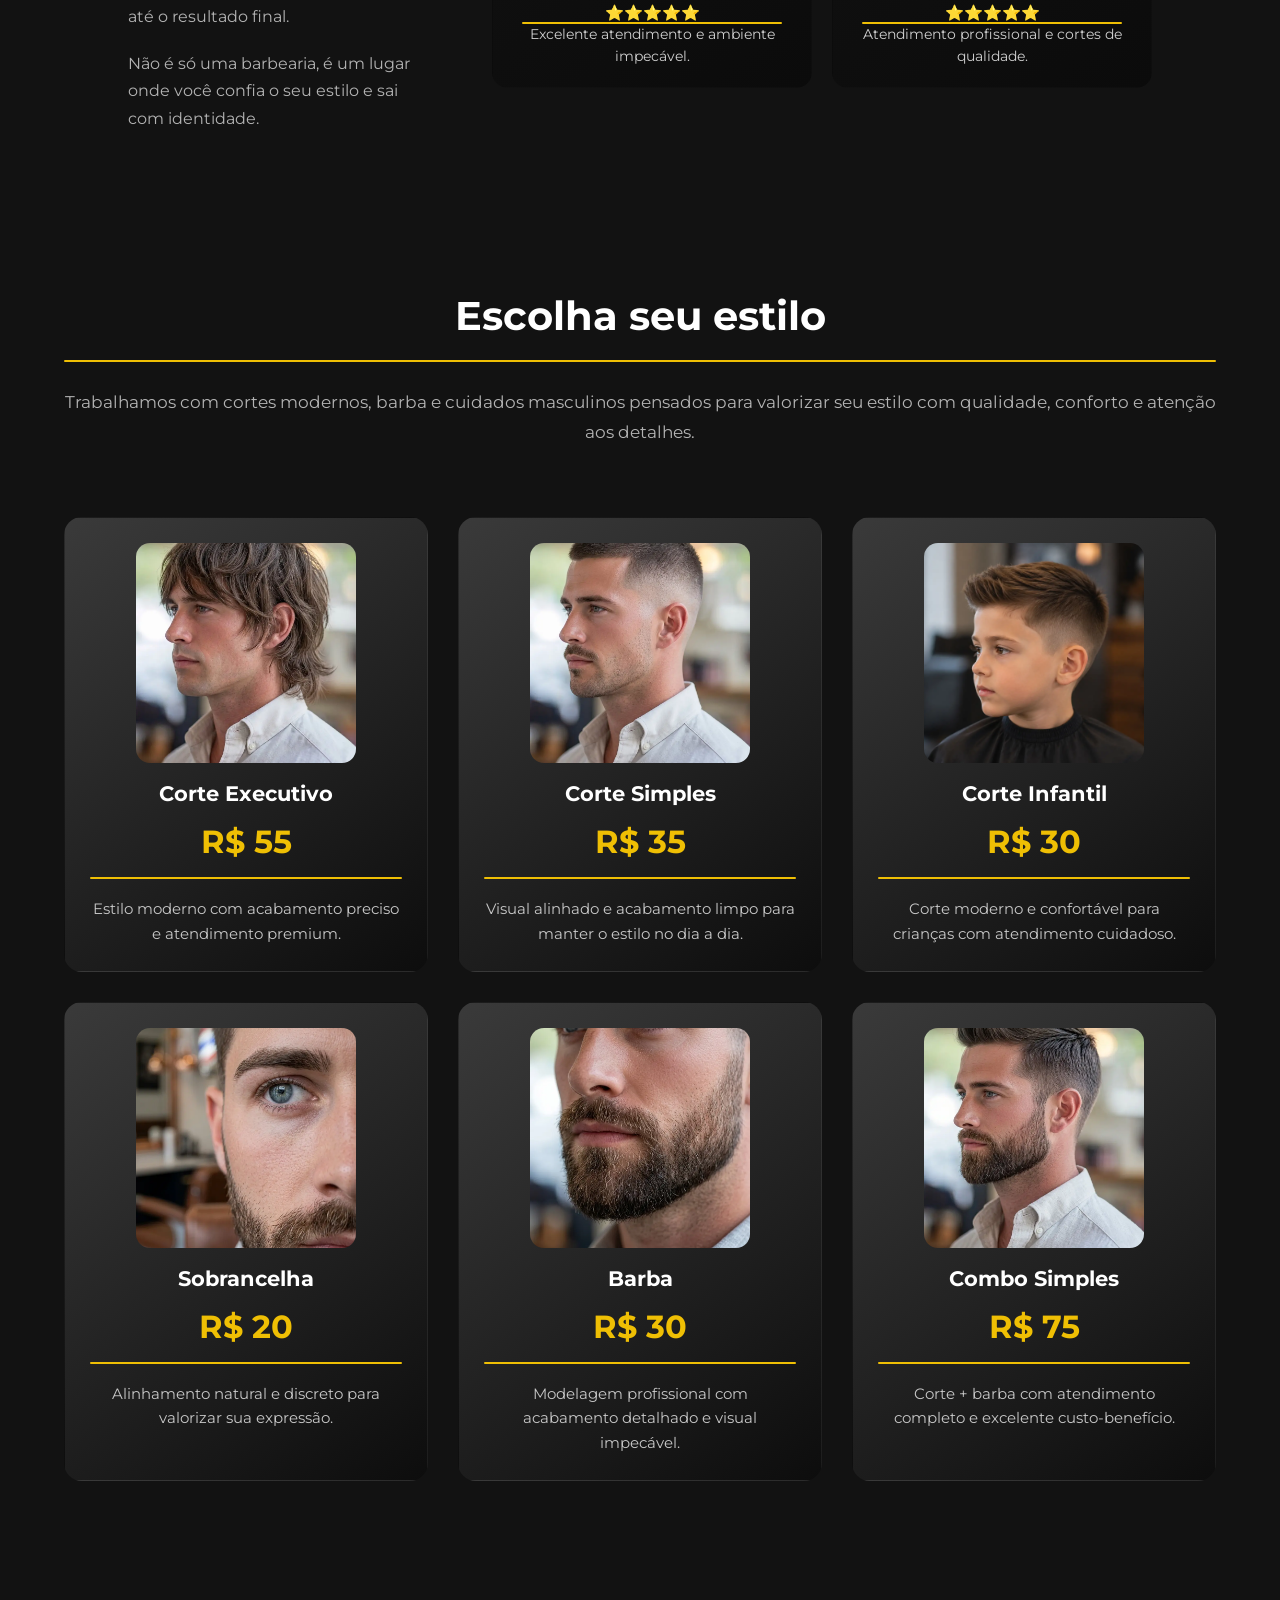
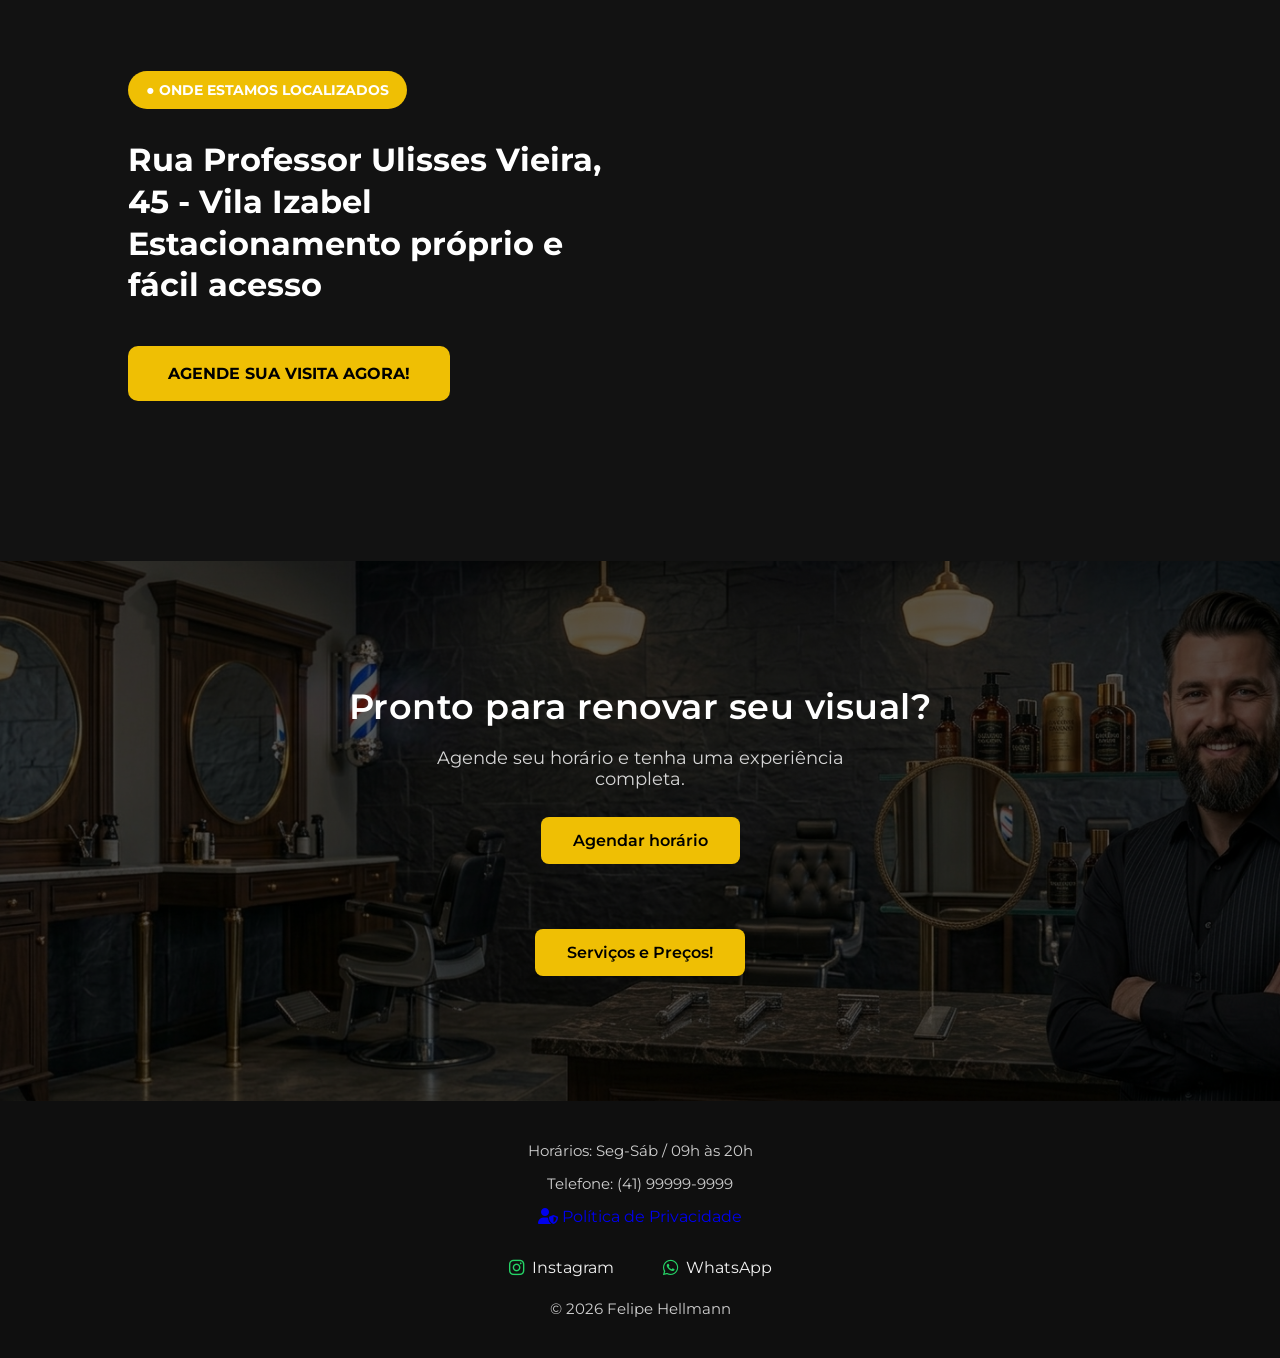
==== commit 6e5140c2: "adição da pagina de agendamento junto do seu css e js" ====
--- a/index.html
+++ b/index.html
@@ -65,7 +65,7 @@
             </div>
             <ul class="menu">
                 <li><a href="index.html">Home</a></li>
-                <li><a href="privacidade.html">Serviços</a></li>
+                <li><a href="agenda.html">Agendamento</a></li>
 
 
             </ul>
@@ -550,7 +550,7 @@
         <a href="privacidade.html" target="_blank">
 
             <i class="fa-solid fa-user-shield"></i>
-           Política de Privacidade
+            Política de Privacidade
 
         </a>
 
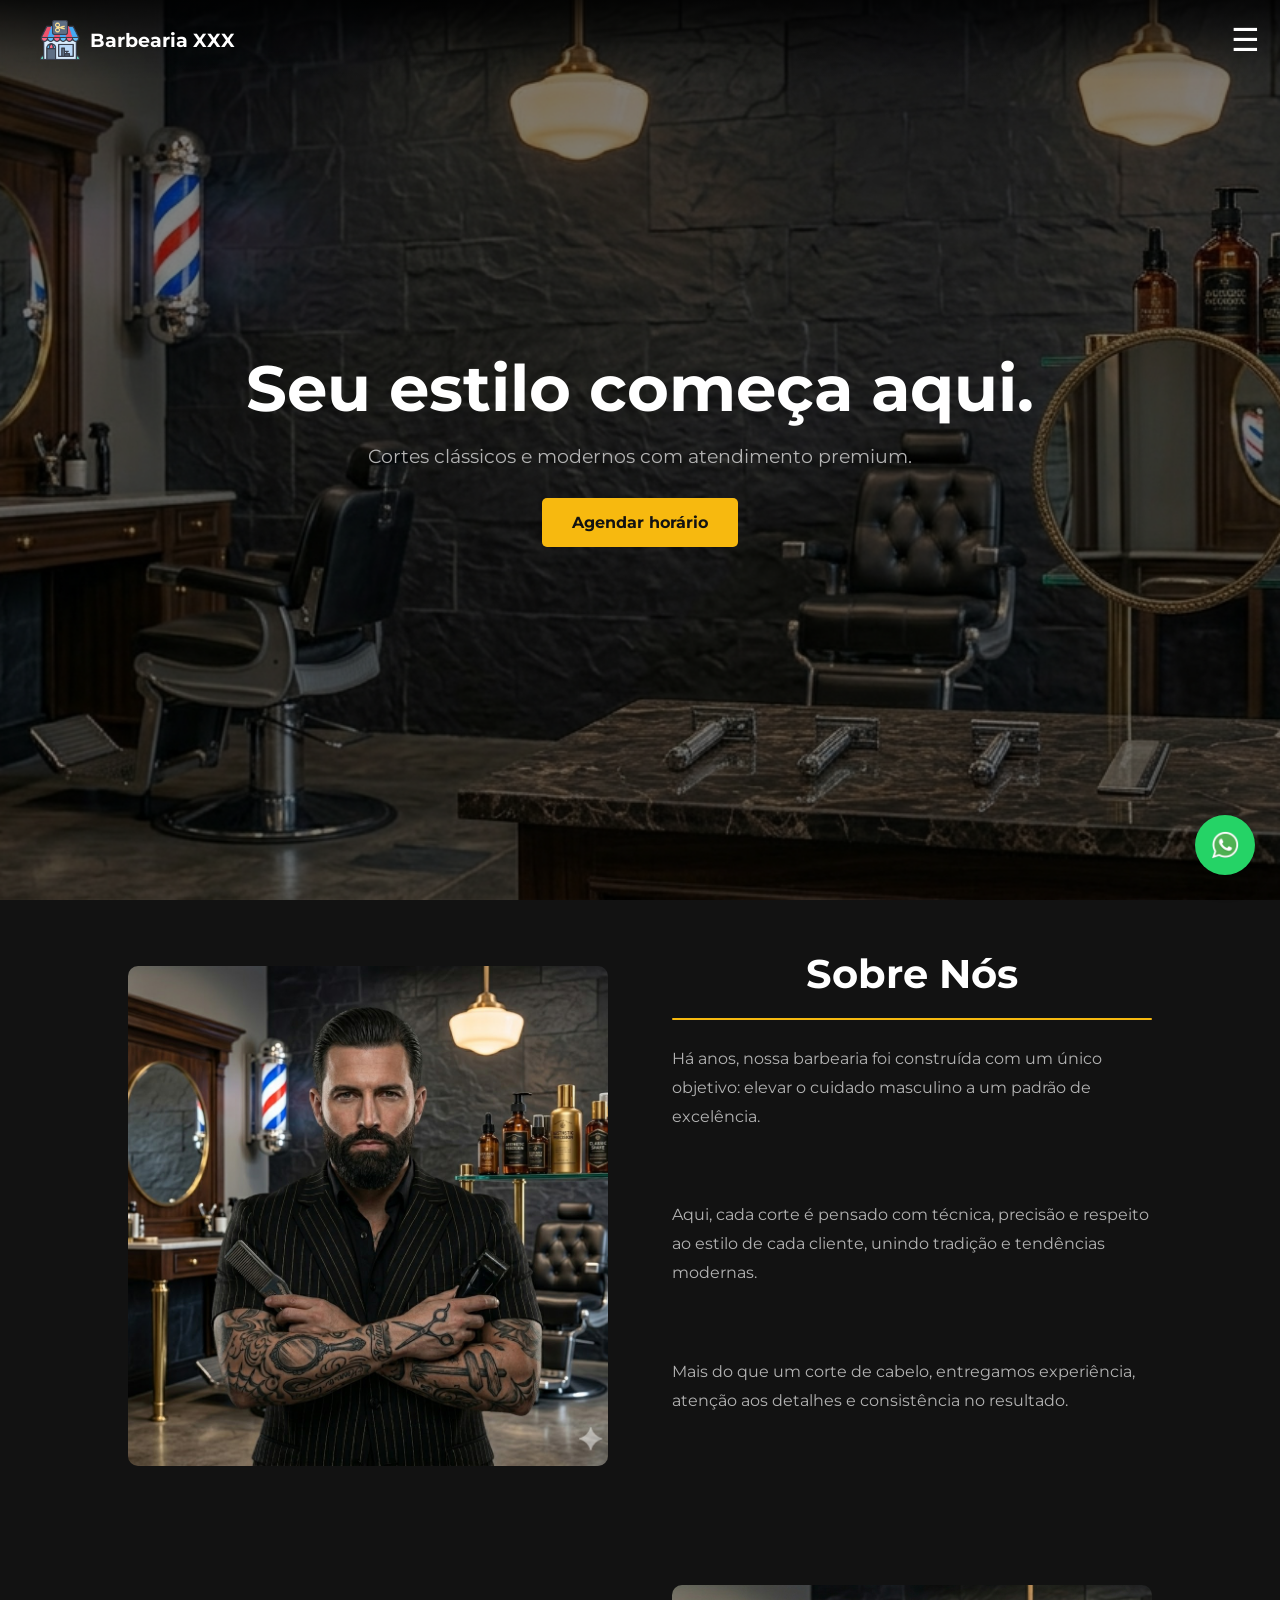
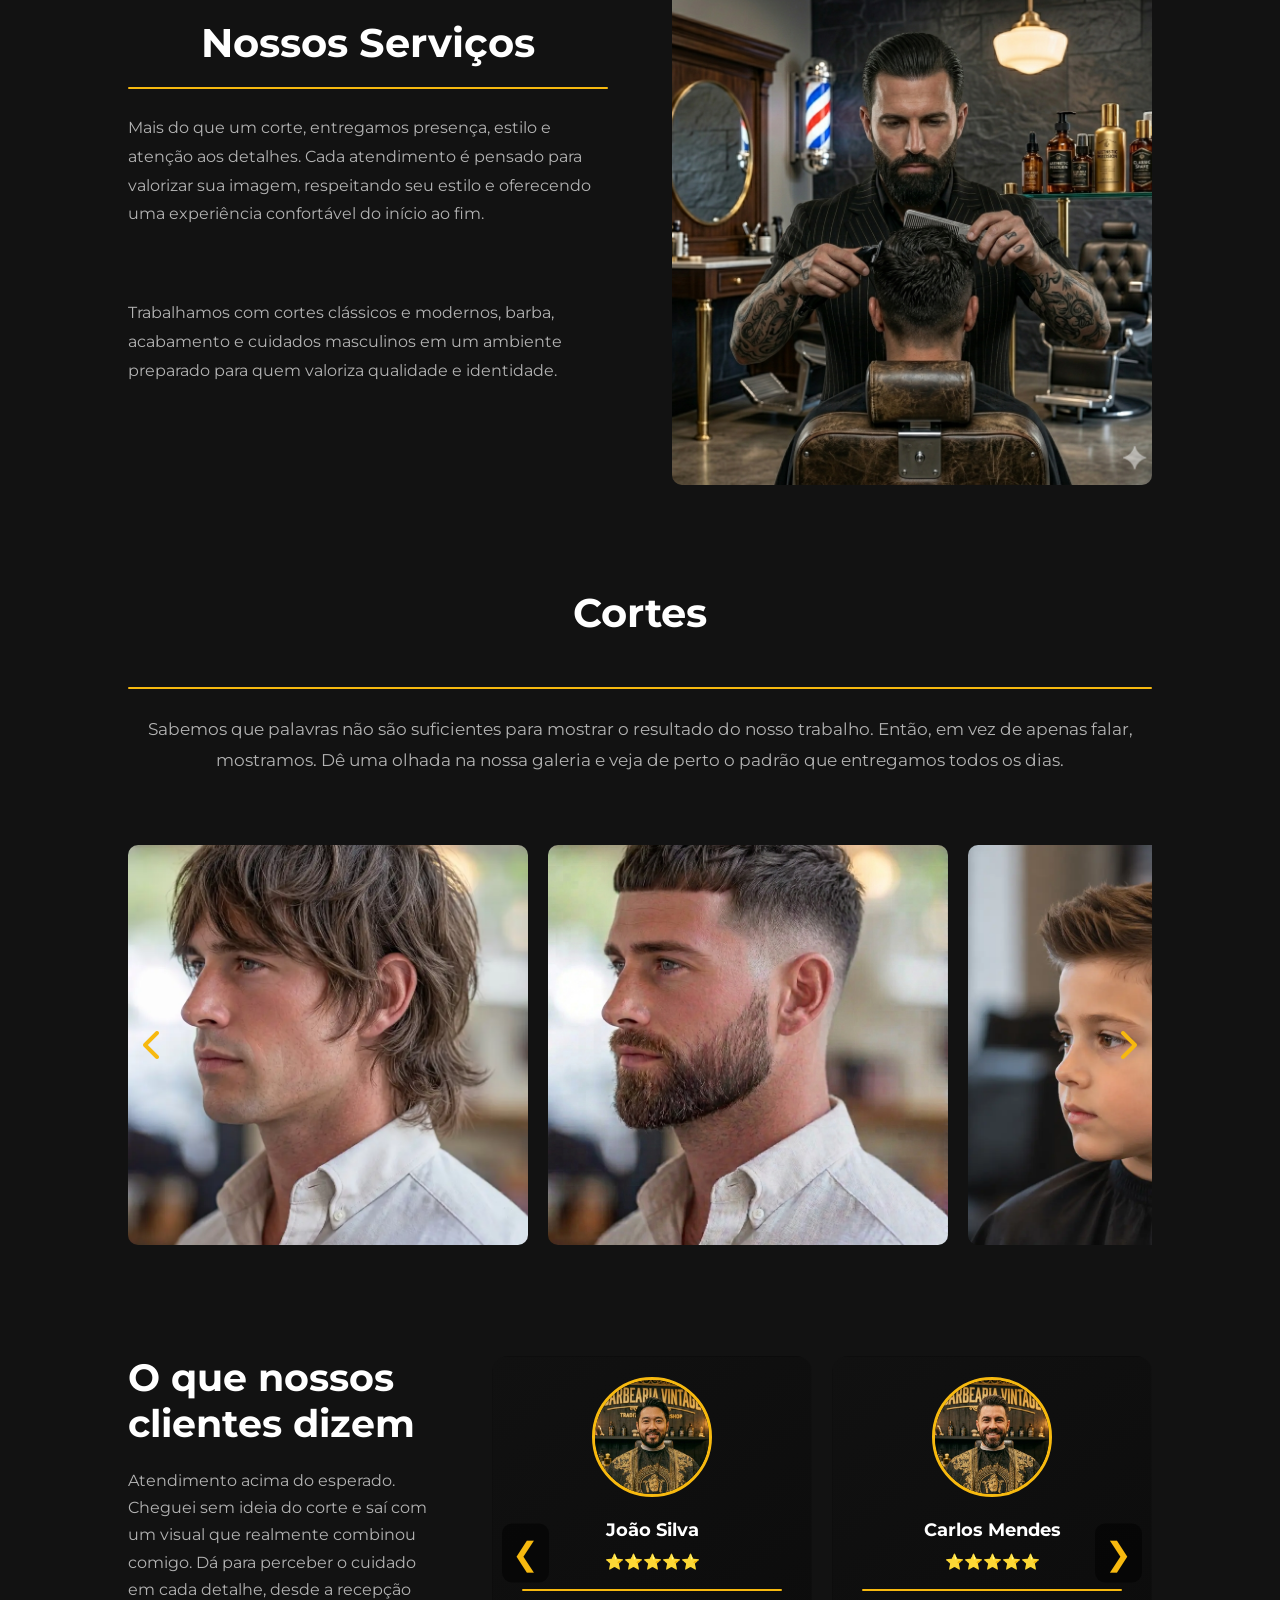
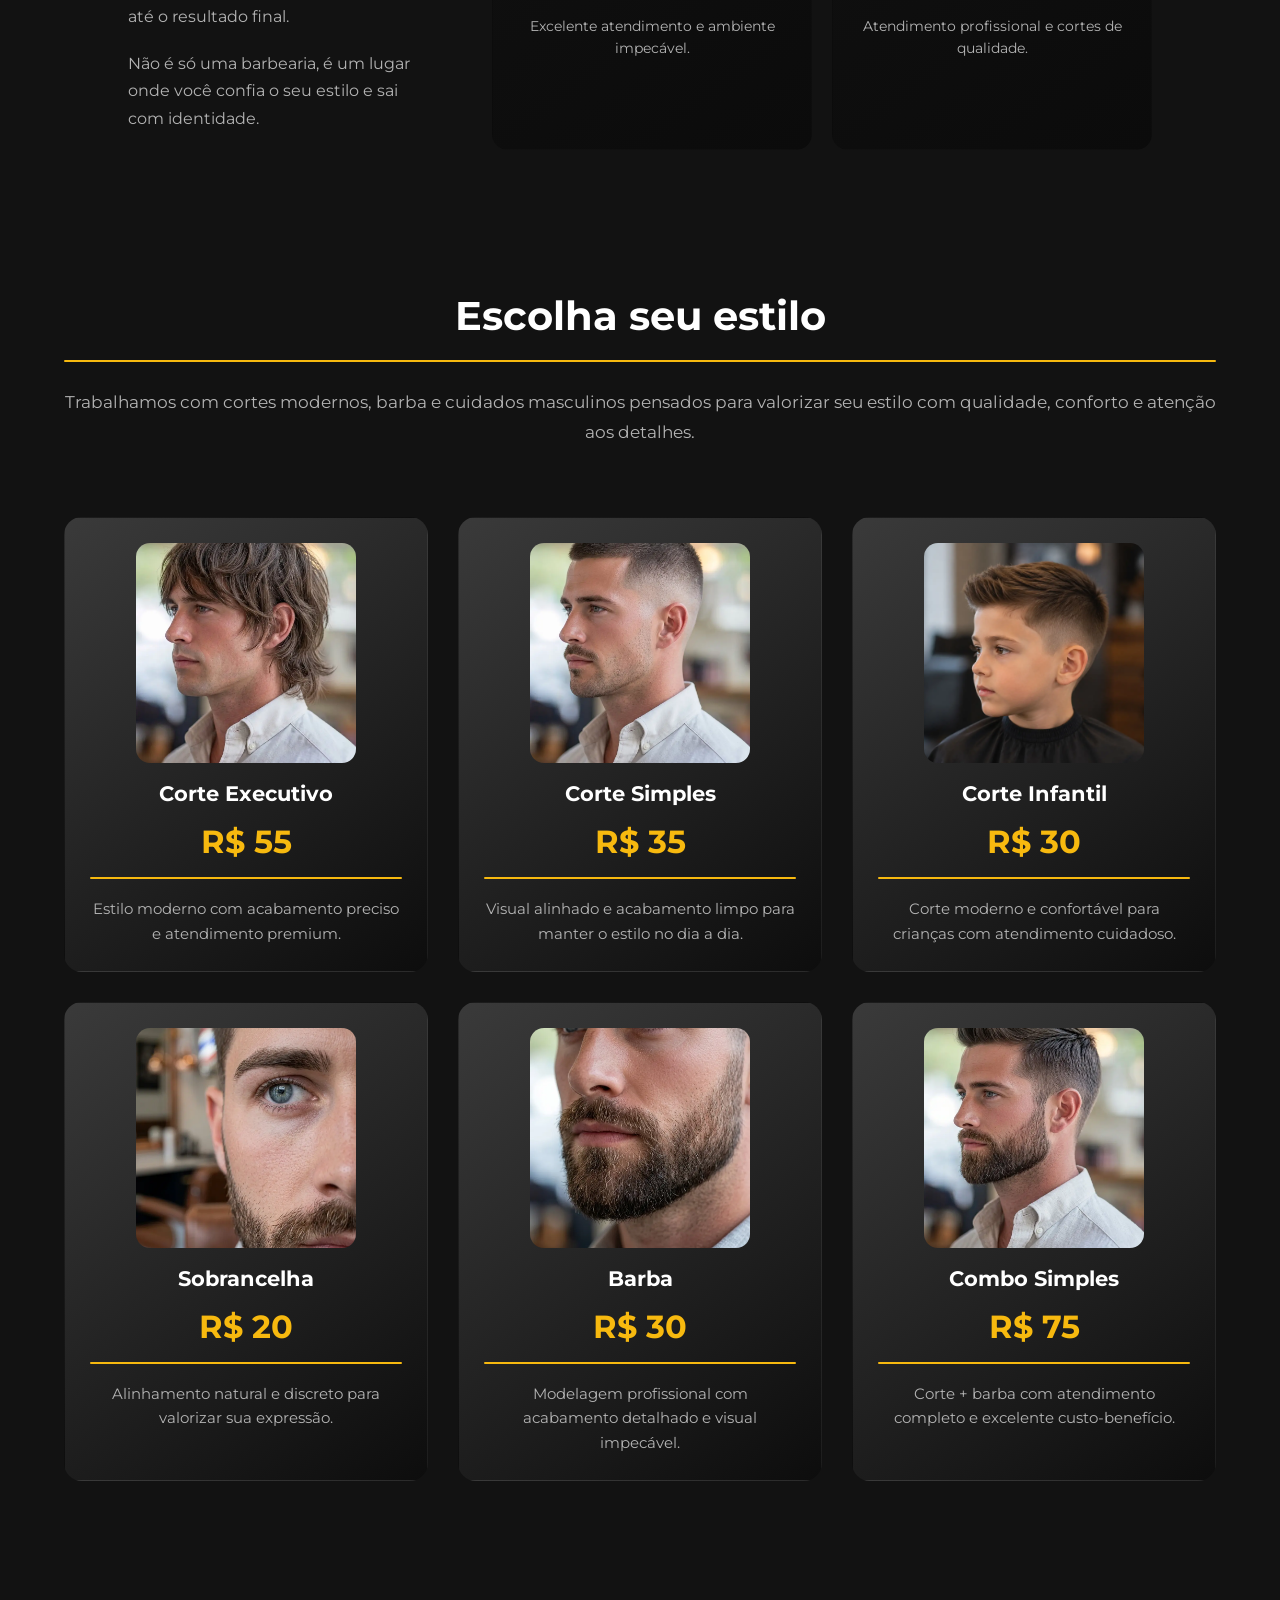
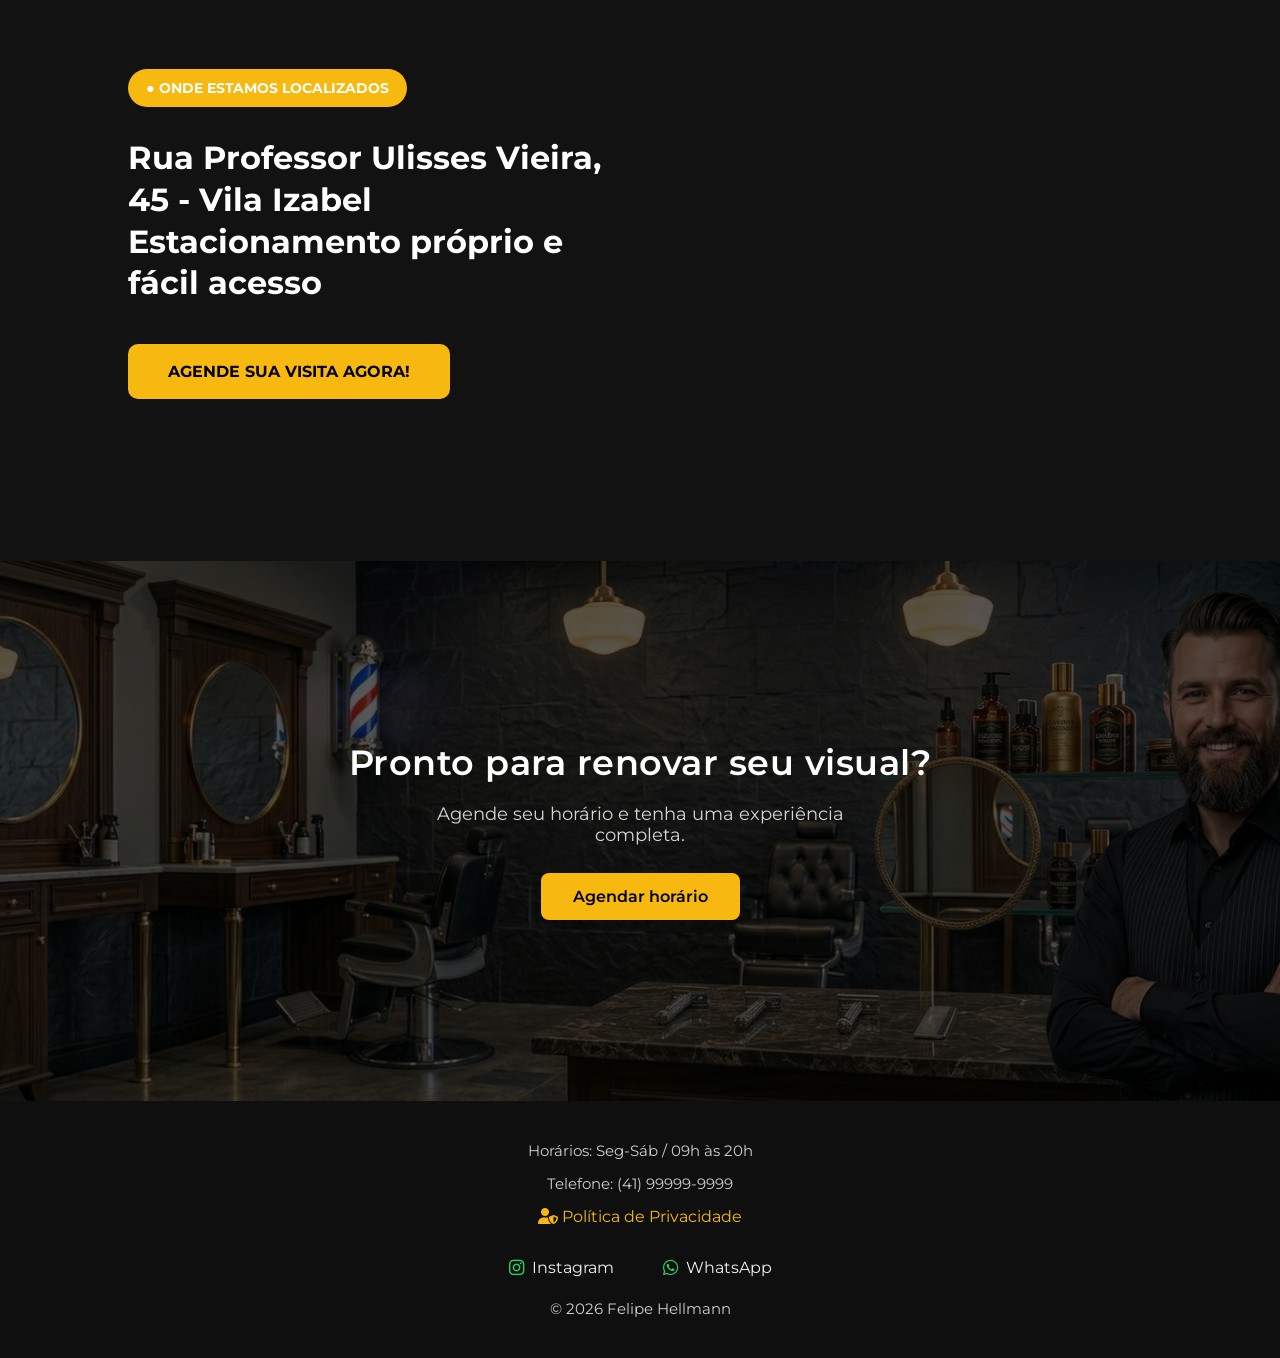
==== commit ba1ba92d: "organização do css e adição de detalhes" ====
--- a/index.html
+++ b/index.html
@@ -21,15 +21,17 @@
     <link href="https://fonts.googleapis.com/css2?family=Poppins:wght@400;700&display=swap" rel="stylesheet">
 
     <!-- CSS -->
-
+    <link rel="stylesheet" href="CSS/hero.css">
     <link rel="stylesheet" href="CSS/global.css">
     <link rel="stylesheet" href="CSS/reset.css">
-    <link rel="stylesheet" href="CSS/variavel.css">
-    <link rel="stylesheet" href="CSS/hero.css">
+    <link rel="stylesheet" href="CSS/efect-botttun.css">
+    <link rel="stylesheet" href="CSS/sobre-servicos.css">
     <link rel="stylesheet" href="CSS/navbar.css">
     <link rel="stylesheet" href="CSS/galeria.css">
     <link rel="stylesheet" href="CSS/responsivo.css">
     <link rel="stylesheet" href="CSS/servicos-preços.css">
+    <link rel="stylesheet" href="CSS/localizacao.css">
+    <link rel="stylesheet" href="CSS/footer.css">
 
 
     <!-- Descrição do site -->
@@ -78,7 +80,8 @@
     <main>
 
         <section class="hero">
-            <!-- CAPA -->
+
+            <!----------------------------------------------- CAPA ----------------------------------------------------------------->
             <div class="overlay"></div>
             <!-- Essa div existe só para escurecer a imagem futuramente, Ela NÃO tem conteúdo - Ela é uma camada visual. -->
 
@@ -97,8 +100,11 @@
 
 
 
-        <!-- SOBRE NÓS -->
+
+        <!-------------------------------------- SOBRE NÓS ----------------------------->
+
         <section class="sobre">
+
 
             <div class="sobre-imagem"><!-- Essa div é para ligar a imagem ao codigo. -->
 
@@ -124,7 +130,7 @@
 
         </section>
 
-        <!-- APRESENTAÇÃO DOS SERVIÇOS -->
+        <!----------------------------- APRESENTAÇÃO DOS SERVIÇOS -------------------------------------->
 
         <section class="servicos">
 
@@ -155,7 +161,7 @@
 
 
 
-        <!-- GALERIA  Carousel / Slider -->
+        <!------------------------------ GALERIA  Carousel / Slider ----------------------------->
 
         <section class="galeria">
 
@@ -211,7 +217,9 @@
 
         </section>
 
-        <!-- DEPOIMENTOS EM CARDS DOS CLIENTES -->
+
+        <!------------------------------ DEPOIMENTOS EM CARDS DOS CLIENTES ---------------------------------------->
+
         <section class="depoimentos">
 
             <div class="depoimentos-layout">
@@ -234,6 +242,7 @@
                 </div>
 
                 <!-- CARROSSEL -->
+
                 <div class="depoimentos-wrapper">
 
                     <div class="depoimentos-click left">❮</div>
@@ -348,7 +357,9 @@
 
         </section>
 
-        <!-- SERVIÇOS + PREÇOS -->
+
+
+        <!------------------------------- SERVIÇOS + PREÇOS ------------------------------->
 
         <section class="servicos-precos">
 
@@ -470,6 +481,9 @@
 
         </section>
 
+
+        <!-------------------------MAPA /LOCALIZAÇÃO --------------------------------------------->
+
         <section class="localizacao">
 
             <div class="info-local">
@@ -484,7 +498,7 @@
                     Estacionamento próprio e fácil acesso
                 </h2>
 
-                <a href="#" class="btn-local">
+                <a href="agenda.html" class="btn-local link-efeito">
                     AGENDE SUA VISITA AGORA!
                 </a>
 
@@ -501,9 +515,14 @@
             </div>
 
         </section>
-        <!-- AGENDAMENTO / FINAL DO SITE -->
+
+
+        <!-------------------------AGENDAMENTO / FINAL DO SITE --------------------------------------------->
+
+
         <!-- A construção dessa section é a mesma base da HERO, porem agora para -->
         <section class="agendamento">
+
 
             <div class="overlay"></div>
             <!-- Essa div existe só para escurecer a imagem futuramente, Ela NÃO tem conteúdo - Ela é uma camada visual. -->
@@ -518,16 +537,11 @@
                     Agende seu horário e tenha uma experiência completa.
                 </p>
 
-                <a href="#" class="link-efeito">
+                <a href="agenda.html" class="link-efeito">
                     Agendar horário
                 </a>
-                <br>
-                <a href="#" class="link-efeito">
-                    Serviços e Preços! </a>
-
-            </div>
-
-
+
+            </div>
 
         </section>
 
@@ -535,7 +549,7 @@
 
 
 
-    <!-- FOOTER-->
+    <!------------------------------------------- FOOTER-------------------------------------------->
 
     <footer class="footer">
 
@@ -547,7 +561,7 @@
             Telefone: (41) 99999-9999
         </p>
 
-        <a href="privacidade.html" target="_blank">
+        <a href="privacidade.html" target="_blank" class="link-privacidade">
 
             <i class="fa-solid fa-user-shield"></i>
             Política de Privacidade
@@ -579,17 +593,22 @@
 
     </footer>
 
-    <!-- Botão de WhatsApp flutuante-->
+    <!-------------------------------- Botão de WhatsApp flutuante-------------------------------->
+
 
     <a class="whatsapp-btn" href="#">
 
         <img src="img/icones/wpp.ico" alt="WhatsApp">
 
     </a>
-    <!--JAVA SCRIPT -->
+
+
+    <!--------------------------------JAVA SCRIPT ----------------------------------------------->
     <script src="js/menu.js"></script>
     <script src="js/galeria.js"></script>
     <script src="js/depoimento.js"></script>
+
+
 </body>
 
 </html>
--- a/CSS/hero.css
+++ b/CSS/hero.css
@@ -180,133 +180,4 @@
   /* leve variação mais clara */
 }
 
-/* FOOTER */
 
-
-.footer {
-  background: #0f0f0f;
-  color: #f1f1f1;
-  padding: 40px 20px;
-
-  display: flex;
-  flex-direction: column;
-  align-items: center;
-  gap: 14px;
-
-  text-align: center;
-}
-
-.footer-copy {
-  font-size: 0.95rem;
-  opacity: 0.85;
-  margin: 0;
-}
-
-.footer-links {
-  display: flex;
-  gap: 25px;
-  margin-top: 10px;
-  flex-wrap: wrap;
-  justify-content: center;
-}
-
-.footer-links a {
-  color: #f1f1f1;
-  text-decoration: none;
-
-  display: flex;
-  align-items: center;
-  gap: 8px;
-
-  font-size: 1rem;
-  padding: 8px 12px;
-  border-radius: 8px;
-
-  transition: all 0.25s ease;
-}
-
-.footer-links a:hover {
-  background: rgba(255, 255, 255, 0.08);
-  transform: translateY(-2px);
-}
-
-.footer-links i {
-  font-size: 1.1rem;
-  color: #25d366;
-  /* destaque leve no WhatsApp (ajuste se quiser) */
-}
-
-
-/*////////////////////////////////////////////////////////////////////////////////////////*/
-
-/* HERO SERVIÇÕS */
-
-
-.hero-servicos {
-
-  height: 45vh;
-
-  background-image: url('../img/hero/servico2.png');
-
-  background-size: cover;
-
-  background-position: center;
-
-  background-repeat: no-repeat;
-
-  position: relative;
-
-  display: flex;
-
-  align-items: center;
-
-  justify-content: center;
-
-  text-align: center;
-
-}
-
-.hero-servicos .overlay {
-
-  position: absolute;
-
-  inset: 0;
-
-  background: rgba(0, 0, 0, 0.65);
-
-}
-
-.hero-servicos-content {
-
-  position: relative;
-
-  z-index: 2;
-
-  max-width: 700px;
-
-  padding: 20px;
-
-  margin-top: 60px;
-
-}
-
-.hero-servicos-content h1 {
-
-  font-size: 3rem;
-
-  margin-top: 60px;
-
-  font-weight: 700;
-
-}
-
-.hero-servicos-content p {
-
-  font-size: 1.1rem;
-
-  color: var(--texto-secundario);
-
-  line-height: 1.6;
-
-  margin-top: 30px;
-}
--- a/CSS/efect-botttun.css
+++ b/CSS/efect-botttun.css
@@ -0,0 +1,183 @@
+/* BOTÃO FLUTUANTE DO WPP */
+
+.whatsapp-btn {
+  position: fixed;
+  bottom: 25px;
+  right: 25px;
+
+  width: 60px;
+  height: 60px;
+
+  background: #25d366;
+  border-radius: 50%;
+
+  display: flex;
+  align-items: center;
+  justify-content: center;
+
+  box-shadow: 0 8px 20px rgba(0, 0, 0, 0.25);
+
+  z-index: 999;
+
+  transition: transform 0.25s ease, box-shadow 0.25s ease;
+}
+
+.whatsapp-btn img {
+  width: 30px;
+  height: 30px;
+}
+
+.whatsapp-btn:hover {
+  transform: scale(1.1);
+  box-shadow: 0 10px 25px rgba(0, 0, 0, 0.35);
+}
+
+.whatsapp-btn {
+
+  z-index: 3000 !important;
+
+  position: fixed;
+  bottom: 25px;
+  right: 25px;
+
+  width: 60px;
+  height: 60px;
+
+  background: #25d366;
+  border-radius: 50%;
+
+  display: flex;
+  align-items: center;
+  justify-content: center;
+
+  z-index: 999;
+
+  animation: pulse 2s infinite;
+}
+
+@keyframes pulse {
+
+  0% {
+    transform: scale(1);
+    box-shadow: 0 0 0 0 rgba(37, 211, 102, 0.6);
+  }
+
+  70% {
+    transform: scale(1.08);
+    box-shadow: 0 0 0 18px rgba(37, 211, 102, 0);
+  }
+
+  100% {
+    transform: scale(1);
+    box-shadow: 0 0 0 0 rgba(37, 211, 102, 0);
+  }
+}
+/*Efeito de brilho no link*/
+
+.link-efeito {
+  position: relative;
+  display: inline-block;
+
+  color: white;
+  text-decoration: none;
+
+  padding: 8px 12px;
+
+  overflow: hidden;
+}
+
+.link-efeito::before {
+  content: "";
+  position: absolute;
+  top: 0;
+  left: -120%;
+
+  width: 60%;
+  height: 100%;
+
+  background: linear-gradient(120deg,
+      transparent,
+      rgba(255, 255, 255, 0.6),
+      transparent);
+
+  transform: skewX(-20deg);
+
+  animation: shine-loop 2.0s infinite;
+}
+
+@keyframes shine-loop {
+  0% {
+    left: -120%;
+  }
+
+  50% {
+    left: 220%;
+  }
+
+  100% {
+    left: 220%;
+  }
+}
+
+/* =========================
+   EFEITO DE BRILHO NO BOTÃO DO MAPA
+========================= */
+
+.link-efeito {
+    position: relative;
+    overflow: hidden;
+}
+
+.link-efeito::before {
+    content: "";
+
+    position: absolute;
+    top: 0;
+    left: -120%;
+
+    width: 60%;
+    height: 100%;
+
+    background: linear-gradient(
+        120deg,
+        transparent,
+        rgba(255,255,255,0.6),
+        transparent
+    );
+
+    transform: skewX(-20deg);
+
+    animation: brilho-loop 2s infinite;
+}
+
+@keyframes brilho-loop {
+
+    0% {
+        left: -120%;
+    }
+
+    50% {
+        left: 220%;
+    }
+
+    100% {
+        left: 220%;
+    }
+}
+
+
+/******** BOTÃO DA POLITCA DE PRIVACIDADE ********/
+
+.link-privacidade {
+
+    color: var(--cor-secundaria);
+
+    transition: 0.3s ease;
+
+}
+
+.link-privacidade:hover {
+
+    opacity: 0.8;
+
+}
--- a/CSS/sobre-servicos.css
+++ b/CSS/sobre-servicos.css
@@ -0,0 +1,113 @@
+/*  SOBRE NOS */
+.sobre {
+
+  display: flex;
+
+  align-items: center;
+
+  justify-content: center;
+
+  gap: 4rem;
+
+  padding: 50px 10%;
+
+}
+
+.sobre-imagem {
+
+  flex: 1;
+
+}
+
+.sobre-conteudo {
+
+  flex: 1;
+
+}
+
+.sobre-imagem img,
+.servicos-imagem img {
+  width: 100%;
+  aspect-ratio: 1 / 1;
+  object-fit: cover;
+  border-radius: 10px;
+}
+
+
+.sobre-conteudo h2 {
+
+  font-size: 2.5rem;
+
+  margin-bottom: 20px;
+
+  gap: 80px;
+
+  text-align: center;
+
+
+}
+
+.sobre-conteudo p {
+
+  color: var(--texto-secundario);
+
+  line-height: 1.8;
+
+  gap: 80px;
+
+  margin: 25px auto 70px auto;
+
+}
+
+/* SERVIÇOES */
+
+.servicos {
+
+
+  display: flex;
+
+  align-items: center;
+
+  justify-content: center;
+
+  gap: 4rem;
+
+  padding: 50px 10%;
+
+  margin-top: 0px;
+
+}
+
+.servicos-conteudo {
+
+  flex: 1;
+
+}
+
+.servicos-imagem {
+
+  flex: 1;
+
+}
+
+.servicos-conteudo h2 {
+
+  font-size: 2.5rem;
+
+  margin-bottom: 20px;
+
+  text-align: center;
+
+}
+
+.servicos-conteudo p {
+
+  color: var(--texto-secundario);
+
+  line-height: 1.8;
+
+  gap: 80px;
+
+  margin: 25px auto 70px auto;
+
+}
--- a/CSS/galeria.css
+++ b/CSS/galeria.css
@@ -199,7 +199,7 @@
 
 .card-depoimento:hover {
   transform: translateY(-6px);
-  border-color: var(--cor-secundaria);
+  
 }
 
 /* =========================
@@ -219,11 +219,22 @@
 ========================= */
 .col-dados h3 {
   font-size: 1.1rem;
-  color: #fff;
+  color: var(--texto-principal);
+ 
 }
 
 .estrela {
   font-size: 0.95rem;
+
+  margin-top: 12px;
+  margin-bottom: 18px;
+}
+.col-dados {
+
+  display: flex;
+  flex-direction: column;
+  align-items: center;
+
 }
 
 .linha-divisoria {
@@ -235,9 +246,10 @@
 
 .col-dados p {
   font-size: 0.9rem;
-  color: #cfcfcf;
+  color: var(--texto-secundario);
   line-height: 1.5;
   max-width: 260px;
+  margin: 25px auto 70px auto;
 }
 
 /* =========================
@@ -249,7 +261,7 @@
   transform: translateY(-50%);
 
   font-size: 2rem;
-  color: white;
+  color:var(--cor-secundaria);
 
   cursor: pointer;
   z-index: 10;
--- a/CSS/servicos-preços.css
+++ b/CSS/servicos-preços.css
@@ -113,7 +113,7 @@
 
     font-size: 1.3rem;
 
-    color: white;
+    color: var(--texto-principal);
 }
 
 /* =========================
@@ -153,7 +153,7 @@
 
     line-height: 1.6;
 
-    color: #c7c7c7;
+    color: var(--texto-secundario);
 
     margin: 0;
 }
--- a/CSS/localizacao.css
+++ b/CSS/localizacao.css
@@ -0,0 +1,96 @@
+/* LOCALIZAÇÃO */
+
+.localizacao {
+
+  display: flex;
+  justify-content: space-between;
+  align-items: center;
+
+  gap: 60px;
+
+  padding: 100px 10%;
+
+  background: #121212;
+
+  color: var(--texto-principal);
+
+  flex-wrap: wrap;
+
+}
+
+.info-local {
+
+  flex: 1;
+  min-width: 300px;
+
+}
+
+.tag {
+
+  display: inline-block;
+
+  background: var(--cor-secundaria);
+
+  padding: 10px 18px;
+
+  border-radius: 30px;
+
+  font-size: 0.9rem;
+
+  font-weight: bold;
+
+  margin-bottom: 30px;
+
+}
+
+.info-local h2 {
+
+  font-size: 2rem;
+
+  line-height: 1.3;
+
+  margin-bottom: 40px;
+
+}
+
+.btn-local {
+
+  display: inline-block;
+
+  background: var(--cor-secundaria);
+
+  color: rgb(0, 0, 0);
+
+  text-decoration: none;
+
+  padding: 18px 40px;
+
+  border-radius: 10px;
+
+  font-weight: bold;
+
+  transition: 0.3s;
+
+}
+
+.btn-local:hover {
+
+  transform: translateY(-3px);
+
+  opacity: 0.9;
+
+}
+
+.mapa {
+
+  flex: 1;
+
+  min-width: 320px;
+
+  height: 350px;
+
+  border-radius: 12px;
+
+  overflow: hidden;
+
+}
--- a/CSS/footer.css
+++ b/CSS/footer.css
@@ -0,0 +1,55 @@
+/* FOOTER */
+
+
+.footer {
+  background: #0f0f0f;
+  color: #f1f1f1;
+  padding: 40px 20px;
+
+  display: flex;
+  flex-direction: column;
+  align-items: center;
+  gap: 14px;
+
+  text-align: center;
+}
+
+.footer-copy {
+  font-size: 0.95rem;
+  opacity: 0.85;
+  margin: 0;
+}
+
+.footer-links {
+  display: flex;
+  gap: 25px;
+  margin-top: 10px;
+  flex-wrap: wrap;
+  justify-content: center;
+}
+
+.footer-links a {
+  color: #f1f1f1;
+  text-decoration: none;
+
+  display: flex;
+  align-items: center;
+  gap: 8px;
+
+  font-size: 1rem;
+  padding: 8px 12px;
+  border-radius: 8px;
+
+  transition: all 0.25s ease;
+}
+
+.footer-links a:hover {
+  background: rgba(255, 255, 255, 0.08);
+  transform: translateY(-2px);
+}
+
+.footer-links i {
+  font-size: 1.1rem;
+  color: #25d366;
+  /* destaque leve no WhatsApp (ajuste se quiser) */
+}
